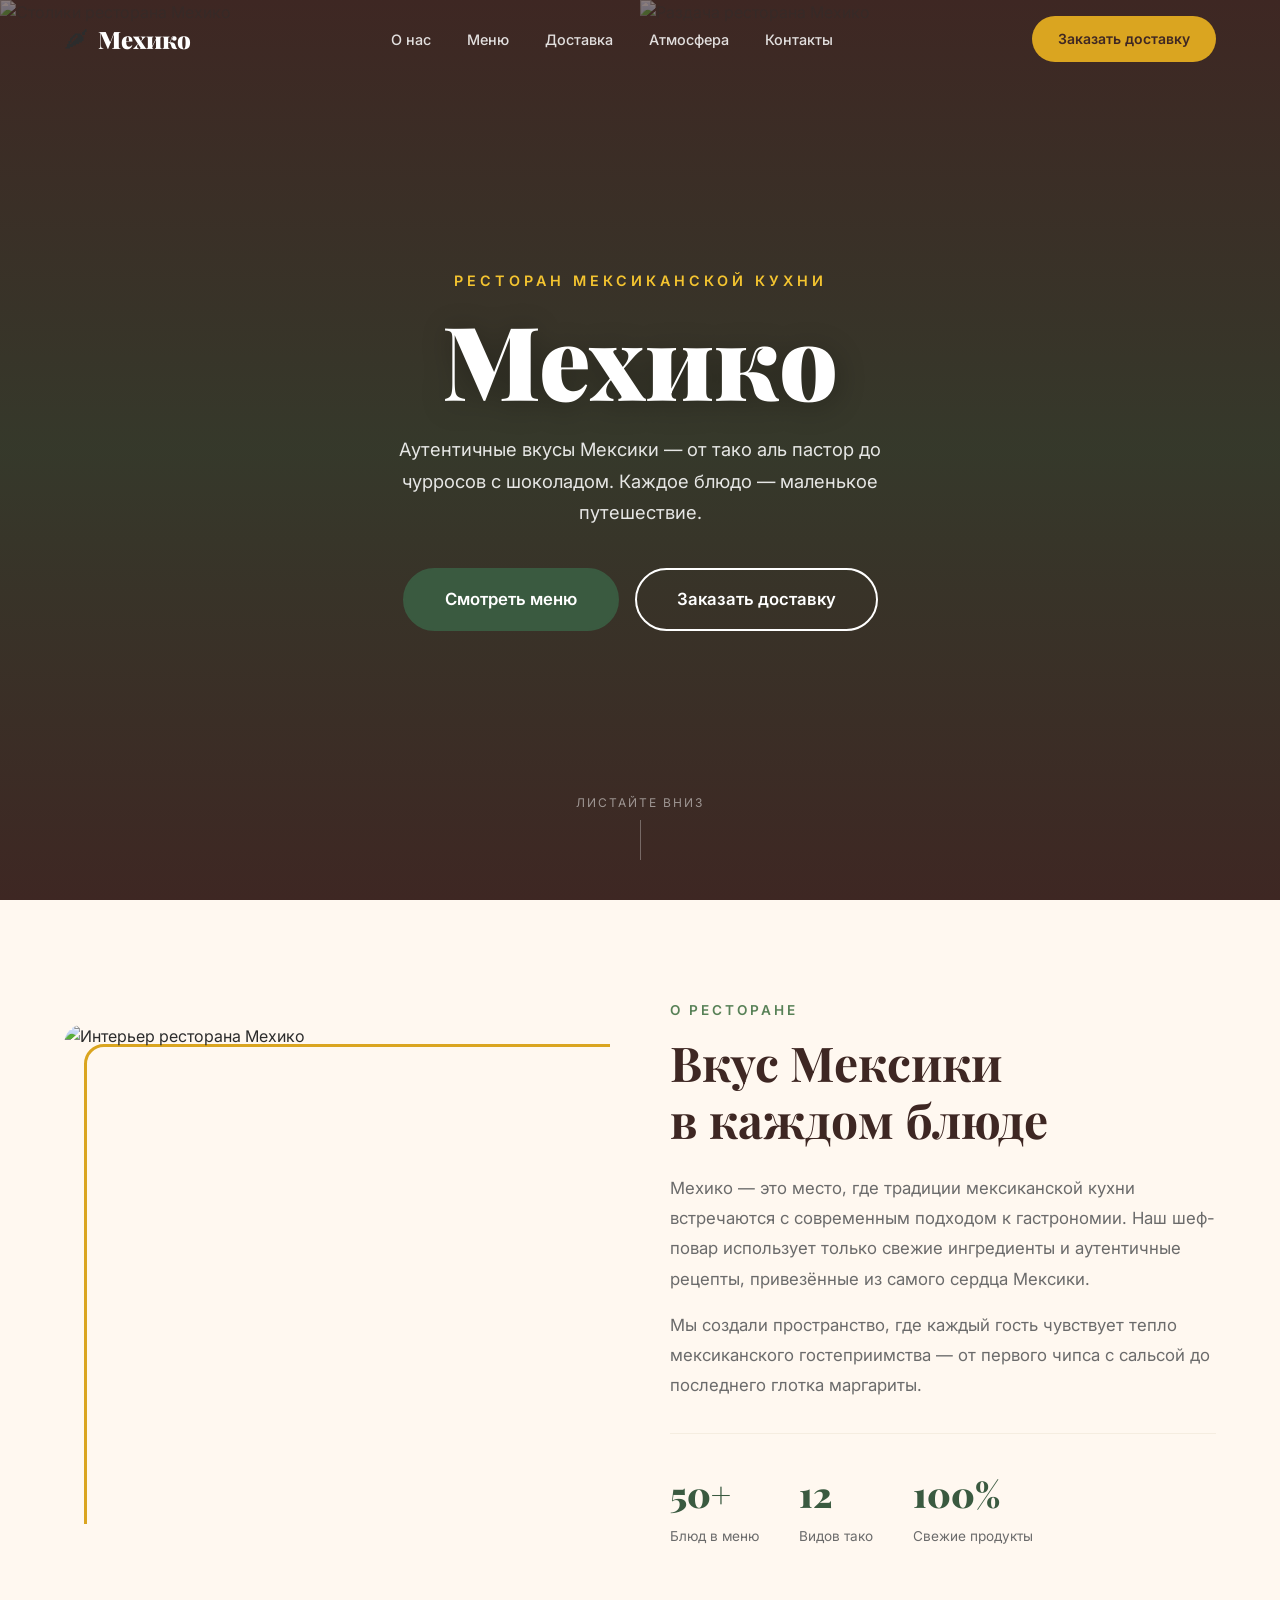
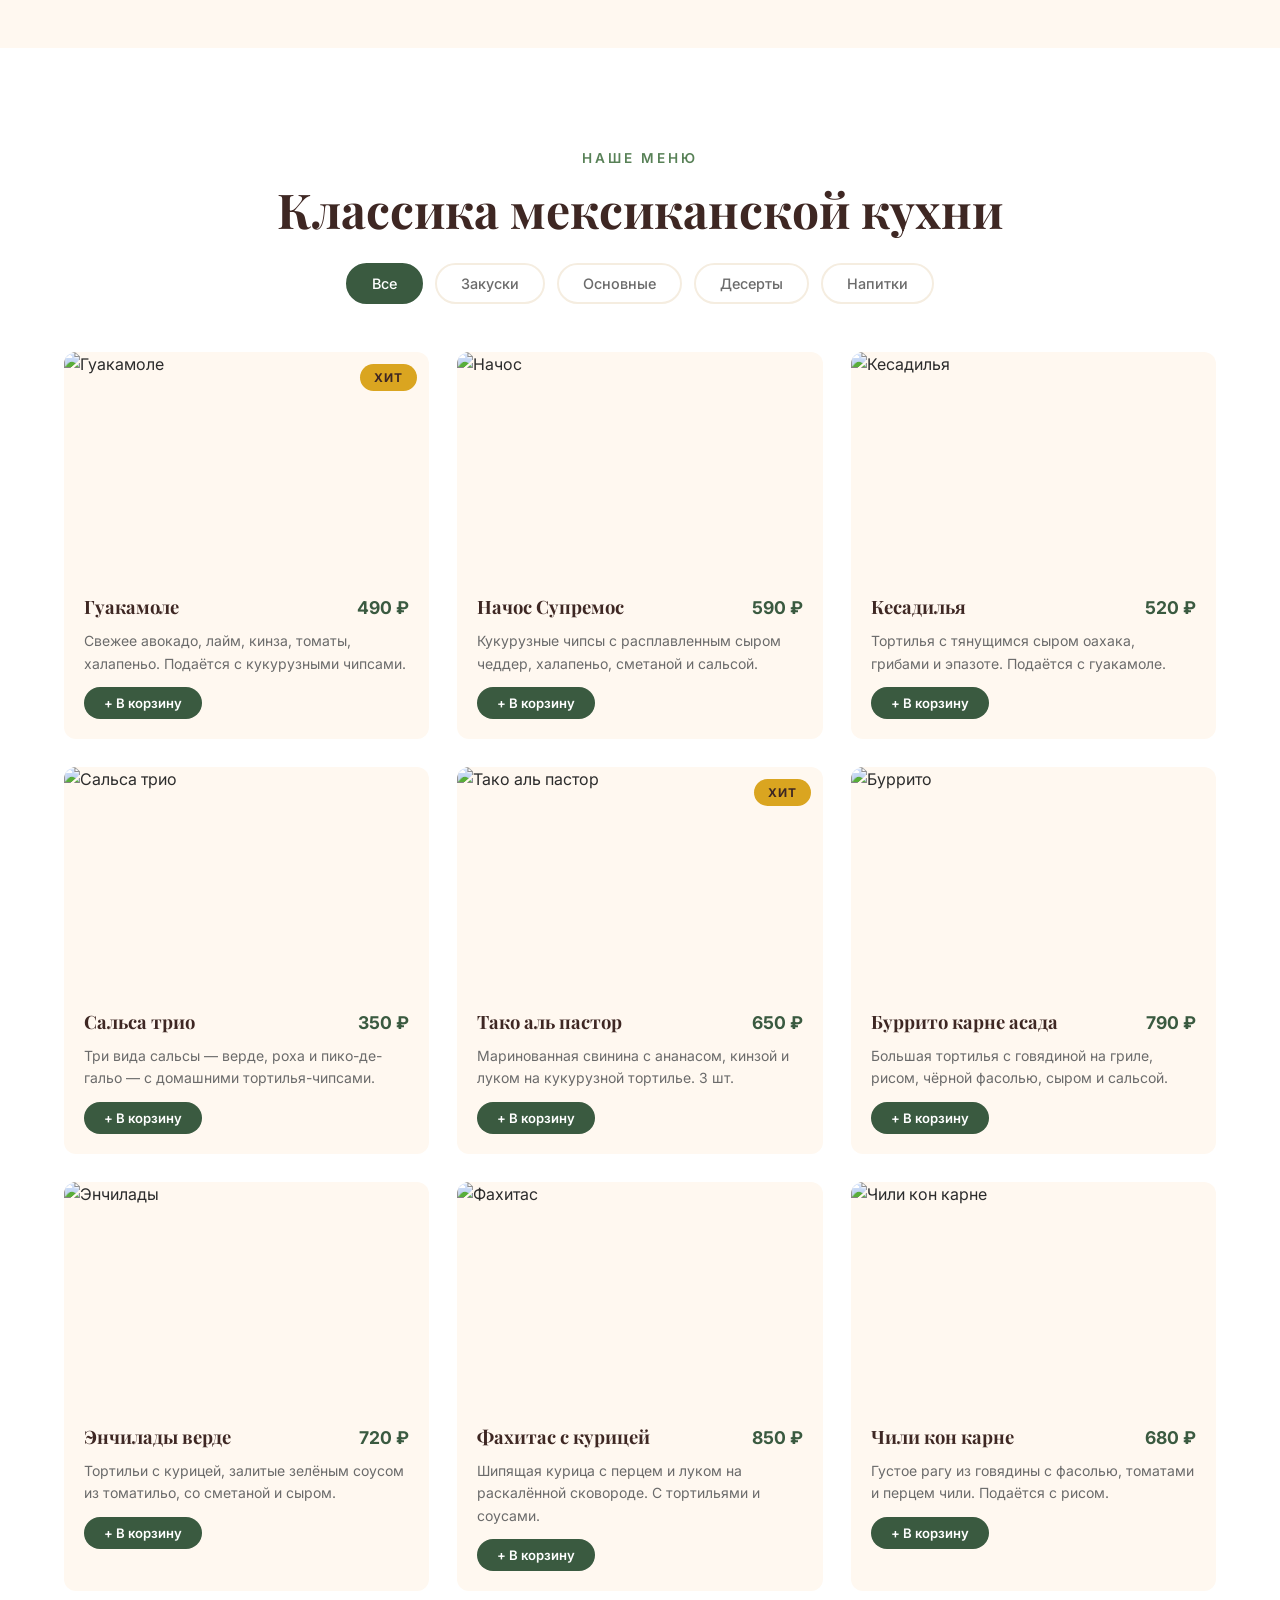
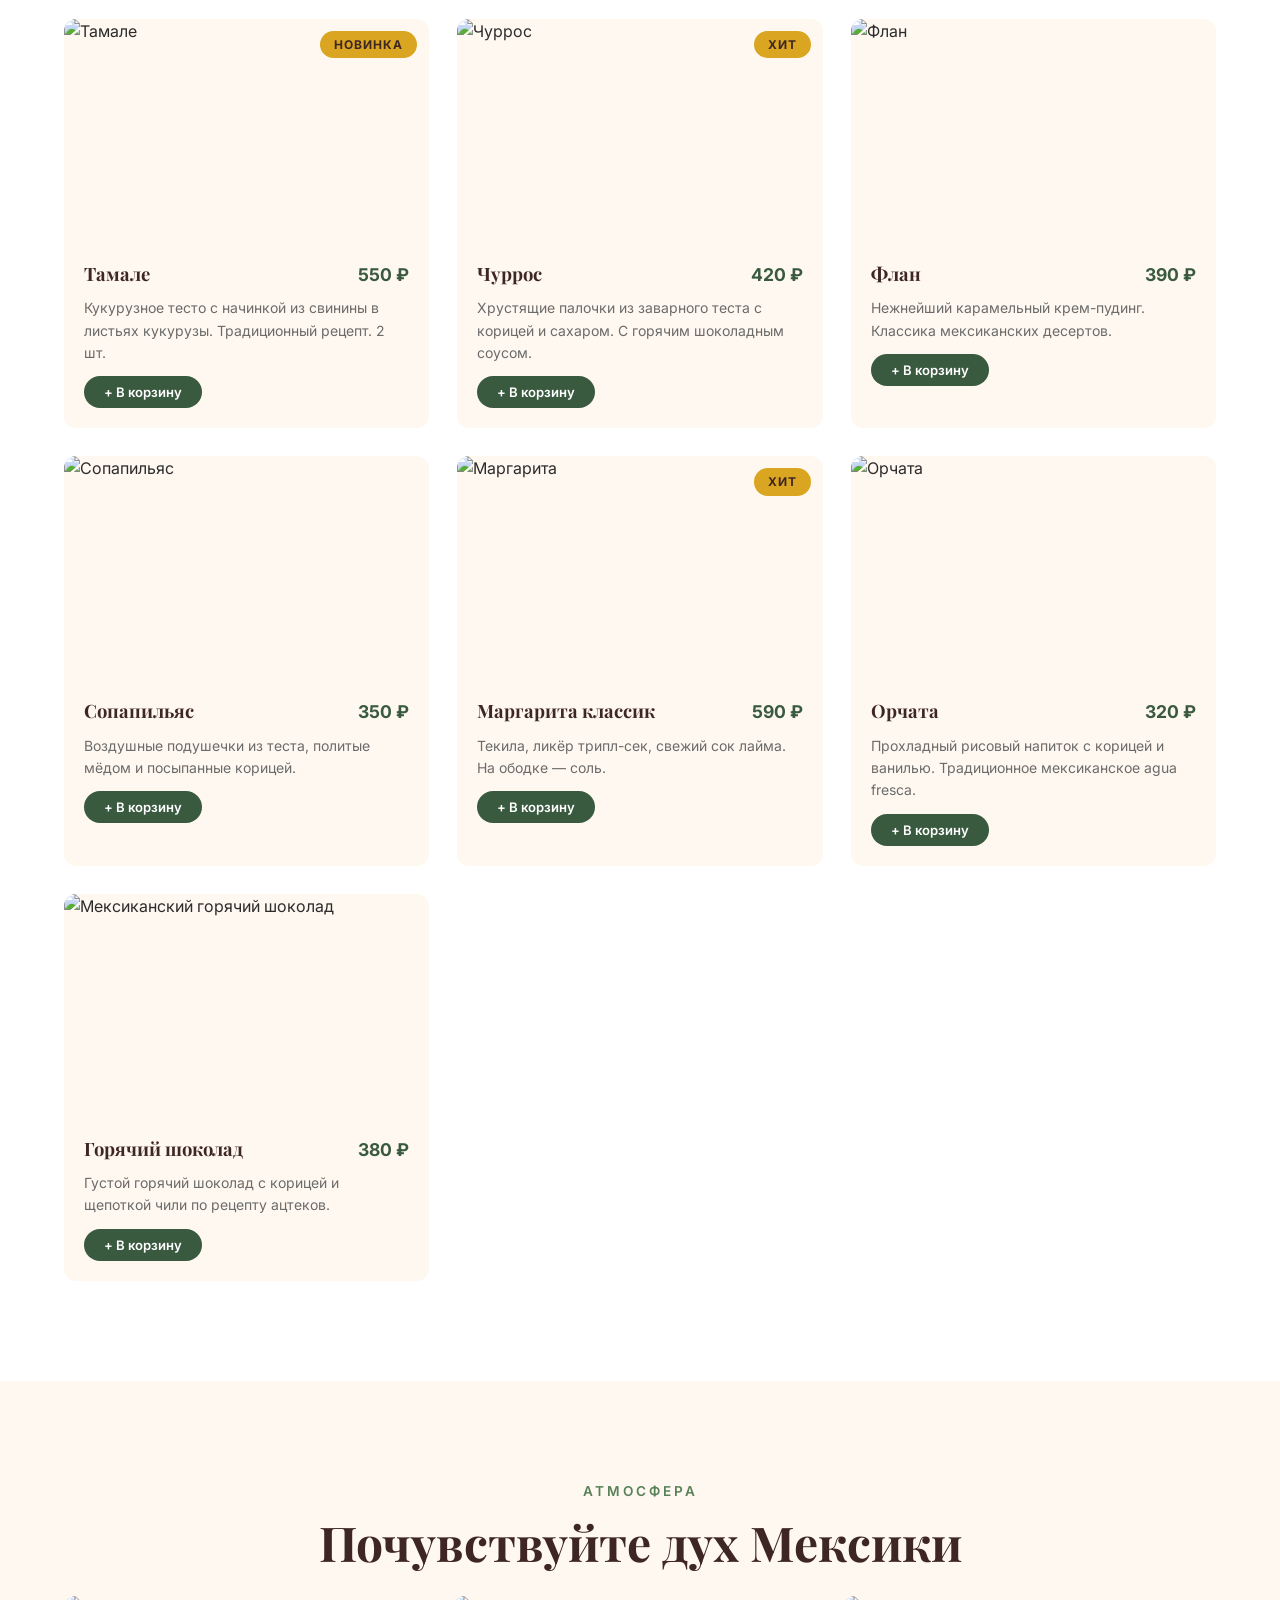
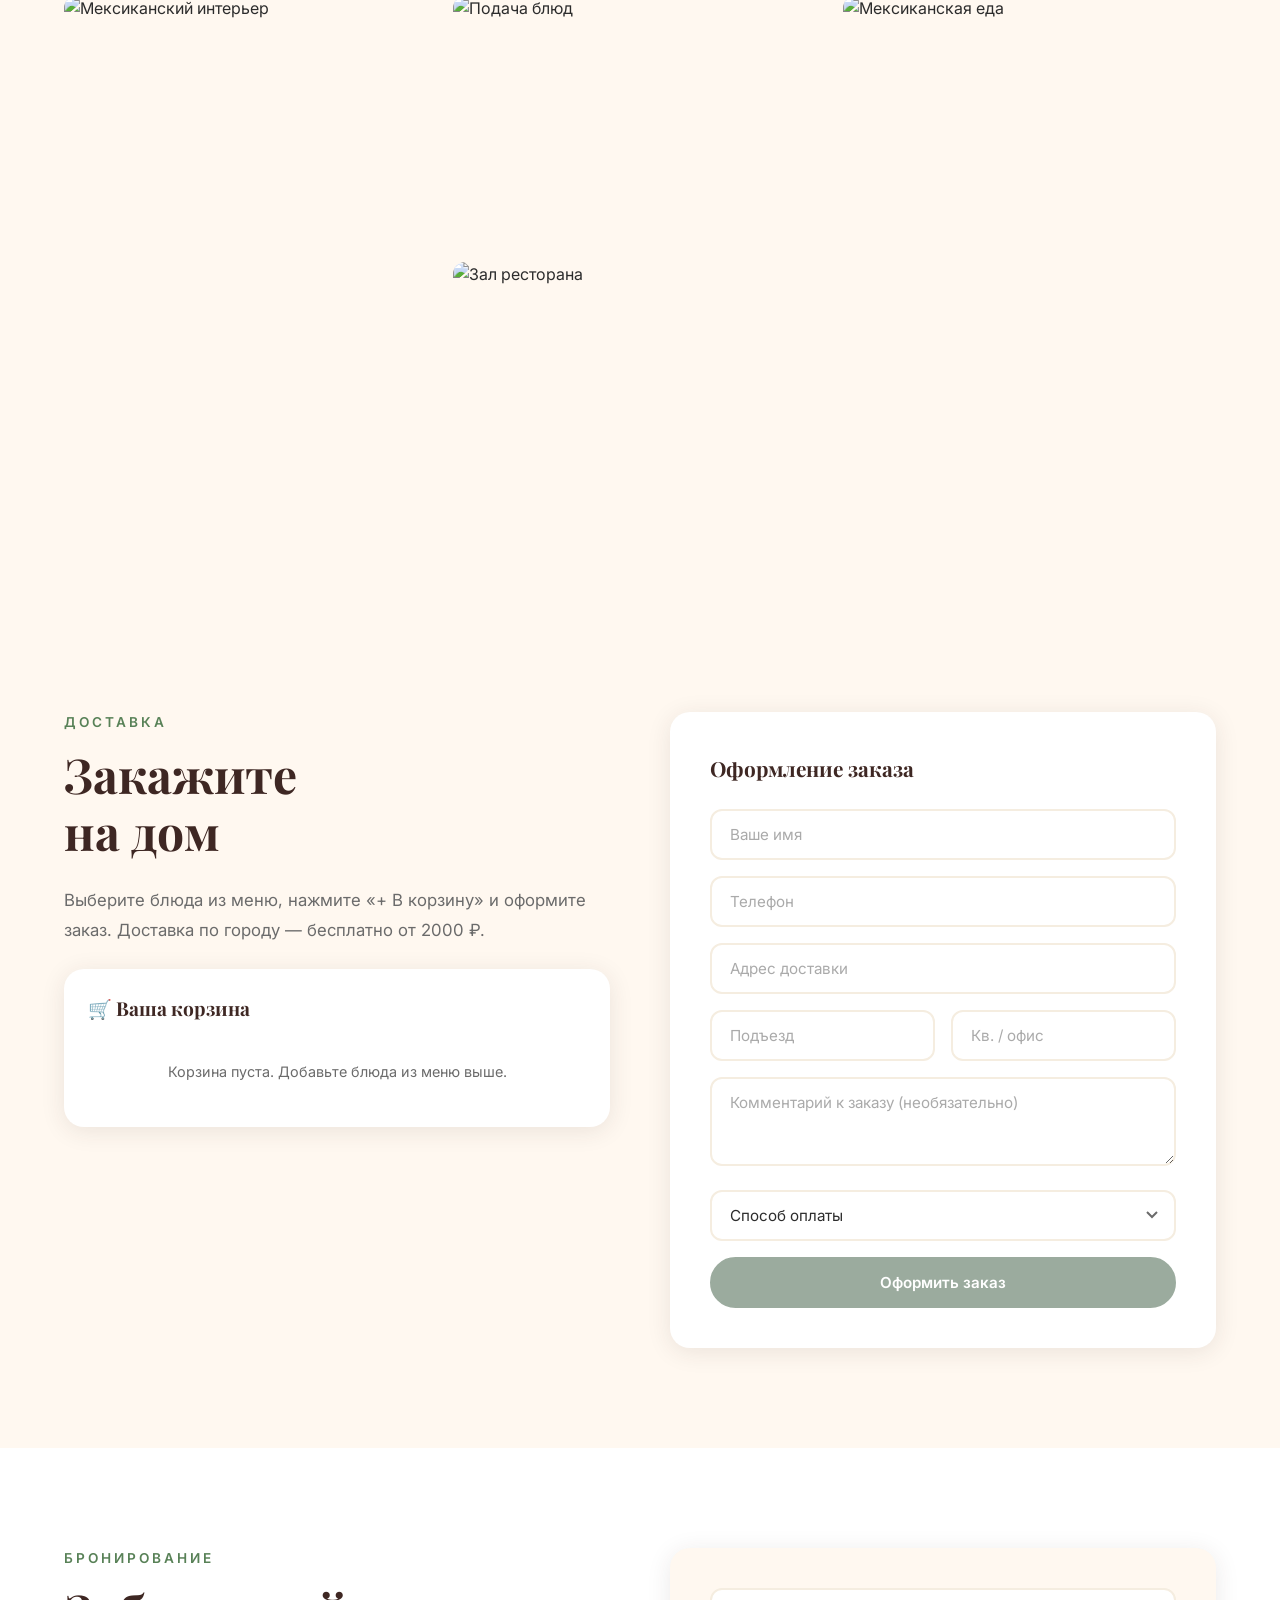
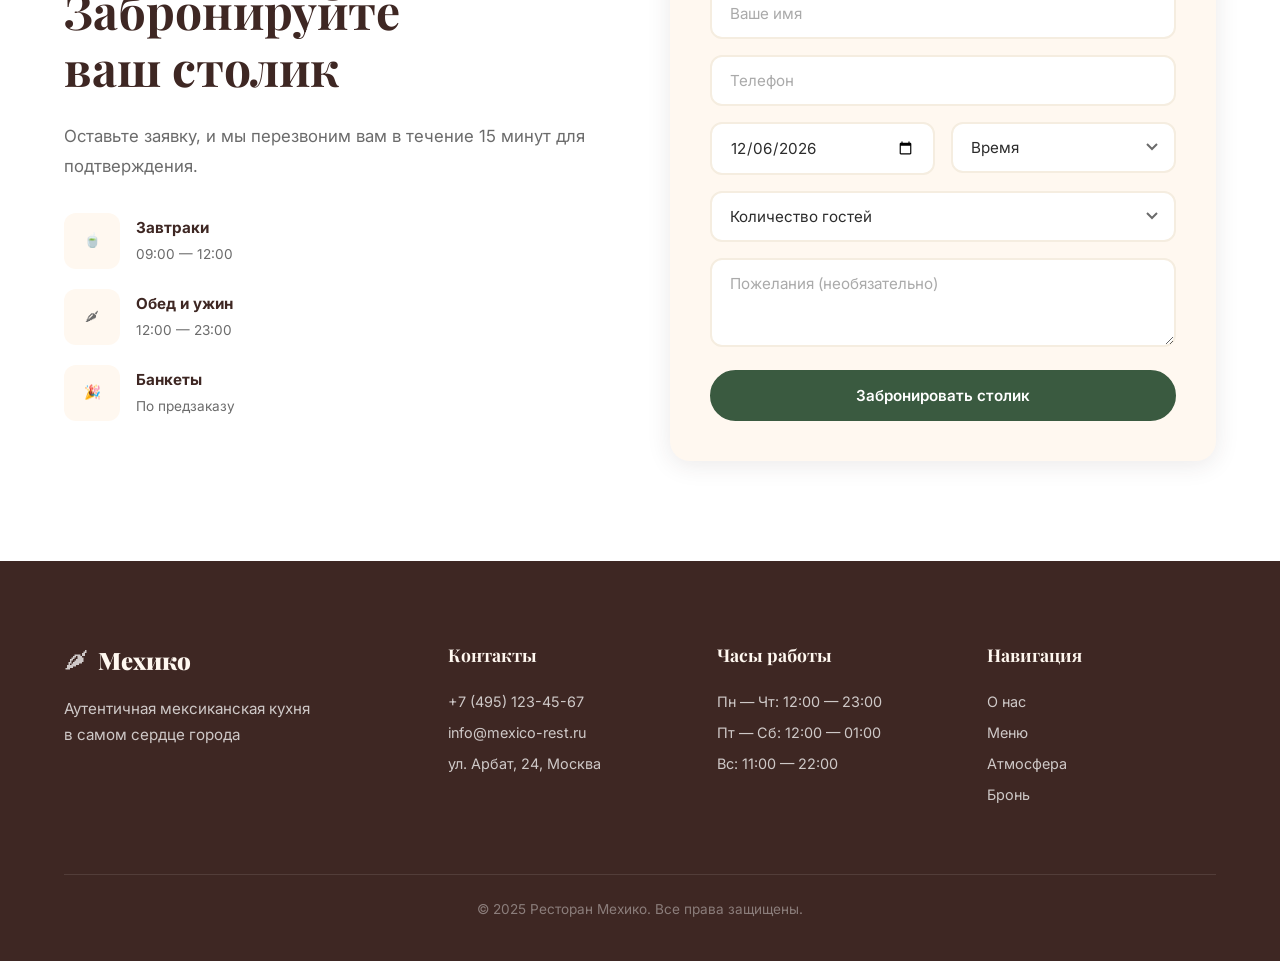
==== index.html @ 63e9940e "fix: обновлены фото для Сальса трио и Чили кон карне Co-Authored-By: Devin AI <158243242+devin-ai-in" ====
<!DOCTYPE html>
<html lang="ru">
<head>
  <meta charset="UTF-8" />
  <meta name="viewport" content="width=device-width, initial-scale=1.0" />
  <title>Мехико — Ресторан мексиканской кухни</title>
  <meta name="description" content="Ресторан Мехико — аутентичная мексиканская кухня в самом сердце города. Тако, буррито, начос, гуакамоле и многое другое." />
  <link rel="preconnect" href="https://fonts.googleapis.com" />
  <link rel="preconnect" href="https://fonts.gstatic.com" crossorigin />
  <link href="https://fonts.googleapis.com/css2?family=Playfair+Display:wght@400;700;900&family=Inter:wght@300;400;500;600&display=swap" rel="stylesheet" />
  <link rel="stylesheet" href="styles.css" />
</head>
<body>

  <!-- ======= HEADER / NAV ======= -->
  <header class="header" id="header">
    <div class="container header__inner">
      <a href="#" class="logo">
        <span class="logo__icon">&#127798;</span>
        <span class="logo__text">Мехико</span>
      </a>
      <nav class="nav" id="nav">
        <a href="#about" class="nav__link">О нас</a>
        <a href="#menu" class="nav__link">Меню</a>
        <a href="#delivery" class="nav__link">Доставка</a>
        <a href="#gallery" class="nav__link">Атмосфера</a>
        <a href="#contact" class="nav__link">Контакты</a>
      </nav>
      <a href="#delivery" class="btn btn--header">Заказать доставку</a>
      <button class="burger" id="burger" aria-label="Открыть меню">
        <span></span><span></span><span></span>
      </button>
    </div>
  </header>

  <!-- ======= MOBILE MENU ======= -->
  <div class="mobile-menu" id="mobileMenu">
    <nav class="mobile-menu__nav">
      <a href="#about" class="mobile-menu__link">О нас</a>
      <a href="#menu" class="mobile-menu__link">Меню</a>
      <a href="#delivery" class="mobile-menu__link">Доставка</a>
      <a href="#gallery" class="mobile-menu__link">Атмосфера</a>
      <a href="#contact" class="mobile-menu__link">Контакты</a>
      <a href="#delivery" class="btn btn--mobile">Заказать доставку</a>
    </nav>
  </div>

  <!-- ======= HERO (Reveal Photo) ======= -->
  <section class="hero" id="hero">
    <div class="hero__reveal">
      <div class="hero__reveal-left">
        <img src="https://images.unsplash.com/photo-1555396273-367ea4eb4db5?w=1200&h=800&fit=crop" alt="Столики ресторана Мехико" />
      </div>
      <div class="hero__reveal-right">
        <img src="https://images.unsplash.com/photo-1414235077428-338989a2e8c0?w=1200&h=800&fit=crop" alt="Раздача ресторана Мехико" />
      </div>
    </div>
    <div class="hero__overlay"></div>
    <div class="container hero__content">
      <p class="hero__subtitle">Ресторан мексиканской кухни</p>
      <h1 class="hero__title">Мехико</h1>
      <p class="hero__desc">Аутентичные вкусы Мексики — от тако аль пастор до чурросов с шоколадом. Каждое блюдо — маленькое путешествие.</p>
      <div class="hero__actions">
        <a href="#menu" class="btn btn--primary btn--lg">Смотреть меню</a>
        <a href="#delivery" class="btn btn--outline btn--lg">Заказать доставку</a>
      </div>
    </div>
    <div class="hero__scroll">
      <span>Листайте вниз</span>
      <div class="hero__scroll-line"></div>
    </div>
  </section>

  <!-- ======= ABOUT ======= -->
  <section class="about section" id="about">
    <div class="container">
      <div class="about__grid">
        <div class="about__img-wrap">
          <img src="https://images.unsplash.com/photo-1613514785940-daed07799d9b?w=600&h=750&fit=crop" alt="Интерьер ресторана Мехико" class="about__img" loading="lazy" />
        </div>
        <div class="about__text">
          <p class="section__label">О ресторане</p>
          <h2 class="section__title">Вкус Мексики<br/>в каждом блюде</h2>
          <p class="about__desc">Мехико — это место, где традиции мексиканской кухни встречаются с современным подходом к гастрономии. Наш шеф-повар использует только свежие ингредиенты и аутентичные рецепты, привезённые из самого сердца Мексики.</p>
          <p class="about__desc">Мы создали пространство, где каждый гость чувствует тепло мексиканского гостеприимства — от первого чипса с сальсой до последнего глотка маргариты.</p>
          <div class="about__stats">
            <div class="stat">
              <span class="stat__number">50+</span>
              <span class="stat__label">Блюд в меню</span>
            </div>
            <div class="stat">
              <span class="stat__number">12</span>
              <span class="stat__label">Видов тако</span>
            </div>
            <div class="stat">
              <span class="stat__number">100%</span>
              <span class="stat__label">Свежие продукты</span>
            </div>
          </div>
        </div>
      </div>
    </div>
  </section>

  <!-- ======= MENU ======= -->
  <section class="menu section" id="menu">
    <div class="container">
      <p class="section__label section__label--center">Наше меню</p>
      <h2 class="section__title section__title--center">Классика мексиканской кухни</h2>

      <!-- Category Filter -->
      <div class="menu__filters">
        <button class="menu__filter active" data-filter="all">Все</button>
        <button class="menu__filter" data-filter="appetizers">Закуски</button>
        <button class="menu__filter" data-filter="main">Основные</button>
        <button class="menu__filter" data-filter="desserts">Десерты</button>
        <button class="menu__filter" data-filter="drinks">Напитки</button>
      </div>

      <!-- Menu Grid -->
      <div class="menu__grid" id="menuGrid">

        <!-- === ЗАКУСКИ === -->
        <div class="menu-card" data-category="appetizers">
          <div class="menu-card__img-wrap">
            <img src="https://images.unsplash.com/photo-1615870216519-2f9fa575fa5c?w=500&h=400&fit=crop" alt="Гуакамоле" class="menu-card__img" loading="lazy" />
            <span class="menu-card__badge">Хит</span>
          </div>
          <div class="menu-card__body">
            <div class="menu-card__header">
              <h3 class="menu-card__name">Гуакамоле</h3>
              <span class="menu-card__price">490 &#8381;</span>
            </div>
            <p class="menu-card__desc">Свежее авокадо, лайм, кинза, томаты, халапеньо. Подаётся с кукурузными чипсами.</p>
            <button class="btn btn--add-cart" data-name="Гуакамоле" data-price="490">+ В корзину</button>
          </div>
        </div>

        <div class="menu-card" data-category="appetizers">
          <div class="menu-card__img-wrap">
            <img src="https://images.unsplash.com/photo-1582169296194-e4d644c48063?w=500&h=400&fit=crop" alt="Начос" class="menu-card__img" loading="lazy" />
          </div>
          <div class="menu-card__body">
            <div class="menu-card__header">
              <h3 class="menu-card__name">Начос Супремос</h3>
              <span class="menu-card__price">590 &#8381;</span>
            </div>
            <p class="menu-card__desc">Кукурузные чипсы с расплавленным сыром чеддер, халапеньо, сметаной и сальсой.</p>
            <button class="btn btn--add-cart" data-name="Начос Супремос" data-price="590">+ В корзину</button>
          </div>
        </div>

        <div class="menu-card" data-category="appetizers">
          <div class="menu-card__img-wrap">
            <img src="https://images.unsplash.com/photo-1599974579688-8dbdd335c77f?w=500&h=400&fit=crop" alt="Кесадилья" class="menu-card__img" loading="lazy" />
          </div>
          <div class="menu-card__body">
            <div class="menu-card__header">
              <h3 class="menu-card__name">Кесадилья</h3>
              <span class="menu-card__price">520 &#8381;</span>
            </div>
            <p class="menu-card__desc">Тортилья с тянущимся сыром оахака, грибами и эпазоте. Подаётся с гуакамоле.</p>
            <button class="btn btn--add-cart" data-name="Кесадилья" data-price="520">+ В корзину</button>
          </div>
        </div>

        <div class="menu-card" data-category="appetizers">
          <div class="menu-card__img-wrap">
            <img src="https://images.unsplash.com/photo-1607098665874-fd193397547b?w=500&h=400&fit=crop" alt="Сальса трио" class="menu-card__img" loading="lazy" />
          </div>
          <div class="menu-card__body">
            <div class="menu-card__header">
              <h3 class="menu-card__name">Сальса трио</h3>
              <span class="menu-card__price">350 &#8381;</span>
            </div>
            <p class="menu-card__desc">Три вида сальсы — верде, роха и пико-де-гальо — с домашними тортилья-чипсами.</p>
            <button class="btn btn--add-cart" data-name="Сальса трио" data-price="350">+ В корзину</button>
          </div>
        </div>

        <!-- === ОСНОВНЫЕ === -->
        <div class="menu-card" data-category="main">
          <div class="menu-card__img-wrap">
            <img src="https://images.unsplash.com/photo-1551504734-5ee1c4a1479b?w=500&h=400&fit=crop" alt="Тако аль пастор" class="menu-card__img" loading="lazy" />
            <span class="menu-card__badge">Хит</span>
          </div>
          <div class="menu-card__body">
            <div class="menu-card__header">
              <h3 class="menu-card__name">Тако аль пастор</h3>
              <span class="menu-card__price">650 &#8381;</span>
            </div>
            <p class="menu-card__desc">Маринованная свинина с ананасом, кинзой и луком на кукурузной тортилье. 3 шт.</p>
            <button class="btn btn--add-cart" data-name="Тако аль пастор" data-price="650">+ В корзину</button>
          </div>
        </div>

        <div class="menu-card" data-category="main">
          <div class="menu-card__img-wrap">
            <img src="https://images.unsplash.com/photo-1626700051175-6818013e1d4f?w=500&h=400&fit=crop" alt="Буррито" class="menu-card__img" loading="lazy" />
          </div>
          <div class="menu-card__body">
            <div class="menu-card__header">
              <h3 class="menu-card__name">Буррито карне асада</h3>
              <span class="menu-card__price">790 &#8381;</span>
            </div>
            <p class="menu-card__desc">Большая тортилья с говядиной на гриле, рисом, чёрной фасолью, сыром и сальсой.</p>
            <button class="btn btn--add-cart" data-name="Буррито карне асада" data-price="790">+ В корзину</button>
          </div>
        </div>

        <div class="menu-card" data-category="main">
          <div class="menu-card__img-wrap">
            <img src="https://images.unsplash.com/photo-1534352956036-cd81e27dd615?w=500&h=400&fit=crop" alt="Энчилады" class="menu-card__img" loading="lazy" />
          </div>
          <div class="menu-card__body">
            <div class="menu-card__header">
              <h3 class="menu-card__name">Энчилады верде</h3>
              <span class="menu-card__price">720 &#8381;</span>
            </div>
            <p class="menu-card__desc">Тортильи с курицей, залитые зелёным соусом из томатильо, со сметаной и сыром.</p>
            <button class="btn btn--add-cart" data-name="Энчилады верде" data-price="720">+ В корзину</button>
          </div>
        </div>

        <div class="menu-card" data-category="main">
          <div class="menu-card__img-wrap">
            <img src="https://images.unsplash.com/photo-1599789197514-47270cd526b4?w=500&h=400&fit=crop" alt="Фахитас" class="menu-card__img" loading="lazy" />
          </div>
          <div class="menu-card__body">
            <div class="menu-card__header">
              <h3 class="menu-card__name">Фахитас с курицей</h3>
              <span class="menu-card__price">850 &#8381;</span>
            </div>
            <p class="menu-card__desc">Шипящая курица с перцем и луком на раскалённой сковороде. С тортильями и соусами.</p>
            <button class="btn btn--add-cart" data-name="Фахитас с курицей" data-price="850">+ В корзину</button>
          </div>
        </div>

        <div class="menu-card" data-category="main">
          <div class="menu-card__img-wrap">
            <img src="https://images.unsplash.com/photo-1455619452474-d2be8b1e70cd?w=500&h=400&fit=crop" alt="Чили кон карне" class="menu-card__img" loading="lazy" />
          </div>
          <div class="menu-card__body">
            <div class="menu-card__header">
              <h3 class="menu-card__name">Чили кон карне</h3>
              <span class="menu-card__price">680 &#8381;</span>
            </div>
            <p class="menu-card__desc">Густое рагу из говядины с фасолью, томатами и перцем чили. Подаётся с рисом.</p>
            <button class="btn btn--add-cart" data-name="Чили кон карне" data-price="680">+ В корзину</button>
          </div>
        </div>

        <div class="menu-card" data-category="main">
          <div class="menu-card__img-wrap">
            <img src="https://images.unsplash.com/photo-1625398407796-82650a8c135f?w=500&h=400&fit=crop" alt="Тамале" class="menu-card__img" loading="lazy" />
            <span class="menu-card__badge">Новинка</span>
          </div>
          <div class="menu-card__body">
            <div class="menu-card__header">
              <h3 class="menu-card__name">Тамале</h3>
              <span class="menu-card__price">550 &#8381;</span>
            </div>
            <p class="menu-card__desc">Кукурузное тесто с начинкой из свинины в листьях кукурузы. Традиционный рецепт. 2 шт.</p>
            <button class="btn btn--add-cart" data-name="Тамале" data-price="550">+ В корзину</button>
          </div>
        </div>

        <!-- === ДЕСЕРТЫ === -->
        <div class="menu-card" data-category="desserts">
          <div class="menu-card__img-wrap">
            <img src="https://images.unsplash.com/photo-1624353365286-3f8d62daad51?w=500&h=400&fit=crop" alt="Чуррос" class="menu-card__img" loading="lazy" />
            <span class="menu-card__badge">Хит</span>
          </div>
          <div class="menu-card__body">
            <div class="menu-card__header">
              <h3 class="menu-card__name">Чуррос</h3>
              <span class="menu-card__price">420 &#8381;</span>
            </div>
            <p class="menu-card__desc">Хрустящие палочки из заварного теста с корицей и сахаром. С горячим шоколадным соусом.</p>
            <button class="btn btn--add-cart" data-name="Чуррос" data-price="420">+ В корзину</button>
          </div>
        </div>

        <div class="menu-card" data-category="desserts">
          <div class="menu-card__img-wrap">
            <img src="https://images.unsplash.com/photo-1626803775151-61d756612f97?w=500&h=400&fit=crop" alt="Флан" class="menu-card__img" loading="lazy" />
          </div>
          <div class="menu-card__body">
            <div class="menu-card__header">
              <h3 class="menu-card__name">Флан</h3>
              <span class="menu-card__price">390 &#8381;</span>
            </div>
            <p class="menu-card__desc">Нежнейший карамельный крем-пудинг. Классика мексиканских десертов.</p>
            <button class="btn btn--add-cart" data-name="Флан" data-price="390">+ В корзину</button>
          </div>
        </div>

        <div class="menu-card" data-category="desserts">
          <div class="menu-card__img-wrap">
            <img src="https://images.unsplash.com/photo-1571115177098-24ec42ed204d?w=500&h=400&fit=crop" alt="Сопапильяс" class="menu-card__img" loading="lazy" />
          </div>
          <div class="menu-card__body">
            <div class="menu-card__header">
              <h3 class="menu-card__name">Сопапильяс</h3>
              <span class="menu-card__price">350 &#8381;</span>
            </div>
            <p class="menu-card__desc">Воздушные подушечки из теста, политые мёдом и посыпанные корицей.</p>
            <button class="btn btn--add-cart" data-name="Сопапильяс" data-price="350">+ В корзину</button>
          </div>
        </div>

        <!-- === НАПИТКИ === -->
        <div class="menu-card" data-category="drinks">
          <div class="menu-card__img-wrap">
            <img src="https://images.unsplash.com/photo-1544145945-f90425340c7e?w=500&h=400&fit=crop" alt="Маргарита" class="menu-card__img" loading="lazy" />
            <span class="menu-card__badge">Хит</span>
          </div>
          <div class="menu-card__body">
            <div class="menu-card__header">
              <h3 class="menu-card__name">Маргарита классик</h3>
              <span class="menu-card__price">590 &#8381;</span>
            </div>
            <p class="menu-card__desc">Текила, ликёр трипл-сек, свежий сок лайма. На ободке — соль.</p>
            <button class="btn btn--add-cart" data-name="Маргарита классик" data-price="590">+ В корзину</button>
          </div>
        </div>

        <div class="menu-card" data-category="drinks">
          <div class="menu-card__img-wrap">
            <img src="https://images.unsplash.com/photo-1560508179-b2c9a3f8e92b?w=500&h=400&fit=crop" alt="Орчата" class="menu-card__img" loading="lazy" />
          </div>
          <div class="menu-card__body">
            <div class="menu-card__header">
              <h3 class="menu-card__name">Орчата</h3>
              <span class="menu-card__price">320 &#8381;</span>
            </div>
            <p class="menu-card__desc">Прохладный рисовый напиток с корицей и ванилью. Традиционное мексиканское agua fresca.</p>
            <button class="btn btn--add-cart" data-name="Орчата" data-price="320">+ В корзину</button>
          </div>
        </div>

        <div class="menu-card" data-category="drinks">
          <div class="menu-card__img-wrap">
            <img src="https://images.unsplash.com/photo-1517701604599-bb29b565090c?w=500&h=400&fit=crop" alt="Мексиканский горячий шоколад" class="menu-card__img" loading="lazy" />
          </div>
          <div class="menu-card__body">
            <div class="menu-card__header">
              <h3 class="menu-card__name">Горячий шоколад</h3>
              <span class="menu-card__price">380 &#8381;</span>
            </div>
            <p class="menu-card__desc">Густой горячий шоколад с корицей и щепоткой чили по рецепту ацтеков.</p>
            <button class="btn btn--add-cart" data-name="Горячий шоколад" data-price="380">+ В корзину</button>
          </div>
        </div>

      </div>
    </div>
  </section>

  <!-- ======= GALLERY / ATMOSPHERE ======= -->
  <section class="gallery section" id="gallery">
    <div class="container">
      <p class="section__label section__label--center">Атмосфера</p>
      <h2 class="section__title section__title--center">Почувствуйте дух Мексики</h2>
      <div class="gallery__grid">
        <div class="gallery__item gallery__item--tall">
          <img src="https://images.unsplash.com/photo-1565299585323-38d6b0865b47?w=600&h=800&fit=crop" alt="Мексиканский интерьер" loading="lazy" />
        </div>
        <div class="gallery__item">
          <img src="https://images.unsplash.com/photo-1504674900247-0877df9cc836?w=600&h=400&fit=crop" alt="Подача блюд" loading="lazy" />
        </div>
        <div class="gallery__item">
          <img src="https://images.unsplash.com/photo-1555939594-58d7cb561ad1?w=600&h=400&fit=crop" alt="Мексиканская еда" loading="lazy" />
        </div>
        <div class="gallery__item gallery__item--wide">
          <img src="https://images.unsplash.com/photo-1517248135467-4c7edcad34c4?w=1000&h=500&fit=crop" alt="Зал ресторана" loading="lazy" />
        </div>
      </div>
    </div>
  </section>

  <!-- ======= DELIVERY ORDER ======= -->
  <section class="delivery section" id="delivery">
    <div class="container">
      <div class="delivery__grid">
        <div class="delivery__info">
          <p class="section__label">Доставка</p>
          <h2 class="section__title">Закажите<br/>на дом</h2>
          <p class="delivery__desc">Выберите блюда из меню, нажмите «+ В корзину» и оформите заказ. Доставка по городу — бесплатно от 2000 &#8381;.</p>
          <div class="delivery__cart" id="deliveryCart">
            <h3 class="delivery__cart-title">&#128722; Ваша корзина</h3>
            <div class="delivery__cart-empty" id="cartEmpty">Корзина пуста. Добавьте блюда из меню выше.</div>
            <div class="delivery__cart-items" id="cartItems"></div>
            <div class="delivery__cart-footer" id="cartFooter" style="display:none;">
              <div class="delivery__cart-total">
                <span>Итого:</span>
                <strong id="cartTotal">0 &#8381;</strong>
              </div>
            </div>
          </div>
        </div>
        <form class="delivery__form" id="deliveryForm">
          <h3 class="delivery__form-title">Оформление заказа</h3>
          <div class="form-group">
            <input type="text" class="form-input" placeholder="Ваше имя" required />
          </div>
          <div class="form-group">
            <input type="tel" class="form-input" placeholder="Телефон" required />
          </div>
          <div class="form-group">
            <input type="text" class="form-input" placeholder="Адрес доставки" required />
          </div>
          <div class="form-row">
            <div class="form-group">
              <input type="text" class="form-input" placeholder="Подъезд" />
            </div>
            <div class="form-group">
              <input type="text" class="form-input" placeholder="Кв. / офис" />
            </div>
          </div>
          <div class="form-group">
            <textarea class="form-input form-textarea" placeholder="Комментарий к заказу (необязательно)" rows="3"></textarea>
          </div>
          <div class="form-group">
            <select class="form-input" required>
              <option value="" disabled selected>Способ оплаты</option>
              <option>Наличные курьеру</option>
              <option>Картой курьеру</option>
              <option>Онлайн при оформлении</option>
            </select>
          </div>
          <button type="submit" class="btn btn--primary btn--full" id="deliverySubmit" disabled>Оформить заказ</button>
        </form>
      </div>
    </div>
  </section>

  <!-- ======= ORDER / RESERVATION ======= -->
  <section class="order section" id="order">
    <div class="container">
      <div class="order__grid">
        <div class="order__info">
          <p class="section__label">Бронирование</p>
          <h2 class="section__title">Забронируйте<br/>ваш столик</h2>
          <p class="order__desc">Оставьте заявку, и мы перезвоним вам в течение 15 минут для подтверждения.</p>
          <div class="order__features">
            <div class="order__feature">
              <span class="order__feature-icon">&#127861;</span>
              <div>
                <strong>Завтраки</strong>
                <span>09:00 — 12:00</span>
              </div>
            </div>
            <div class="order__feature">
              <span class="order__feature-icon">&#127798;</span>
              <div>
                <strong>Обед и ужин</strong>
                <span>12:00 — 23:00</span>
              </div>
            </div>
            <div class="order__feature">
              <span class="order__feature-icon">&#127881;</span>
              <div>
                <strong>Банкеты</strong>
                <span>По предзаказу</span>
              </div>
            </div>
          </div>
        </div>
        <form class="order__form" id="orderForm">
          <div class="form-group">
            <input type="text" class="form-input" placeholder="Ваше имя" required />
          </div>
          <div class="form-group">
            <input type="tel" class="form-input" placeholder="Телефон" required />
          </div>
          <div class="form-row">
            <div class="form-group">
              <input type="date" class="form-input" required />
            </div>
            <div class="form-group">
              <select class="form-input" required>
                <option value="" disabled selected>Время</option>
                <option>12:00</option>
                <option>13:00</option>
                <option>14:00</option>
                <option>15:00</option>
                <option>16:00</option>
                <option>17:00</option>
                <option>18:00</option>
                <option>19:00</option>
                <option>20:00</option>
                <option>21:00</option>
                <option>22:00</option>
              </select>
            </div>
          </div>
          <div class="form-group">
            <select class="form-input" required>
              <option value="" disabled selected>Количество гостей</option>
              <option>1 гость</option>
              <option>2 гостя</option>
              <option>3 гостя</option>
              <option>4 гостя</option>
              <option>5-6 гостей</option>
              <option>7-10 гостей</option>
              <option>Более 10</option>
            </select>
          </div>
          <div class="form-group">
            <textarea class="form-input form-textarea" placeholder="Пожелания (необязательно)" rows="3"></textarea>
          </div>
          <button type="submit" class="btn btn--primary btn--full">Забронировать столик</button>
        </form>
      </div>
    </div>
  </section>

  <!-- ======= CONTACT / FOOTER ======= -->
  <footer class="footer" id="contact">
    <div class="container">
      <div class="footer__grid">
        <div class="footer__brand">
          <a href="#" class="logo logo--light">
            <span class="logo__icon">&#127798;</span>
            <span class="logo__text">Мехико</span>
          </a>
          <p class="footer__tagline">Аутентичная мексиканская кухня<br/>в самом сердце города</p>
        </div>
        <div class="footer__col">
          <h4 class="footer__heading">Контакты</h4>
          <p>+7 (495) 123-45-67</p>
          <p>info@mexico-rest.ru</p>
          <p>ул. Арбат, 24, Москва</p>
        </div>
        <div class="footer__col">
          <h4 class="footer__heading">Часы работы</h4>
          <p>Пн — Чт: 12:00 — 23:00</p>
          <p>Пт — Сб: 12:00 — 01:00</p>
          <p>Вс: 11:00 — 22:00</p>
        </div>
        <div class="footer__col">
          <h4 class="footer__heading">Навигация</h4>
          <a href="#about" class="footer__link">О нас</a>
          <a href="#menu" class="footer__link">Меню</a>
          <a href="#gallery" class="footer__link">Атмосфера</a>
          <a href="#order" class="footer__link">Бронь</a>
        </div>
      </div>
      <div class="footer__bottom">
        <p>&copy; 2025 Ресторан Мехико. Все права защищены.</p>
      </div>
    </div>
  </footer>

  <!-- ======= ORDER SUCCESS MODAL ======= -->
  <div class="modal" id="modal">
    <div class="modal__backdrop" id="modalBackdrop"></div>
    <div class="modal__content">
      <span class="modal__icon">&#127798;</span>
      <h3 class="modal__title" id="modalTitle">Заявка отправлена!</h3>
      <p class="modal__text" id="modalText">Мы перезвоним вам в течение 15 минут для подтверждения бронирования.</p>
      <button class="btn btn--primary" id="modalClose">Отлично</button>
    </div>
  </div>

  <!-- ======= FIXED CART BUTTON ======= -->
  <button class="cart-fab" id="cartFab" style="display:none;">
    <span class="cart-fab__icon">&#128722;</span>
    <span class="cart-fab__badge" id="cartFabBadge">0</span>
    <span class="cart-fab__total" id="cartFabTotal">0 &#8381;</span>
  </button>

  <!-- ======= CART DRAWER ======= -->
  <div class="cart-drawer" id="cartDrawer">
    <div class="cart-drawer__backdrop" id="cartDrawerBackdrop"></div>
    <div class="cart-drawer__panel">
      <div class="cart-drawer__header">
        <h3 class="cart-drawer__title">&#128722; Корзина</h3>
        <button class="cart-drawer__close" id="cartDrawerClose">&times;</button>
      </div>
      <div class="cart-drawer__body" id="cartDrawerBody">
        <div class="cart-drawer__empty" id="cartDrawerEmpty">Корзина пуста.<br/>Добавьте блюда из меню.</div>
        <div class="cart-drawer__items" id="cartDrawerItems"></div>
      </div>
      <div class="cart-drawer__footer" id="cartDrawerFooter" style="display:none;">
        <div class="cart-drawer__total">
          <span>Итого:</span>
          <strong id="cartDrawerTotal">0 &#8381;</strong>
        </div>
        <a href="#delivery" class="btn btn--primary btn--full" id="cartDrawerCheckout">Оформить заказ</a>
      </div>
    </div>
  </div>

  <script src="script.js"></script>
</body>
</html>
---- styles.css ----
/* ============================================================
   Мехико — Restaurant Website Styles
   Palette: Brown (#5C3D2E, #8B5E3C), Green (#3A5A40, #588157),
            Yellow (#DAA520, #F4C430), Cream (#FFF8F0)
   ============================================================ */

/* --- RESET & BASE --- */
*,
*::before,
*::after {
  margin: 0;
  padding: 0;
  box-sizing: border-box;
}

:root {
  --brown-dark: #3E2723;
  --brown: #5C3D2E;
  --brown-medium: #8B5E3C;
  --brown-light: #C9A882;
  --green-dark: #2D4A32;
  --green: #3A5A40;
  --green-medium: #588157;
  --green-light: #A3B18A;
  --yellow: #DAA520;
  --yellow-bright: #F4C430;
  --yellow-light: #FFEAA7;
  --cream: #FFF8F0;
  --cream-dark: #F5EDE0;
  --white: #FFFFFF;
  --text: #2C2C2C;
  --text-light: #6B6B6B;
  --shadow: 0 4px 24px rgba(62, 39, 35, 0.10);
  --shadow-hover: 0 8px 32px rgba(62, 39, 35, 0.18);
  --radius: 12px;
  --radius-lg: 20px;
  --transition: 0.3s cubic-bezier(0.4, 0, 0.2, 1);
}

html {
  scroll-behavior: smooth;
  font-size: 16px;
}

body {
  font-family: 'Inter', -apple-system, BlinkMacSystemFont, sans-serif;
  color: var(--text);
  background: var(--cream);
  line-height: 1.6;
  overflow-x: hidden;
  -webkit-font-smoothing: antialiased;
}

img {
  display: block;
  max-width: 100%;
  height: auto;
}

a {
  color: inherit;
  text-decoration: none;
}

.container {
  max-width: 1200px;
  margin: 0 auto;
  padding: 0 24px;
}

.section {
  padding: 100px 0;
}

/* --- SECTION LABELS & TITLES --- */
.section__label {
  font-size: 0.85rem;
  font-weight: 600;
  text-transform: uppercase;
  letter-spacing: 3px;
  color: var(--green-medium);
  margin-bottom: 12px;
}

.section__label--center {
  text-align: center;
}

.section__title {
  font-family: 'Playfair Display', Georgia, serif;
  font-size: clamp(2rem, 4vw, 3rem);
  font-weight: 700;
  color: var(--brown-dark);
  line-height: 1.2;
  margin-bottom: 24px;
}

.section__title--center {
  text-align: center;
}

/* --- BUTTONS --- */
.btn {
  display: inline-flex;
  align-items: center;
  justify-content: center;
  gap: 8px;
  padding: 14px 32px;
  font-family: 'Inter', sans-serif;
  font-size: 0.95rem;
  font-weight: 600;
  border: 2px solid transparent;
  border-radius: 50px;
  cursor: pointer;
  transition: var(--transition);
  white-space: nowrap;
}

.btn--primary {
  background: var(--green);
  color: var(--white);
  border-color: var(--green);
}

.btn--primary:hover {
  background: var(--green-dark);
  border-color: var(--green-dark);
  transform: translateY(-2px);
  box-shadow: 0 6px 20px rgba(58, 90, 64, 0.3);
}

.btn--outline {
  background: transparent;
  color: var(--white);
  border-color: var(--white);
}

.btn--outline:hover {
  background: var(--white);
  color: var(--brown-dark);
  transform: translateY(-2px);
}

.btn--header {
  background: var(--yellow);
  color: var(--brown-dark);
  padding: 10px 24px;
  font-size: 0.875rem;
}

.btn--header:hover {
  background: var(--yellow-bright);
  transform: translateY(-1px);
}

.btn--lg {
  padding: 16px 40px;
  font-size: 1.05rem;
}

.btn--full {
  width: 100%;
}

.btn--mobile {
  background: var(--yellow);
  color: var(--brown-dark);
  width: 100%;
  margin-top: 16px;
}

/* --- HEADER --- */
.header {
  position: fixed;
  top: 0;
  left: 0;
  width: 100%;
  z-index: 1000;
  padding: 16px 0;
  transition: var(--transition);
}

.header--scrolled {
  background: rgba(255, 248, 240, 0.95);
  backdrop-filter: blur(12px);
  box-shadow: 0 2px 20px rgba(62, 39, 35, 0.08);
  padding: 10px 0;
}

.header--scrolled .logo__text {
  color: var(--brown-dark);
}

.header--scrolled .nav__link {
  color: var(--text);
}

.header--scrolled .nav__link:hover {
  color: var(--green);
}

.header__inner {
  display: flex;
  align-items: center;
  justify-content: space-between;
}

.logo {
  display: flex;
  align-items: center;
  gap: 10px;
  z-index: 10;
}

.logo__icon {
  font-size: 1.5rem;
}

.logo__text {
  font-family: 'Playfair Display', Georgia, serif;
  font-size: 1.5rem;
  font-weight: 900;
  color: var(--white);
  transition: var(--transition);
}

.logo--light .logo__text {
  color: var(--cream);
}

.nav {
  display: flex;
  gap: 36px;
}

.nav__link {
  font-size: 0.9rem;
  font-weight: 500;
  color: rgba(255, 255, 255, 0.85);
  transition: var(--transition);
  position: relative;
}

.nav__link::after {
  content: '';
  position: absolute;
  bottom: -4px;
  left: 0;
  width: 0;
  height: 2px;
  background: var(--yellow);
  transition: var(--transition);
}

.nav__link:hover::after {
  width: 100%;
}

.nav__link:hover {
  color: var(--white);
}

/* Burger */
.burger {
  display: none;
  flex-direction: column;
  gap: 5px;
  background: none;
  border: none;
  cursor: pointer;
  padding: 8px;
  z-index: 10;
}

.burger span {
  display: block;
  width: 24px;
  height: 2px;
  background: var(--white);
  transition: var(--transition);
  border-radius: 2px;
}

.header--scrolled .burger span {
  background: var(--brown-dark);
}

.burger.active span:nth-child(1) {
  transform: rotate(45deg) translate(5px, 5px);
}
.burger.active span:nth-child(2) {
  opacity: 0;
}
.burger.active span:nth-child(3) {
  transform: rotate(-45deg) translate(5px, -5px);
}

/* Mobile menu */
.mobile-menu {
  position: fixed;
  top: 0;
  left: 0;
  width: 100%;
  height: 100vh;
  background: var(--brown-dark);
  z-index: 999;
  display: flex;
  align-items: center;
  justify-content: center;
  opacity: 0;
  visibility: hidden;
  transition: var(--transition);
}

.mobile-menu.active {
  opacity: 1;
  visibility: visible;
}

.mobile-menu__nav {
  display: flex;
  flex-direction: column;
  align-items: center;
  gap: 24px;
}

.mobile-menu__link {
  font-family: 'Playfair Display', Georgia, serif;
  font-size: 2rem;
  font-weight: 700;
  color: var(--cream);
  transition: var(--transition);
}

.mobile-menu__link:hover {
  color: var(--yellow);
}

/* --- HERO (Reveal Photo) --- */
.hero {
  position: relative;
  min-height: 100vh;
  display: flex;
  align-items: center;
  justify-content: center;
  overflow: hidden;
  background: var(--brown-dark);
}

.hero__reveal {
  position: absolute;
  inset: 0;
  display: flex;
}

.hero__reveal-left,
.hero__reveal-right {
  flex: 1;
  overflow: hidden;
}

.hero__reveal-left {
  clip-path: inset(0 0 0 0);
  animation: revealLeft 1.6s cubic-bezier(0.77, 0, 0.175, 1) 0.3s both;
}

.hero__reveal-right {
  clip-path: inset(0 0 0 0);
  animation: revealRight 1.6s cubic-bezier(0.77, 0, 0.175, 1) 0.5s both;
}

.hero__reveal-left img,
.hero__reveal-right img {
  width: 100%;
  height: 100%;
  object-fit: cover;
  display: block;
  animation: heroZoom 12s ease-in-out infinite alternate;
}

@keyframes revealLeft {
  from { clip-path: inset(0 100% 0 0); }
  to   { clip-path: inset(0 0 0 0); }
}

@keyframes revealRight {
  from { clip-path: inset(0 0 0 100%); }
  to   { clip-path: inset(0 0 0 0); }
}

@keyframes heroZoom {
  from { transform: scale(1); }
  to   { transform: scale(1.08); }
}

.hero__overlay {
  position: absolute;
  inset: 0;
  background: linear-gradient(
    180deg,
    rgba(62, 39, 35, 0.6) 0%,
    rgba(45, 74, 50, 0.5) 50%,
    rgba(62, 39, 35, 0.7) 100%
  );
  z-index: 1;
}

.hero__content {
  position: relative;
  z-index: 2;
  text-align: center;
  color: var(--white);
  max-width: 700px;
  animation: fadeUp 1s ease 1.2s both;
}

@keyframes fadeUp {
  from { opacity: 0; transform: translateY(40px); }
  to   { opacity: 1; transform: translateY(0); }
}

.hero__subtitle {
  font-size: 0.9rem;
  font-weight: 600;
  text-transform: uppercase;
  letter-spacing: 4px;
  color: var(--yellow-bright);
  margin-bottom: 16px;
}

.hero__title {
  font-family: 'Playfair Display', Georgia, serif;
  font-size: clamp(3.5rem, 8vw, 7rem);
  font-weight: 900;
  line-height: 1;
  margin-bottom: 24px;
  text-shadow: 0 4px 30px rgba(0, 0, 0, 0.3);
}

.hero__desc {
  font-size: 1.15rem;
  line-height: 1.7;
  color: rgba(255, 255, 255, 0.88);
  margin-bottom: 40px;
  max-width: 540px;
  margin-left: auto;
  margin-right: auto;
}

.hero__actions {
  display: flex;
  gap: 16px;
  justify-content: center;
  flex-wrap: wrap;
}

.hero__scroll {
  position: absolute;
  z-index: 2;
  bottom: 40px;
  left: 50%;
  transform: translateX(-50%);
  display: flex;
  flex-direction: column;
  align-items: center;
  gap: 8px;
  color: rgba(255, 255, 255, 0.5);
  font-size: 0.75rem;
  letter-spacing: 2px;
  text-transform: uppercase;
}

.hero__scroll-line {
  width: 1px;
  height: 40px;
  background: rgba(255, 255, 255, 0.3);
  animation: scroll-line 2s ease-in-out infinite;
}

@keyframes scroll-line {
  0%, 100% { transform: scaleY(0.3); opacity: 0.3; }
  50% { transform: scaleY(1); opacity: 1; }
}

/* --- ABOUT --- */
.about__grid {
  display: grid;
  grid-template-columns: 1fr 1fr;
  gap: 60px;
  align-items: center;
}

.about__img-wrap {
  position: relative;
  border-radius: var(--radius-lg);
  overflow: hidden;
}

.about__img-wrap::after {
  content: '';
  position: absolute;
  top: 20px;
  left: 20px;
  right: -20px;
  bottom: -20px;
  border: 3px solid var(--yellow);
  border-radius: var(--radius-lg);
  z-index: -1;
}

.about__img {
  border-radius: var(--radius-lg);
  width: 100%;
  height: 500px;
  object-fit: cover;
}

.about__desc {
  font-size: 1.05rem;
  color: var(--text-light);
  margin-bottom: 16px;
  line-height: 1.8;
}

.about__stats {
  display: flex;
  gap: 40px;
  margin-top: 32px;
  padding-top: 32px;
  border-top: 1px solid var(--cream-dark);
}

.stat {
  display: flex;
  flex-direction: column;
}

.stat__number {
  font-family: 'Playfair Display', Georgia, serif;
  font-size: 2.2rem;
  font-weight: 900;
  color: var(--green);
}

.stat__label {
  font-size: 0.85rem;
  color: var(--text-light);
  margin-top: 4px;
}

/* --- MENU --- */
.menu {
  background: var(--white);
}

.menu__filters {
  display: flex;
  justify-content: center;
  gap: 12px;
  margin-bottom: 48px;
  flex-wrap: wrap;
}

.menu__filter {
  padding: 10px 24px;
  border: 2px solid var(--cream-dark);
  border-radius: 50px;
  background: transparent;
  font-family: 'Inter', sans-serif;
  font-size: 0.9rem;
  font-weight: 500;
  color: var(--text-light);
  cursor: pointer;
  transition: var(--transition);
}

.menu__filter:hover {
  border-color: var(--green-light);
  color: var(--green);
}

.menu__filter.active {
  background: var(--green);
  border-color: var(--green);
  color: var(--white);
}

.menu__grid {
  display: grid;
  grid-template-columns: repeat(auto-fill, minmax(280px, 1fr));
  gap: 28px;
}

/* Menu Card */
.menu-card {
  background: var(--cream);
  border-radius: var(--radius);
  overflow: hidden;
  transition: var(--transition);
  cursor: default;
}

.menu-card:hover {
  transform: translateY(-6px);
  box-shadow: var(--shadow-hover);
}

.menu-card__img-wrap {
  position: relative;
  overflow: hidden;
  height: 220px;
}

.menu-card__img {
  width: 100%;
  height: 100%;
  object-fit: cover;
  transition: transform 0.5s ease;
}

.menu-card:hover .menu-card__img {
  transform: scale(1.08);
}

.menu-card__badge {
  position: absolute;
  top: 12px;
  right: 12px;
  background: var(--yellow);
  color: var(--brown-dark);
  font-size: 0.75rem;
  font-weight: 700;
  padding: 4px 14px;
  border-radius: 50px;
  text-transform: uppercase;
  letter-spacing: 1px;
}

.menu-card__body {
  padding: 20px;
}

.menu-card__header {
  display: flex;
  justify-content: space-between;
  align-items: baseline;
  margin-bottom: 8px;
  gap: 12px;
}

.menu-card__name {
  font-family: 'Playfair Display', Georgia, serif;
  font-size: 1.15rem;
  font-weight: 700;
  color: var(--brown-dark);
}

.menu-card__price {
  font-size: 1.1rem;
  font-weight: 700;
  color: var(--green);
  white-space: nowrap;
}

.menu-card__desc {
  font-size: 0.875rem;
  color: var(--text-light);
  line-height: 1.6;
}

/* Add to cart button */
.btn--add-cart {
  display: inline-flex;
  align-items: center;
  gap: 6px;
  margin-top: 12px;
  padding: 8px 20px;
  font-family: 'Inter', sans-serif;
  font-size: 0.82rem;
  font-weight: 600;
  background: var(--green);
  color: var(--white);
  border: none;
  border-radius: 50px;
  cursor: pointer;
  transition: var(--transition);
}

.btn--add-cart:hover {
  background: var(--green-dark);
  transform: translateY(-1px);
}

.btn--add-cart.added {
  background: var(--yellow);
  color: var(--brown-dark);
}

/* Hide filtered cards */
.menu-card.hidden {
  display: none;
}

/* --- GALLERY --- */
.gallery__grid {
  display: grid;
  grid-template-columns: repeat(3, 1fr);
  grid-auto-rows: 250px;
  gap: 16px;
  margin-top: 20px;
}

.gallery__item {
  border-radius: var(--radius);
  overflow: hidden;
}

.gallery__item img {
  width: 100%;
  height: 100%;
  object-fit: cover;
  transition: transform 0.6s ease;
}

.gallery__item:hover img {
  transform: scale(1.05);
}

.gallery__item--tall {
  grid-row: span 2;
}

.gallery__item--wide {
  grid-column: span 2;
}

/* --- DELIVERY --- */
.delivery {
  background: var(--cream);
}

.delivery__grid {
  display: grid;
  grid-template-columns: 1fr 1fr;
  gap: 60px;
  align-items: start;
}

.delivery__desc {
  font-size: 1.05rem;
  color: var(--text-light);
  line-height: 1.8;
  margin-bottom: 24px;
}

.delivery__cart {
  background: var(--white);
  border-radius: var(--radius-lg);
  padding: 24px;
  box-shadow: var(--shadow);
}

.delivery__cart-title {
  font-family: 'Playfair Display', Georgia, serif;
  font-size: 1.2rem;
  color: var(--brown-dark);
  margin-bottom: 16px;
}

.delivery__cart-empty {
  color: var(--text-light);
  font-size: 0.9rem;
  padding: 20px 0;
  text-align: center;
}

.delivery__cart-items {
  max-height: 300px;
  overflow-y: auto;
}

.cart-item {
  display: flex;
  align-items: center;
  justify-content: space-between;
  padding: 12px 0;
  border-bottom: 1px solid var(--cream-dark);
  gap: 12px;
}

.cart-item:last-child {
  border-bottom: none;
}

.cart-item__info {
  flex: 1;
}

.cart-item__name {
  font-size: 0.9rem;
  font-weight: 600;
  color: var(--brown-dark);
}

.cart-item__price {
  font-size: 0.85rem;
  color: var(--text-light);
}

.cart-item__controls {
  display: flex;
  align-items: center;
  gap: 8px;
}

.cart-item__btn {
  width: 28px;
  height: 28px;
  border-radius: 50%;
  border: 2px solid var(--cream-dark);
  background: var(--white);
  font-size: 1rem;
  font-weight: 700;
  color: var(--text);
  cursor: pointer;
  display: flex;
  align-items: center;
  justify-content: center;
  transition: var(--transition);
  padding: 0;
  line-height: 1;
}

.cart-item__btn:hover {
  border-color: var(--green);
  color: var(--green);
}

.cart-item__qty {
  font-weight: 600;
  min-width: 20px;
  text-align: center;
  font-size: 0.9rem;
}

.cart-item__remove {
  background: none;
  border: none;
  color: #ccc;
  font-size: 1.2rem;
  cursor: pointer;
  padding: 4px;
  transition: var(--transition);
}

.cart-item__remove:hover {
  color: #e74c3c;
}

.delivery__cart-footer {
  padding-top: 16px;
  border-top: 2px solid var(--cream-dark);
  margin-top: 8px;
}

.delivery__cart-total {
  display: flex;
  justify-content: space-between;
  align-items: center;
  font-size: 1.1rem;
}

.delivery__cart-total strong {
  font-family: 'Playfair Display', Georgia, serif;
  font-size: 1.4rem;
  color: var(--green);
}

.delivery__form {
  background: var(--white);
  padding: 40px;
  border-radius: var(--radius-lg);
  box-shadow: var(--shadow);
}

.delivery__form-title {
  font-family: 'Playfair Display', Georgia, serif;
  font-size: 1.3rem;
  color: var(--brown-dark);
  margin-bottom: 24px;
}

#deliverySubmit:disabled {
  opacity: 0.5;
  cursor: not-allowed;
}

/* --- ORDER / RESERVATION --- */
.order {
  background: var(--white);
}

.order__grid {
  display: grid;
  grid-template-columns: 1fr 1fr;
  gap: 60px;
  align-items: start;
}

.order__desc {
  font-size: 1.05rem;
  color: var(--text-light);
  line-height: 1.8;
  margin-bottom: 32px;
}

.order__features {
  display: flex;
  flex-direction: column;
  gap: 20px;
}

.order__feature {
  display: flex;
  align-items: center;
  gap: 16px;
}

.order__feature-icon {
  font-size: 2rem;
  width: 56px;
  height: 56px;
  display: flex;
  align-items: center;
  justify-content: center;
  background: var(--cream);
  border-radius: var(--radius);
  flex-shrink: 0;
}

.order__feature strong {
  display: block;
  font-size: 0.95rem;
  color: var(--brown-dark);
}

.order__feature span {
  font-size: 0.85rem;
  color: var(--text-light);
}

/* Form */
.order__form {
  background: var(--cream);
  padding: 40px;
  border-radius: var(--radius-lg);
  box-shadow: var(--shadow);
}

.form-group {
  margin-bottom: 16px;
}

.form-row {
  display: grid;
  grid-template-columns: 1fr 1fr;
  gap: 16px;
}

.form-input {
  width: 100%;
  padding: 14px 18px;
  font-family: 'Inter', sans-serif;
  font-size: 0.95rem;
  border: 2px solid var(--cream-dark);
  border-radius: var(--radius);
  background: var(--white);
  color: var(--text);
  transition: var(--transition);
  outline: none;
}

.form-input:focus {
  border-color: var(--green-medium);
  box-shadow: 0 0 0 4px rgba(88, 129, 87, 0.12);
}

.form-input::placeholder {
  color: #aaa;
}

.form-textarea {
  resize: vertical;
  min-height: 80px;
}

select.form-input {
  appearance: none;
  background-image: url("data:image/svg+xml,%3Csvg xmlns='http://www.w3.org/2000/svg' width='12' height='8'%3E%3Cpath d='M1 1l5 5 5-5' stroke='%236B6B6B' stroke-width='2' fill='none'/%3E%3C/svg%3E");
  background-repeat: no-repeat;
  background-position: right 16px center;
  padding-right: 40px;
}

/* --- FOOTER --- */
.footer {
  background: var(--brown-dark);
  color: rgba(255, 255, 255, 0.75);
  padding: 80px 0 40px;
}

.footer__grid {
  display: grid;
  grid-template-columns: 1.5fr 1fr 1fr 1fr;
  gap: 40px;
  margin-bottom: 60px;
}

.footer__tagline {
  margin-top: 16px;
  font-size: 0.95rem;
  line-height: 1.7;
}

.footer__heading {
  font-family: 'Playfair Display', Georgia, serif;
  font-size: 1.1rem;
  font-weight: 700;
  color: var(--cream);
  margin-bottom: 20px;
}

.footer__col p {
  margin-bottom: 8px;
  font-size: 0.9rem;
}

.footer__link {
  display: block;
  font-size: 0.9rem;
  margin-bottom: 8px;
  transition: var(--transition);
}

.footer__link:hover {
  color: var(--yellow);
}

.footer__bottom {
  border-top: 1px solid rgba(255, 255, 255, 0.1);
  padding-top: 24px;
  text-align: center;
  font-size: 0.85rem;
  color: rgba(255, 255, 255, 0.4);
}

/* --- MODAL --- */
.modal {
  position: fixed;
  inset: 0;
  z-index: 2000;
  display: flex;
  align-items: center;
  justify-content: center;
  opacity: 0;
  visibility: hidden;
  transition: var(--transition);
}

.modal.active {
  opacity: 1;
  visibility: visible;
}

.modal__backdrop {
  position: absolute;
  inset: 0;
  background: rgba(62, 39, 35, 0.5);
  backdrop-filter: blur(4px);
}

.modal__content {
  position: relative;
  background: var(--white);
  padding: 48px;
  border-radius: var(--radius-lg);
  text-align: center;
  max-width: 420px;
  transform: scale(0.9);
  transition: var(--transition);
  box-shadow: var(--shadow-hover);
}

.modal.active .modal__content {
  transform: scale(1);
}

.modal__icon {
  font-size: 3rem;
  display: block;
  margin-bottom: 16px;
}

.modal__title {
  font-family: 'Playfair Display', Georgia, serif;
  font-size: 1.5rem;
  color: var(--brown-dark);
  margin-bottom: 12px;
}

.modal__text {
  color: var(--text-light);
  margin-bottom: 24px;
  line-height: 1.7;
}

/* --- FIXED CART FAB --- */
.cart-fab {
  position: fixed;
  bottom: 28px;
  left: 28px;
  z-index: 1500;
  display: flex;
  align-items: center;
  gap: 10px;
  background: var(--green);
  color: var(--white);
  padding: 14px 22px;
  border-radius: 50px;
  box-shadow: 0 6px 28px rgba(58, 90, 64, 0.35);
  cursor: pointer;
  text-decoration: none;
  transition: var(--transition);
  animation: fabBounce 0.4s ease both;
}

.cart-fab:hover {
  background: var(--green-dark);
  transform: translateY(-3px);
  box-shadow: 0 8px 32px rgba(58, 90, 64, 0.45);
}

.cart-fab__icon {
  font-size: 1.4rem;
}

.cart-fab__badge {
  background: var(--yellow);
  color: var(--brown-dark);
  font-size: 0.75rem;
  font-weight: 700;
  min-width: 22px;
  height: 22px;
  border-radius: 50%;
  display: flex;
  align-items: center;
  justify-content: center;
  padding: 0 6px;
}

.cart-fab__total {
  font-weight: 700;
  font-size: 0.95rem;
  white-space: nowrap;
}

@keyframes fabBounce {
  0%   { transform: scale(0) translateY(20px); opacity: 0; }
  60%  { transform: scale(1.1) translateY(-4px); opacity: 1; }
  100% { transform: scale(1) translateY(0); opacity: 1; }
}

/* --- CART DRAWER --- */
.cart-drawer {
  position: fixed;
  inset: 0;
  z-index: 2000;
  display: flex;
  visibility: hidden;
  opacity: 0;
  transition: visibility 0.3s, opacity 0.3s;
}

.cart-drawer.active {
  visibility: visible;
  opacity: 1;
}

.cart-drawer__backdrop {
  position: absolute;
  inset: 0;
  background: rgba(0, 0, 0, 0.45);
}

.cart-drawer__panel {
  position: absolute;
  left: 0;
  bottom: 0;
  width: 400px;
  max-width: 92vw;
  max-height: 85vh;
  background: var(--white);
  border-radius: 0 var(--radius-lg) var(--radius-lg) 0;
  box-shadow: 8px 0 40px rgba(0, 0, 0, 0.2);
  display: flex;
  flex-direction: column;
  transform: translateX(-100%);
  transition: transform 0.35s cubic-bezier(0.4, 0, 0.2, 1);
}

.cart-drawer.active .cart-drawer__panel {
  transform: translateX(0);
}

.cart-drawer__header {
  display: flex;
  align-items: center;
  justify-content: space-between;
  padding: 20px 24px;
  border-bottom: 1px solid var(--cream-dark);
}

.cart-drawer__title {
  font-family: 'Playfair Display', Georgia, serif;
  font-size: 1.3rem;
  color: var(--brown-dark);
  margin: 0;
}

.cart-drawer__close {
  width: 36px;
  height: 36px;
  border-radius: 50%;
  border: none;
  background: var(--cream);
  font-size: 1.3rem;
  color: var(--text);
  cursor: pointer;
  display: flex;
  align-items: center;
  justify-content: center;
  transition: var(--transition);
}

.cart-drawer__close:hover {
  background: var(--cream-dark);
}

.cart-drawer__body {
  flex: 1;
  overflow-y: auto;
  padding: 16px 24px;
}

.cart-drawer__empty {
  text-align: center;
  color: var(--text-light);
  padding: 40px 0;
  font-size: 0.95rem;
  line-height: 1.6;
}

.cart-drawer__items {
  display: flex;
  flex-direction: column;
}

.cart-drawer-item {
  display: flex;
  align-items: center;
  justify-content: space-between;
  padding: 14px 0;
  border-bottom: 1px solid var(--cream-dark);
  gap: 12px;
}

.cart-drawer-item__info {
  flex: 1;
  min-width: 0;
}

.cart-drawer-item__name {
  font-weight: 600;
  font-size: 0.92rem;
  color: var(--brown-dark);
  white-space: nowrap;
  overflow: hidden;
  text-overflow: ellipsis;
}

.cart-drawer-item__price {
  font-size: 0.82rem;
  color: var(--text-light);
  margin-top: 2px;
}

.cart-drawer-item__controls {
  display: flex;
  align-items: center;
  gap: 8px;
  flex-shrink: 0;
}

.cart-drawer-item__btn {
  width: 30px;
  height: 30px;
  border-radius: 50%;
  border: 2px solid var(--cream-dark);
  background: var(--white);
  font-size: 1rem;
  font-weight: 700;
  color: var(--text);
  cursor: pointer;
  display: flex;
  align-items: center;
  justify-content: center;
  transition: var(--transition);
  padding: 0;
  line-height: 1;
}

.cart-drawer-item__btn:hover {
  border-color: var(--green);
  color: var(--green);
}

.cart-drawer-item__qty {
  font-weight: 700;
  font-size: 0.95rem;
  min-width: 20px;
  text-align: center;
}

.cart-drawer-item__remove {
  width: 28px;
  height: 28px;
  border: none;
  background: none;
  color: var(--text-light);
  font-size: 1.2rem;
  cursor: pointer;
  display: flex;
  align-items: center;
  justify-content: center;
  border-radius: 50%;
  transition: var(--transition);
  padding: 0;
  margin-left: 4px;
}

.cart-drawer-item__remove:hover {
  background: #fee2e2;
  color: #dc2626;
}

.cart-drawer__footer {
  padding: 20px 24px;
  border-top: 1px solid var(--cream-dark);
  background: var(--cream);
}

.cart-drawer__total {
  display: flex;
  justify-content: space-between;
  align-items: center;
  font-size: 1.1rem;
  margin-bottom: 16px;
}

.cart-drawer__total strong {
  font-size: 1.25rem;
  color: var(--green-dark);
}

@media (max-width: 480px) {
  .cart-drawer__panel {
    width: 100%;
    max-width: 100vw;
    border-radius: 0;
  }
}

/* --- ANIMATIONS --- */
.fade-in {
  opacity: 0;
  transform: translateY(30px);
  transition: opacity 0.6s ease, transform 0.6s ease;
}

.fade-in.visible {
  opacity: 1;
  transform: translateY(0);
}

/* --- RESPONSIVE --- */
@media (max-width: 1024px) {
  .about__grid { grid-template-columns: 1fr; gap: 40px; }
  .about__img { height: 350px; }
  .order__grid { grid-template-columns: 1fr; gap: 40px; }
  .delivery__grid { grid-template-columns: 1fr; gap: 40px; }
  .footer__grid { grid-template-columns: 1fr 1fr; }
  .gallery__grid { grid-template-columns: 1fr 1fr; grid-auto-rows: 220px; }
  .gallery__item--tall { grid-row: span 1; }
  .gallery__item--wide { grid-column: span 2; }
}

@media (max-width: 768px) {
  .section { padding: 64px 0; }

  .nav { display: none; }
  .btn--header { display: none; }
  .burger { display: flex; }

  .hero__title { margin-bottom: 20px; }
  .hero__desc { font-size: 1rem; }
  .hero__scroll { display: none; }

  .about__stats { gap: 24px; }
  .about__img-wrap::after { display: none; }

  .menu__grid { grid-template-columns: repeat(auto-fill, minmax(250px, 1fr)); gap: 20px; }

  .gallery__grid {
    grid-template-columns: 1fr;
    grid-auto-rows: 200px;
  }
  .gallery__item--wide { grid-column: span 1; }

  .footer__grid { grid-template-columns: 1fr; gap: 32px; }

  .order__form { padding: 28px; }
  .form-row { grid-template-columns: 1fr; }
}

@media (max-width: 480px) {
  .hero__actions {
    flex-direction: column;
    align-items: center;
  }
  .hero__actions .btn {
    width: 100%;
    max-width: 300px;
  }
  .about__stats {
    flex-direction: column;
    gap: 16px;
  }
  .menu__filters {
    gap: 8px;
  }
  .menu__filter {
    padding: 8px 16px;
    font-size: 0.8rem;
  }
}
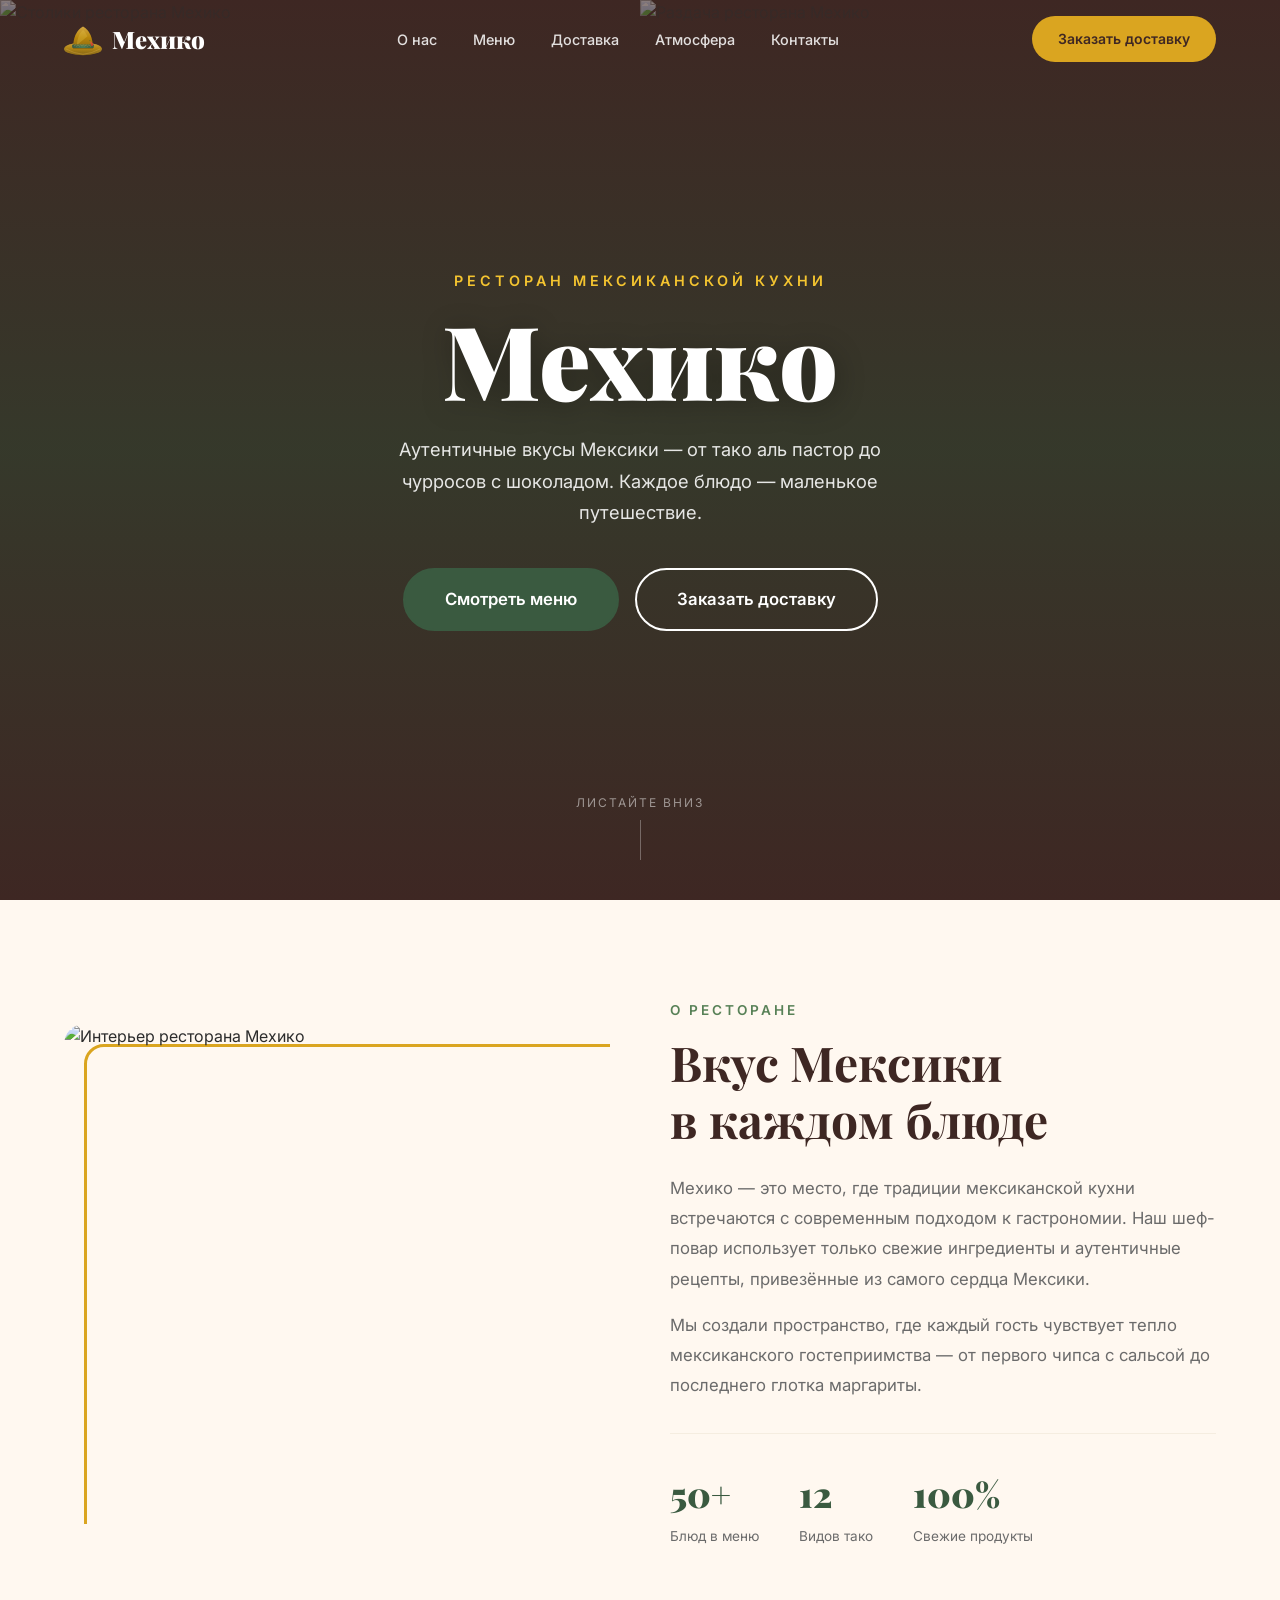
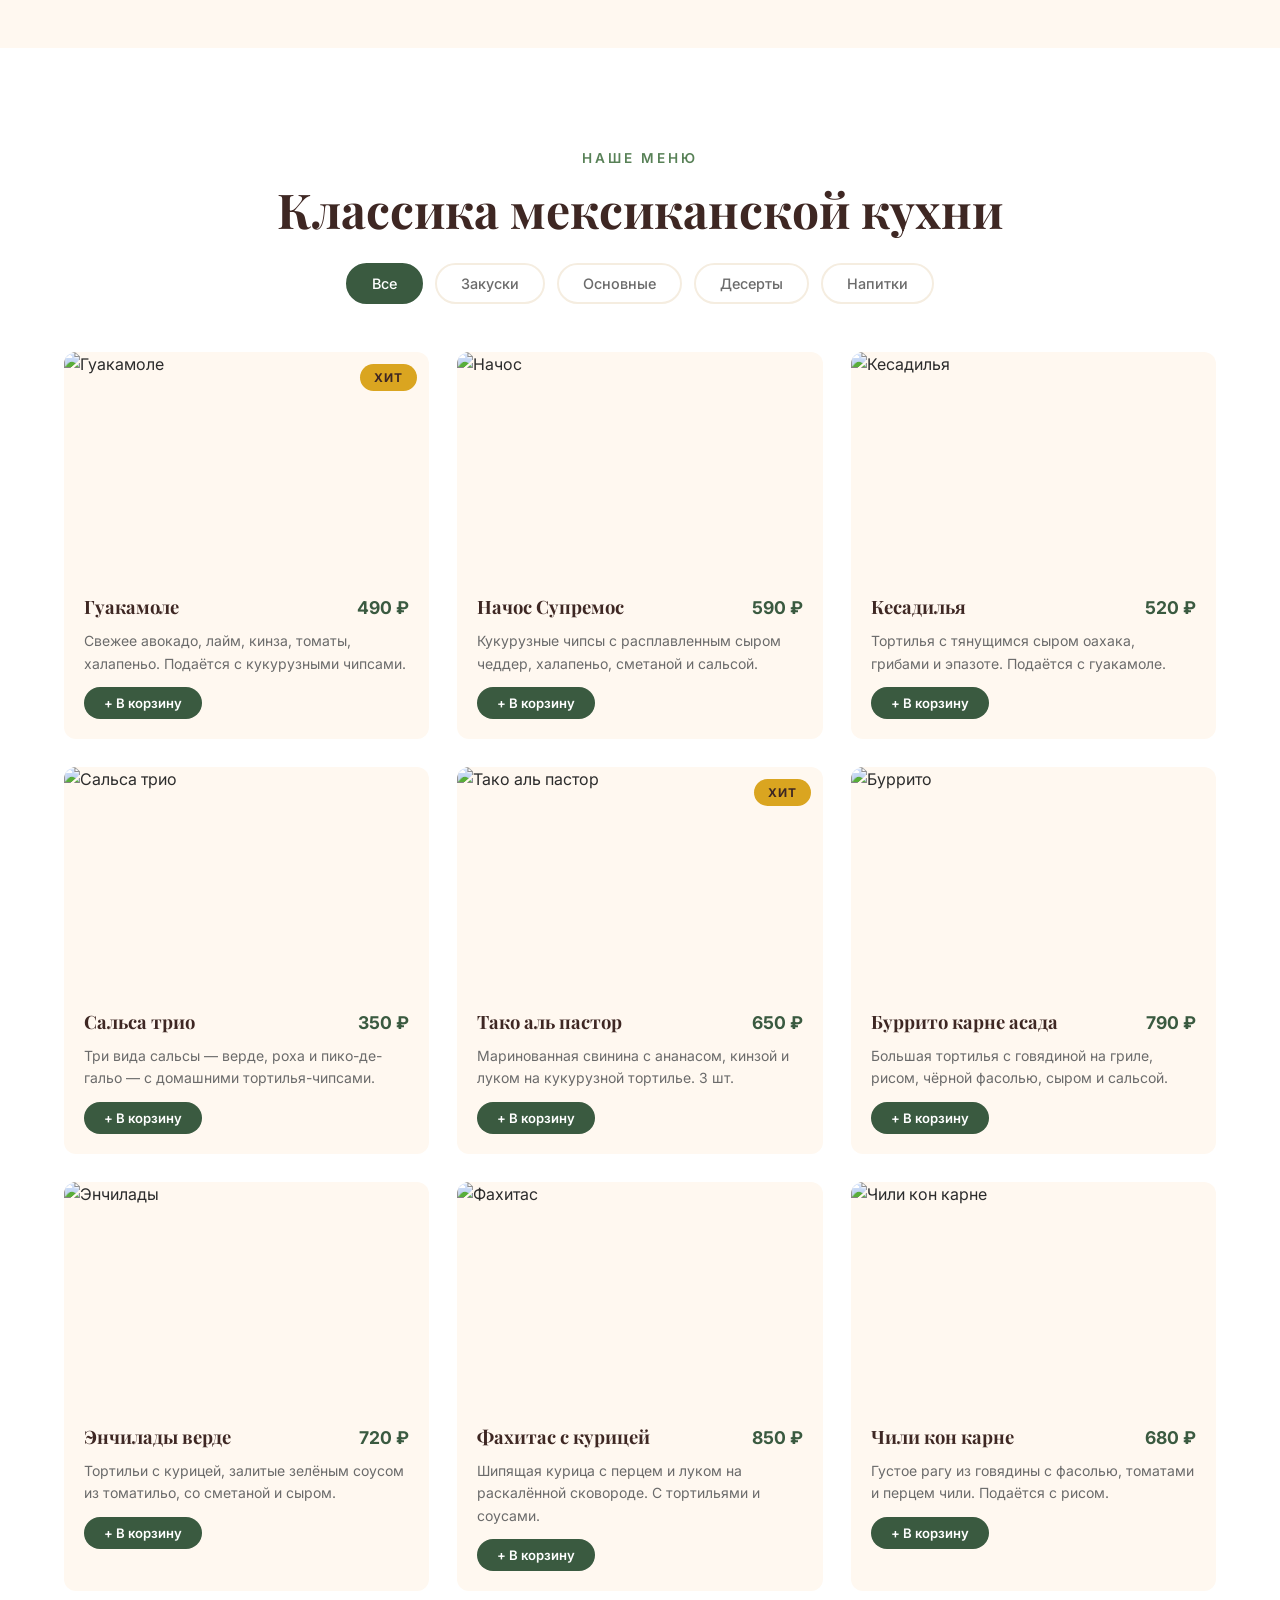
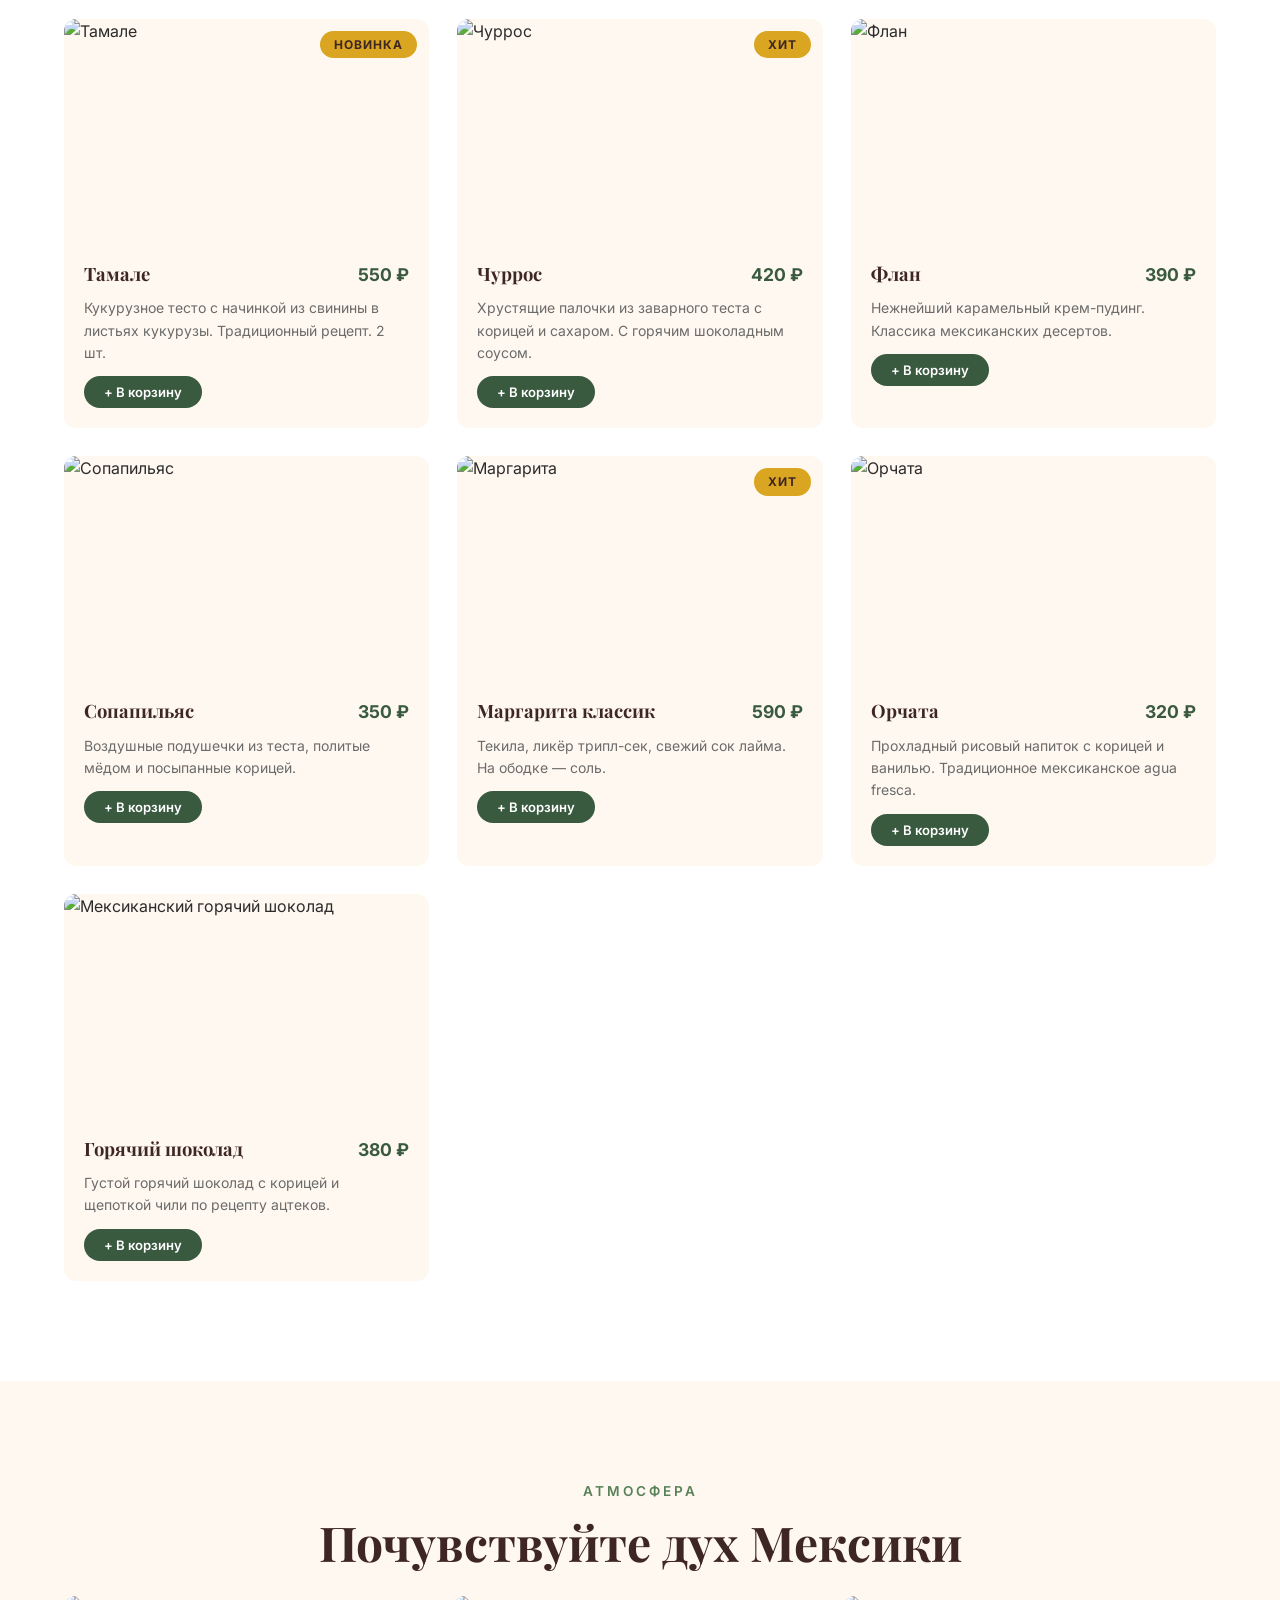
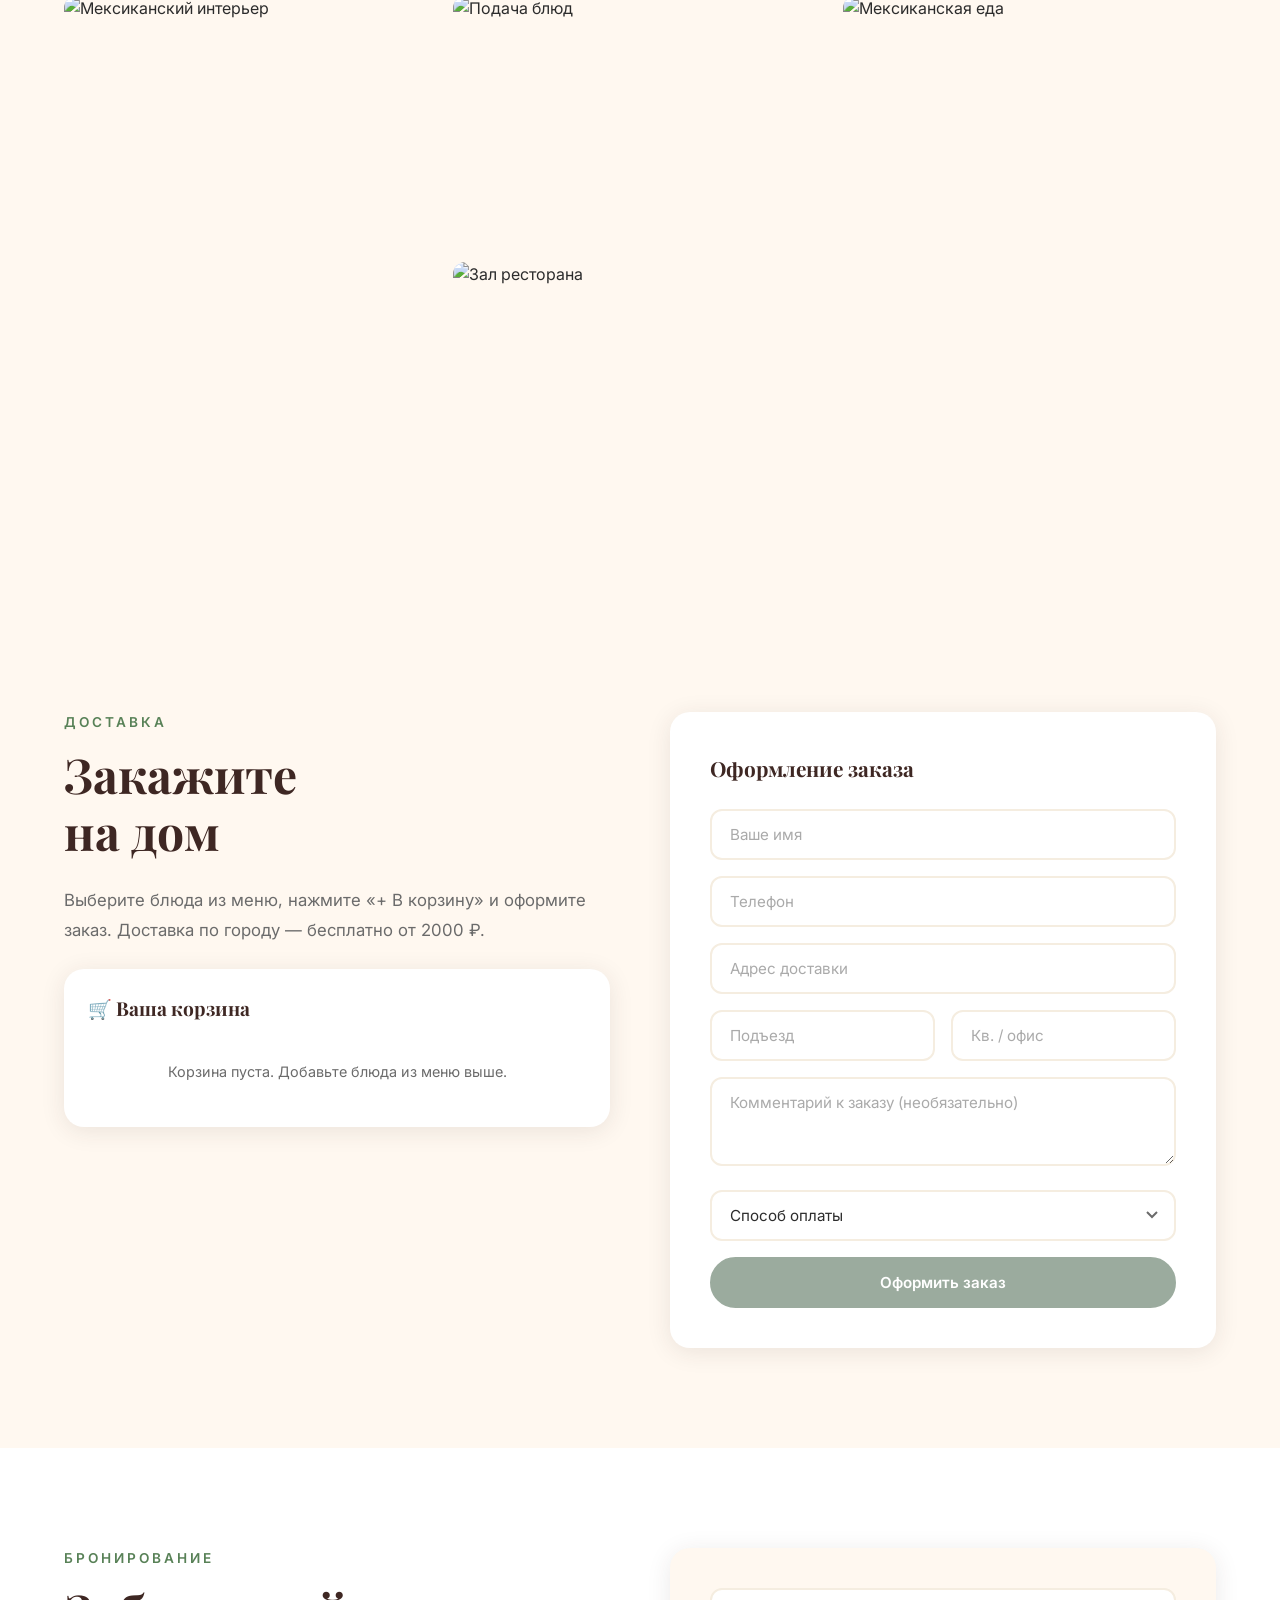
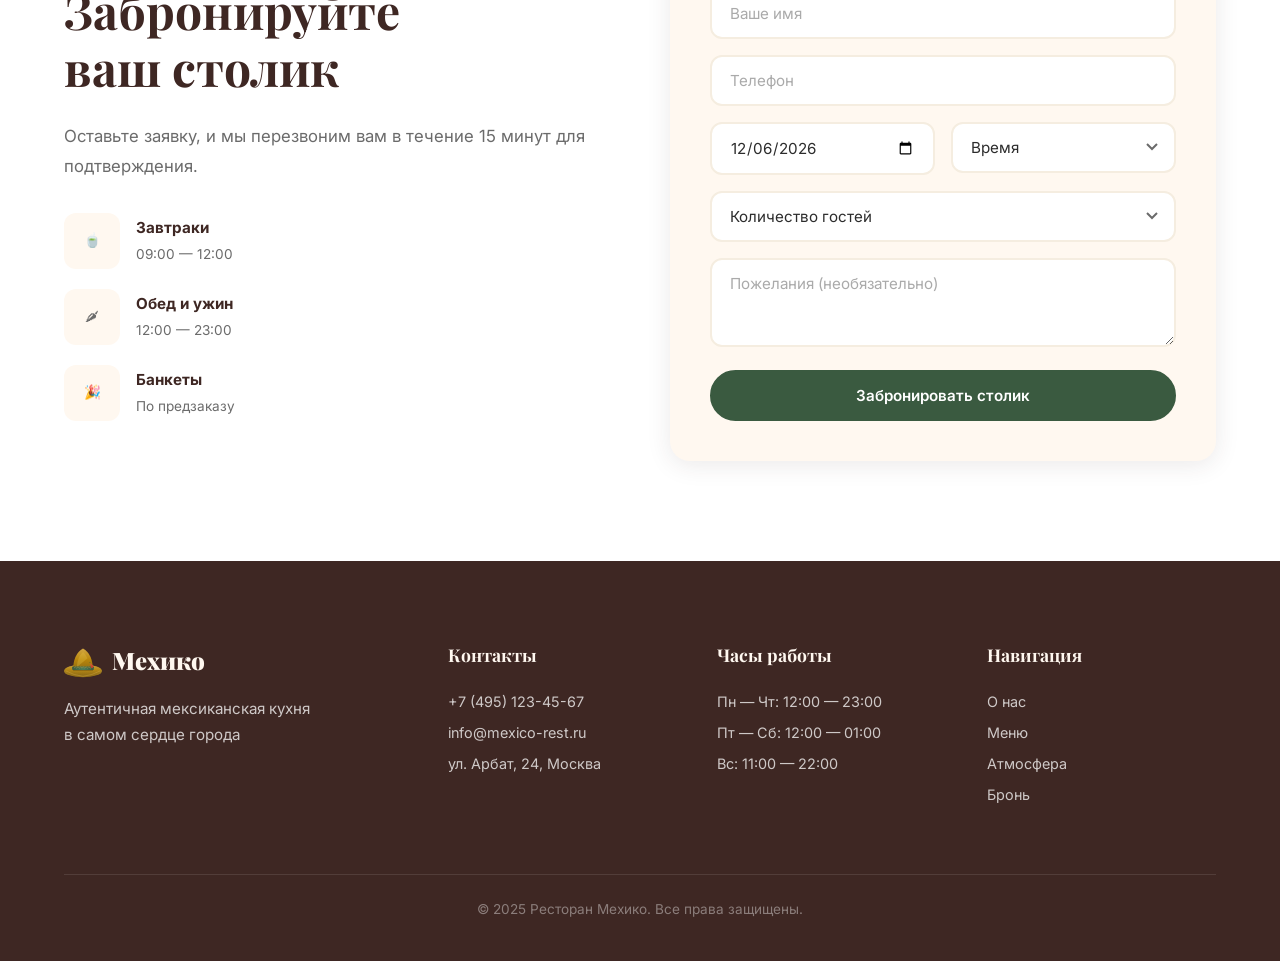
==== commit 6ae69e61: "feat: новый логотип с сомбреро вместо эмодзи перчика - SVG логотип с сомбреро (полная версия + иконк" ====
--- a/index.html
+++ b/index.html
@@ -16,7 +16,7 @@
   <header class="header" id="header">
     <div class="container header__inner">
       <a href="#" class="logo">
-        <span class="logo__icon">&#127798;</span>
+        <img src="logo-icon.svg" alt="" class="logo__svg" />
         <span class="logo__text">Мехико</span>
       </a>
       <nav class="nav" id="nav">
@@ -522,7 +522,7 @@
       <div class="footer__grid">
         <div class="footer__brand">
           <a href="#" class="logo logo--light">
-            <span class="logo__icon">&#127798;</span>
+            <img src="logo-icon.svg" alt="" class="logo__svg" />
             <span class="logo__text">Мехико</span>
           </a>
           <p class="footer__tagline">Аутентичная мексиканская кухня<br/>в самом сердце города</p>
--- a/styles.css
+++ b/styles.css
@@ -216,6 +216,12 @@
   font-size: 1.5rem;
 }
 
+.logo__svg {
+  height: 36px;
+  width: auto;
+  display: block;
+}
+
 .logo__text {
   font-family: 'Playfair Display', Georgia, serif;
   font-size: 1.5rem;
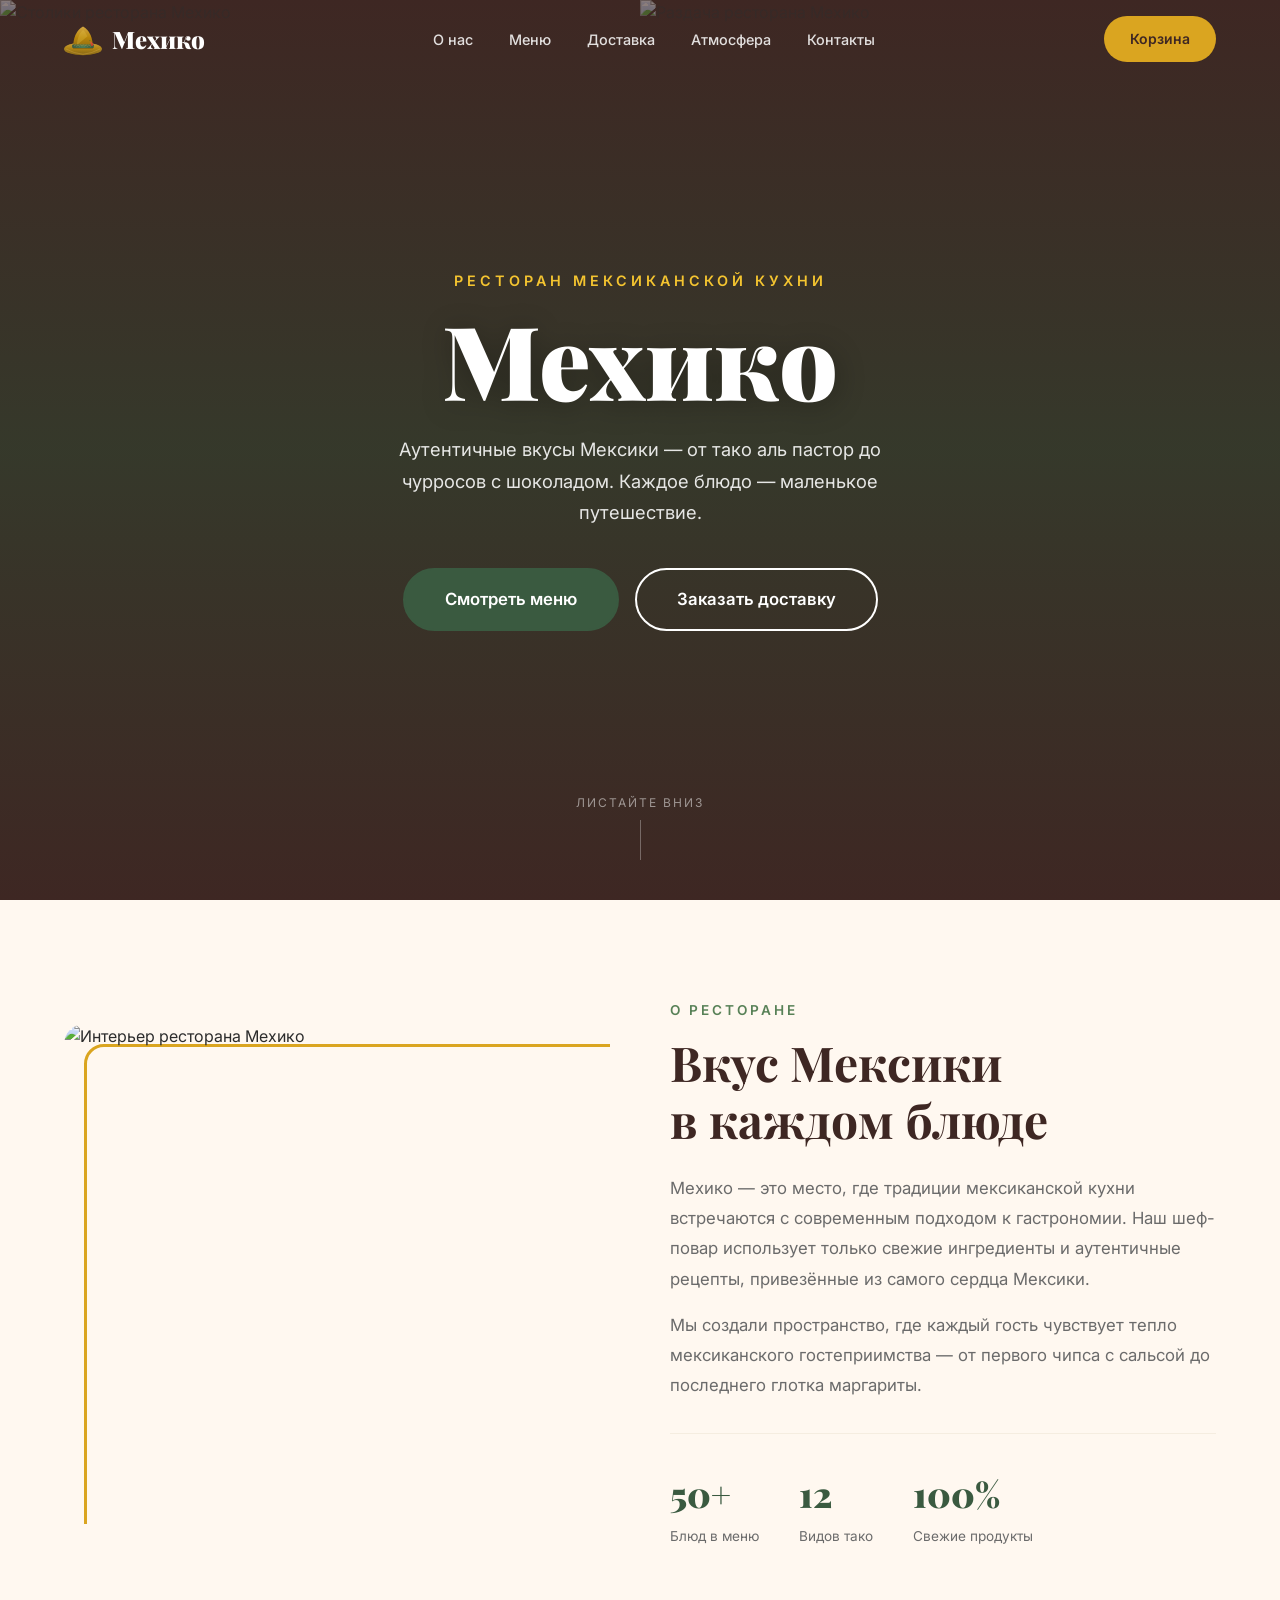
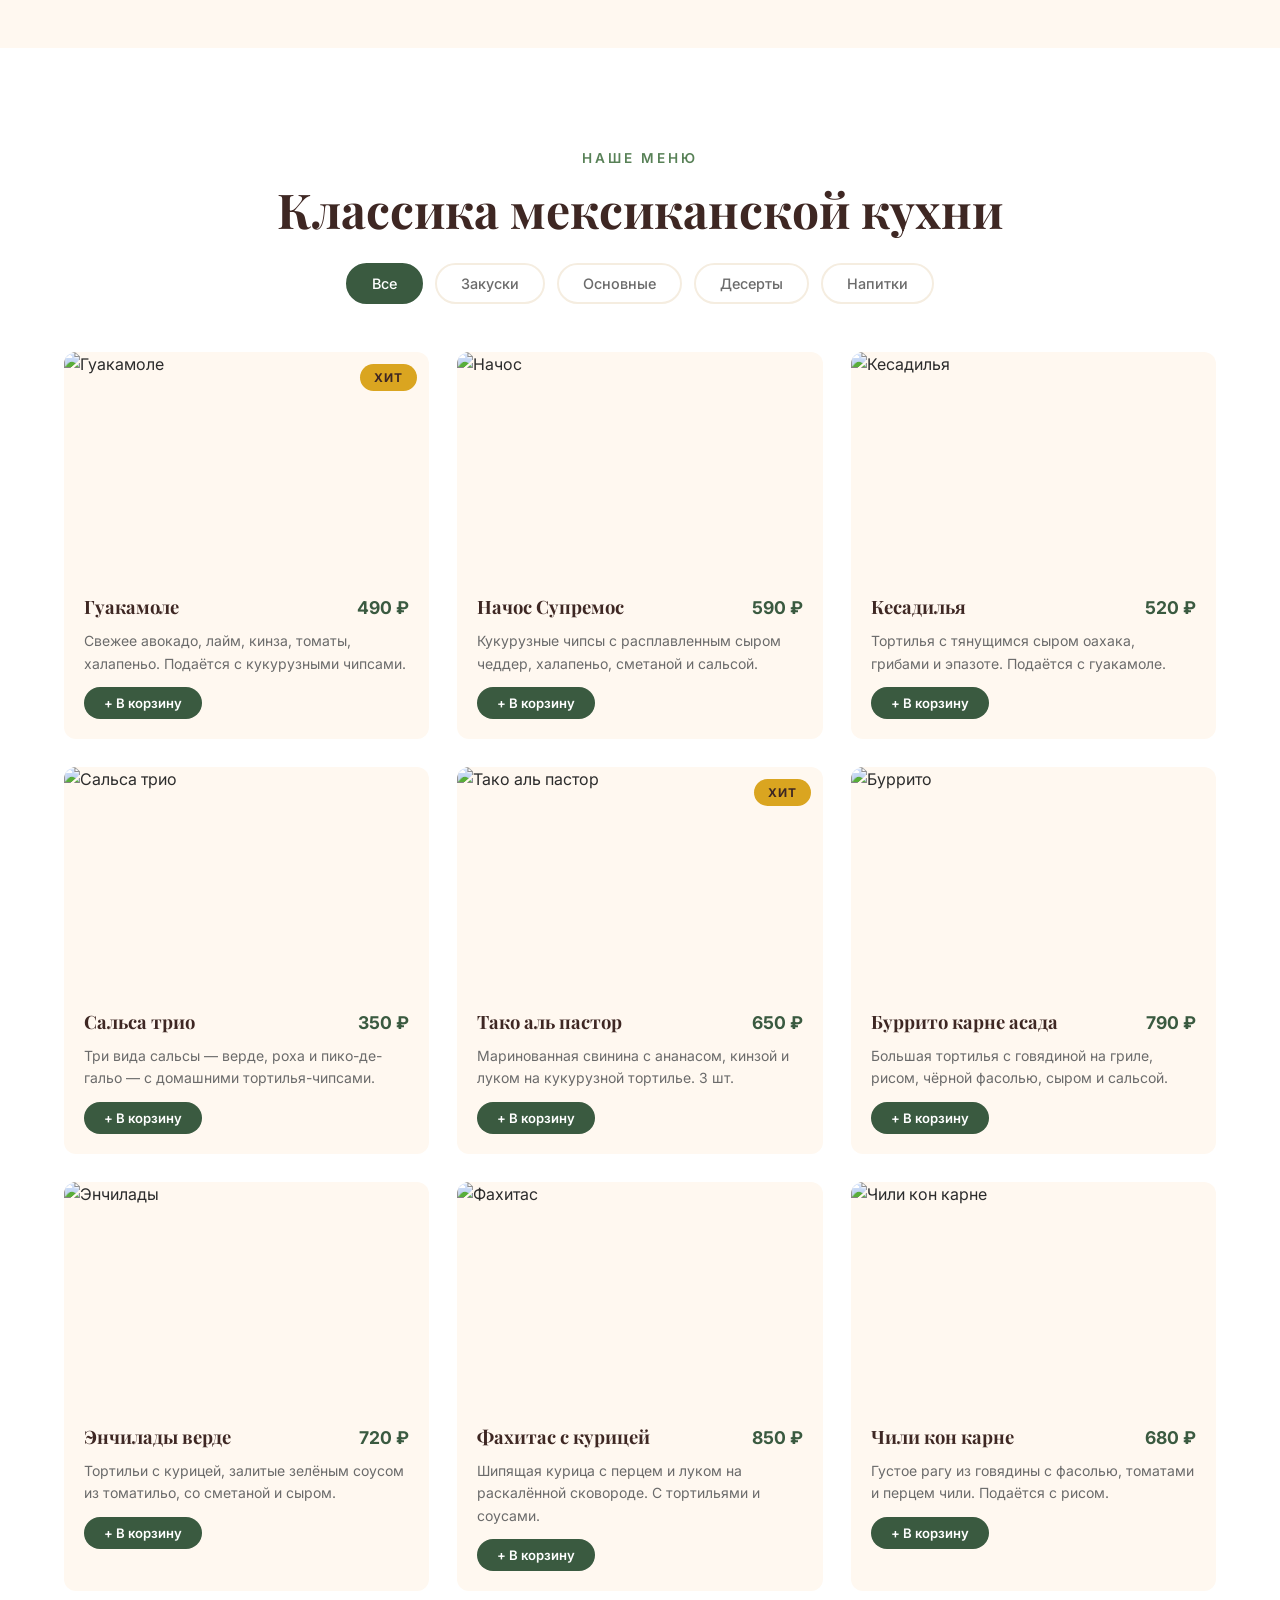
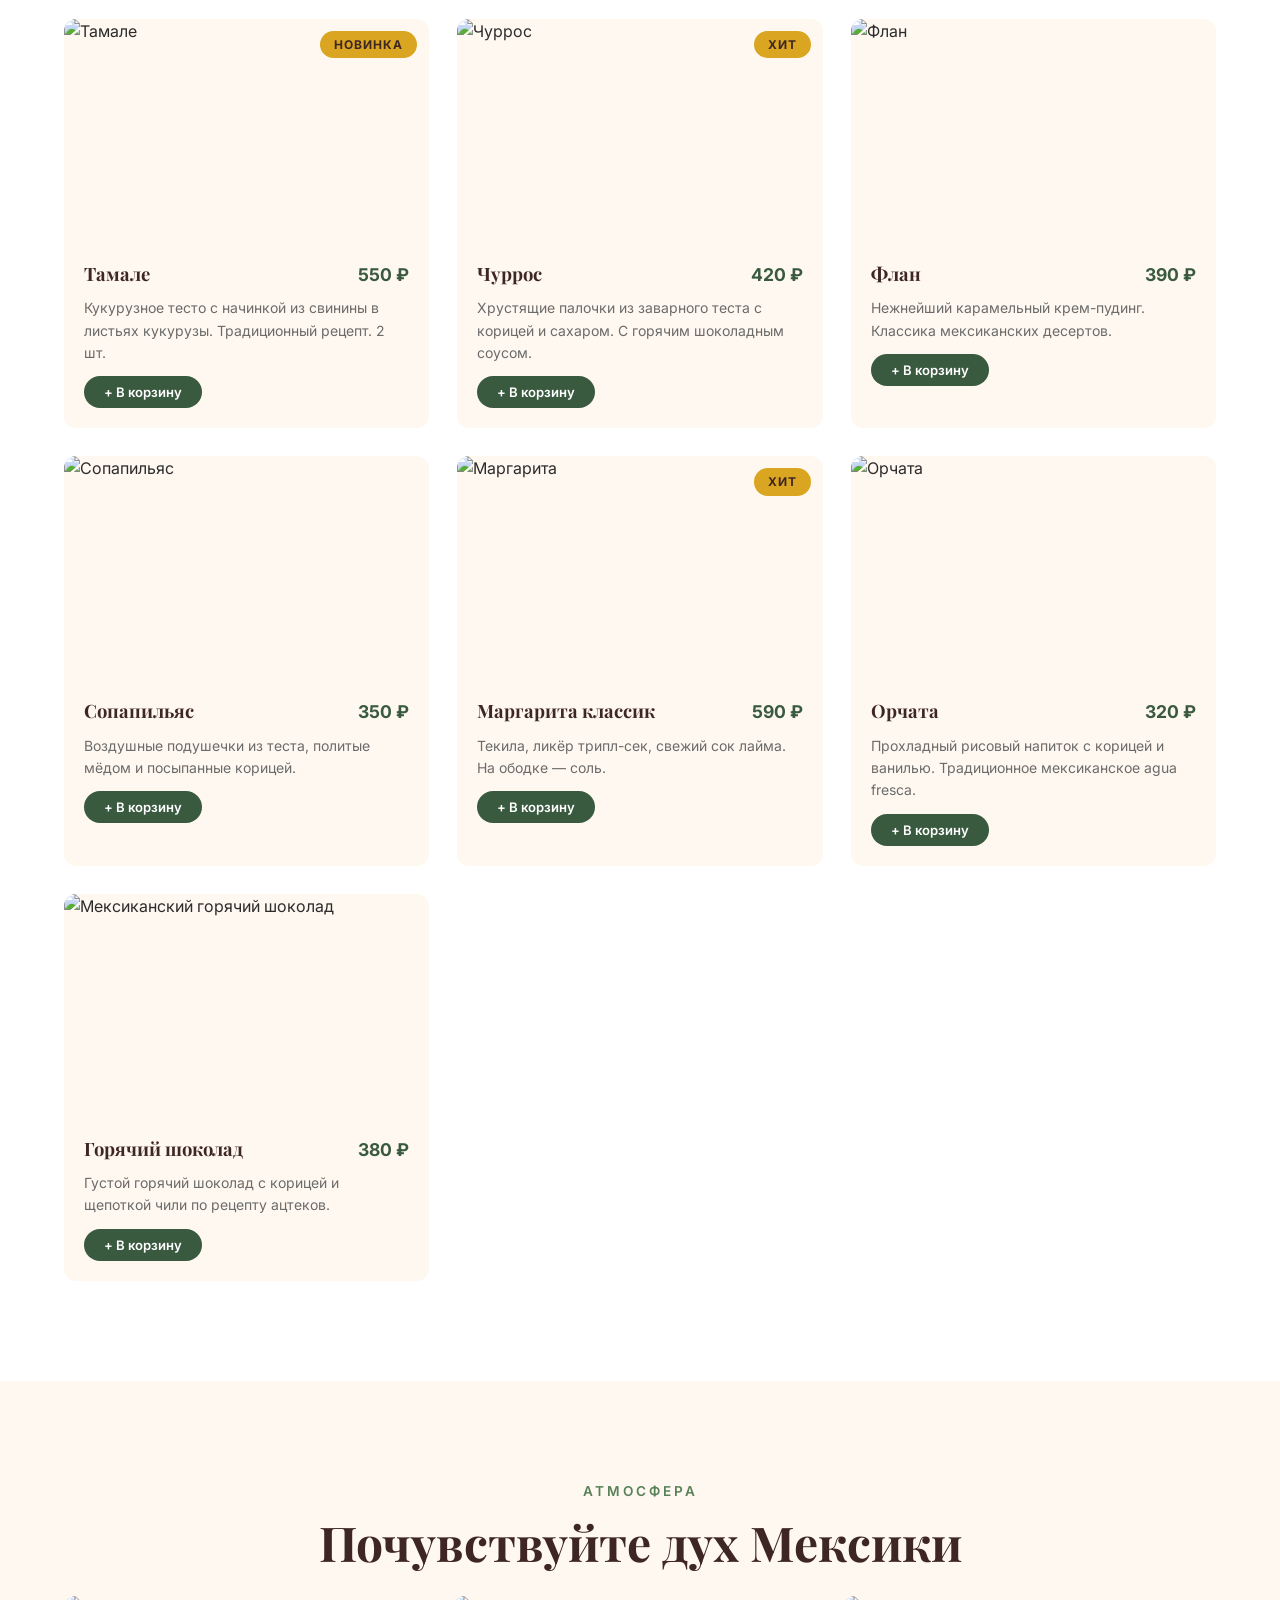
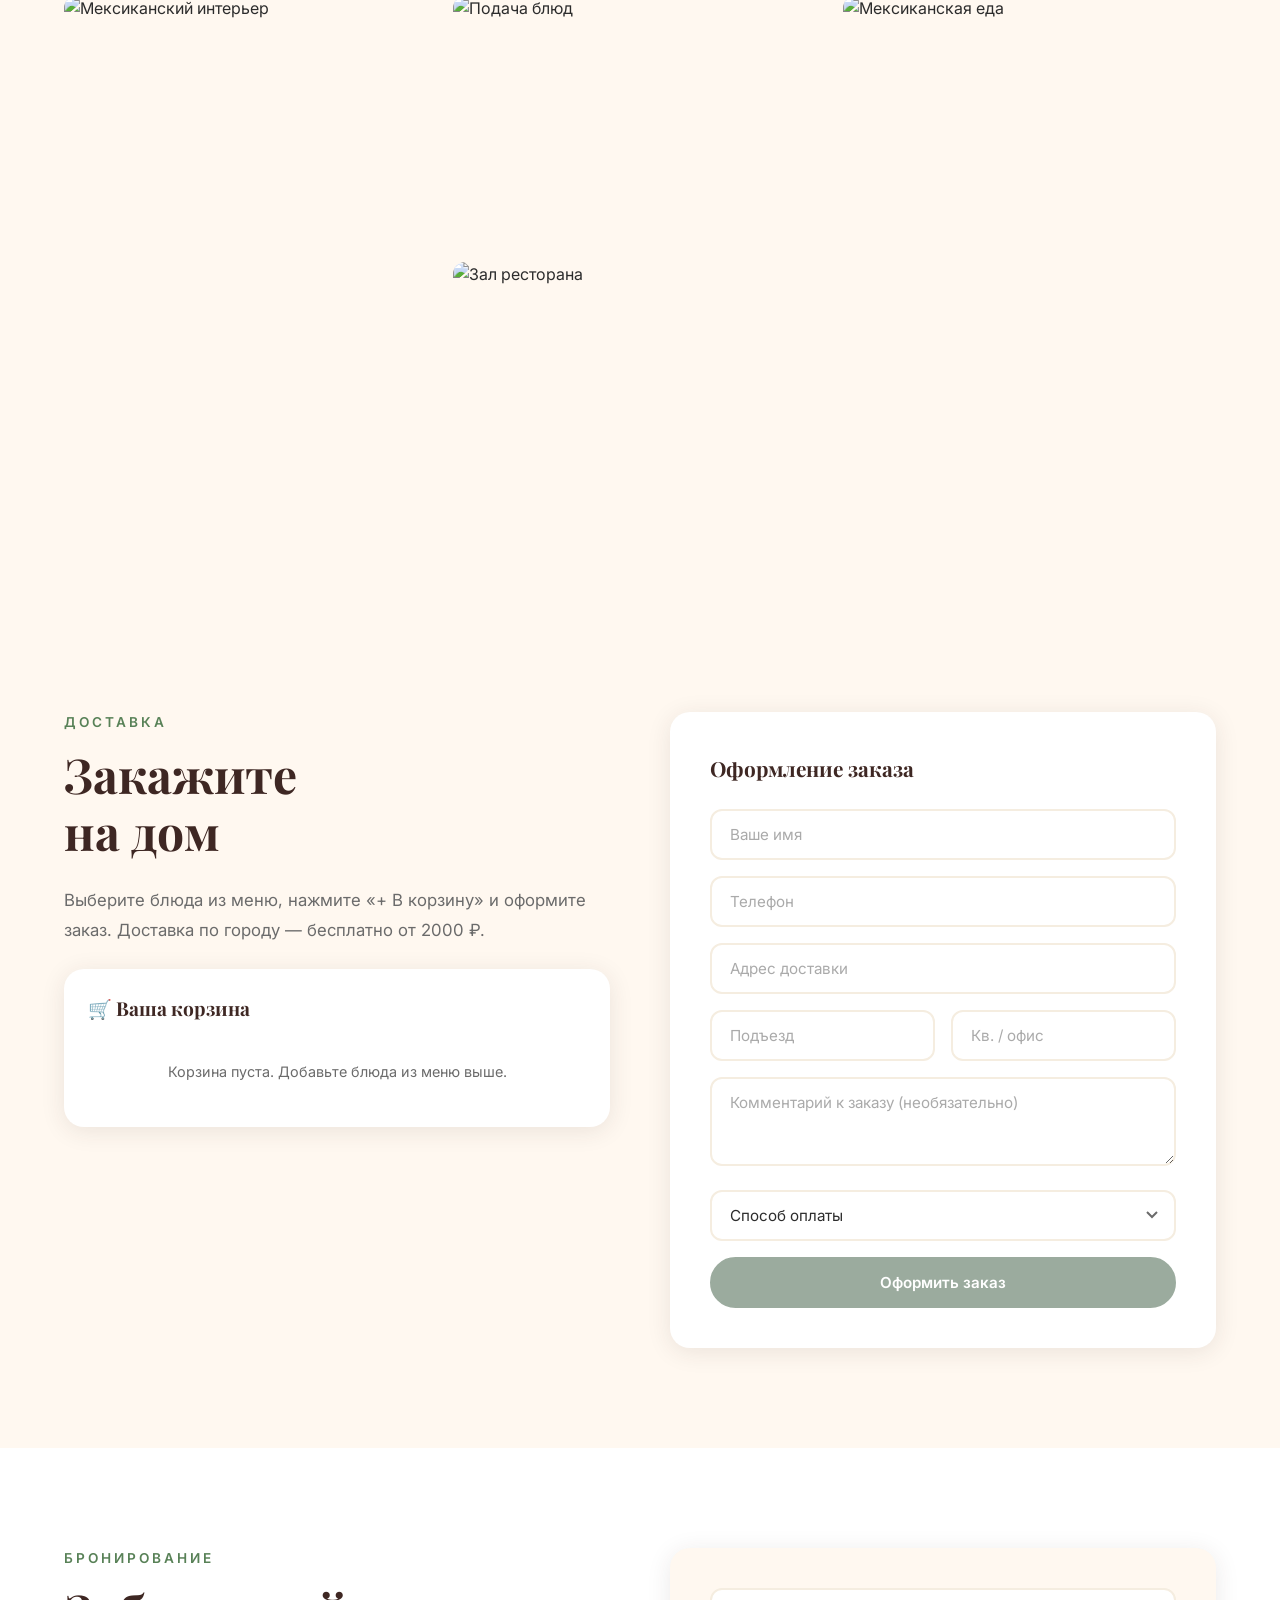
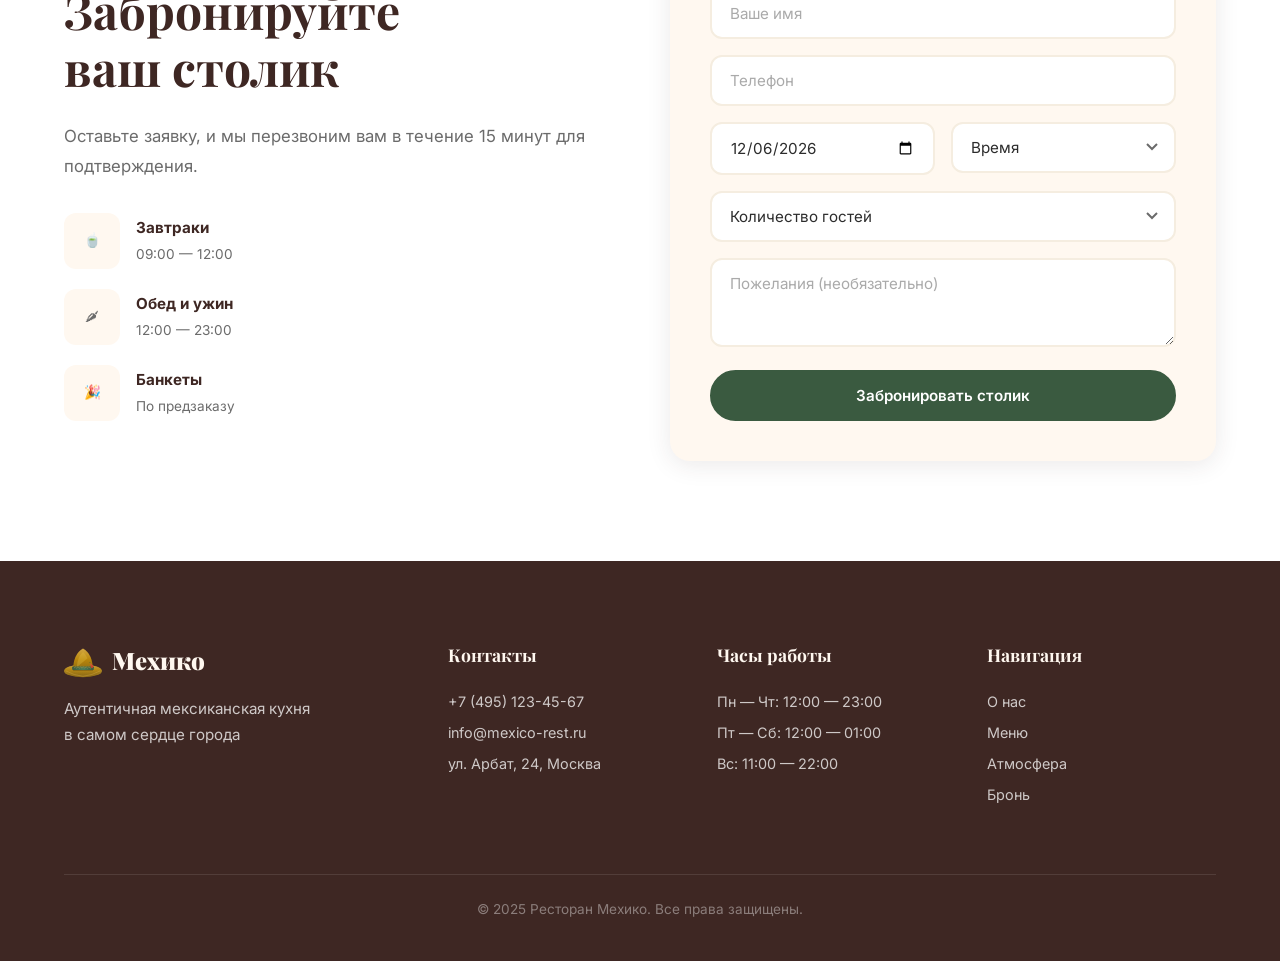
==== commit 2142068d: "fix: кнопки корзины и доставки ведут на cart.html вместо прокрутки вниз Co-Authored-By: Devin AI <15" ====
--- a/index.html
+++ b/index.html
@@ -26,7 +26,7 @@
         <a href="#gallery" class="nav__link">Атмосфера</a>
         <a href="#contact" class="nav__link">Контакты</a>
       </nav>
-      <a href="#delivery" class="btn btn--header">Заказать доставку</a>
+      <a href="cart.html" class="btn btn--header">Корзина</a>
       <button class="burger" id="burger" aria-label="Открыть меню">
         <span></span><span></span><span></span>
       </button>
@@ -41,7 +41,7 @@
       <a href="#delivery" class="mobile-menu__link">Доставка</a>
       <a href="#gallery" class="mobile-menu__link">Атмосфера</a>
       <a href="#contact" class="mobile-menu__link">Контакты</a>
-      <a href="#delivery" class="btn btn--mobile">Заказать доставку</a>
+      <a href="cart.html" class="btn btn--mobile">Корзина</a>
     </nav>
   </div>
 
@@ -588,7 +588,7 @@
           <span>Итого:</span>
           <strong id="cartDrawerTotal">0 &#8381;</strong>
         </div>
-        <a href="#delivery" class="btn btn--primary btn--full" id="cartDrawerCheckout">Оформить заказ</a>
+        <a href="cart.html" class="btn btn--primary btn--full" id="cartDrawerCheckout">Перейти в корзину</a>
       </div>
     </div>
   </div>
--- a/styles.css
+++ b/styles.css
@@ -1386,6 +1386,204 @@
   }
 }
 
+/* --- CART PAGE --- */
+.cart-page {
+  padding-top: 140px;
+  min-height: 100vh;
+}
+
+.cart-page__content {
+  display: grid;
+  grid-template-columns: 1fr 400px;
+  gap: 48px;
+  align-items: start;
+}
+
+.cart-page__empty {
+  text-align: center;
+  color: var(--text-light);
+  padding: 60px 0;
+  font-size: 1.1rem;
+  line-height: 2;
+}
+
+.cart-page__empty-link {
+  color: var(--green);
+  font-weight: 600;
+  text-decoration: underline;
+  text-underline-offset: 4px;
+}
+
+.cart-page__empty-link:hover {
+  color: var(--green-dark);
+}
+
+.cart-page-item {
+  display: flex;
+  align-items: center;
+  gap: 16px;
+  padding: 20px 0;
+  border-bottom: 1px solid var(--cream-dark);
+}
+
+.cart-page-item__info {
+  flex: 1;
+  min-width: 0;
+}
+
+.cart-page-item__name {
+  font-weight: 600;
+  font-size: 1.05rem;
+  color: var(--brown-dark);
+  margin-bottom: 4px;
+}
+
+.cart-page-item__price {
+  font-size: 0.85rem;
+  color: var(--text-light);
+}
+
+.cart-page-item__controls {
+  display: flex;
+  align-items: center;
+  gap: 10px;
+  flex-shrink: 0;
+}
+
+.cart-page-item__btn {
+  width: 36px;
+  height: 36px;
+  border-radius: 50%;
+  border: 2px solid var(--cream-dark);
+  background: var(--white);
+  font-size: 1.1rem;
+  font-weight: 700;
+  color: var(--text);
+  cursor: pointer;
+  display: flex;
+  align-items: center;
+  justify-content: center;
+  transition: var(--transition);
+  padding: 0;
+  line-height: 1;
+}
+
+.cart-page-item__btn:hover {
+  border-color: var(--green);
+  color: var(--green);
+}
+
+.cart-page-item__qty {
+  font-weight: 700;
+  font-size: 1.05rem;
+  min-width: 24px;
+  text-align: center;
+}
+
+.cart-page-item__subtotal {
+  font-weight: 700;
+  font-size: 1.05rem;
+  color: var(--green-dark);
+  min-width: 80px;
+  text-align: right;
+  flex-shrink: 0;
+}
+
+.cart-page-item__remove {
+  width: 32px;
+  height: 32px;
+  border: none;
+  background: none;
+  color: var(--text-light);
+  font-size: 1.3rem;
+  cursor: pointer;
+  display: flex;
+  align-items: center;
+  justify-content: center;
+  border-radius: 50%;
+  transition: var(--transition);
+  padding: 0;
+  flex-shrink: 0;
+}
+
+.cart-page-item__remove:hover {
+  background: #fee2e2;
+  color: #dc2626;
+}
+
+.cart-page__sidebar {
+  position: sticky;
+  top: 100px;
+}
+
+.cart-page__summary {
+  background: var(--cream);
+  border-radius: var(--radius-lg);
+  padding: 28px;
+  margin-bottom: 28px;
+}
+
+.cart-page__summary-title {
+  font-family: 'Playfair Display', Georgia, serif;
+  font-size: 1.2rem;
+  color: var(--brown-dark);
+  margin: 0 0 20px;
+}
+
+.cart-page__summary-row {
+  display: flex;
+  justify-content: space-between;
+  align-items: center;
+  padding: 8px 0;
+  font-size: 0.95rem;
+  color: var(--text);
+}
+
+.cart-page__summary-row--total {
+  border-top: 2px solid var(--cream-dark);
+  margin-top: 12px;
+  padding-top: 16px;
+  font-size: 1.15rem;
+}
+
+.cart-page__summary-row--total strong {
+  font-size: 1.3rem;
+  color: var(--green-dark);
+}
+
+.cart-page__form {
+  background: var(--white);
+  border: 1px solid var(--cream-dark);
+  border-radius: var(--radius-lg);
+  padding: 28px;
+}
+
+.cart-page__form-title {
+  font-family: 'Playfair Display', Georgia, serif;
+  font-size: 1.1rem;
+  color: var(--brown-dark);
+  margin: 0 0 20px;
+}
+
+@media (max-width: 1024px) {
+  .cart-page__content {
+    grid-template-columns: 1fr;
+  }
+  .cart-page__sidebar {
+    position: static;
+  }
+}
+
+@media (max-width: 480px) {
+  .cart-page-item {
+    flex-wrap: wrap;
+    gap: 12px;
+  }
+  .cart-page-item__subtotal {
+    min-width: auto;
+  }
+}
+
 /* --- ANIMATIONS --- */
 .fade-in {
   opacity: 0;
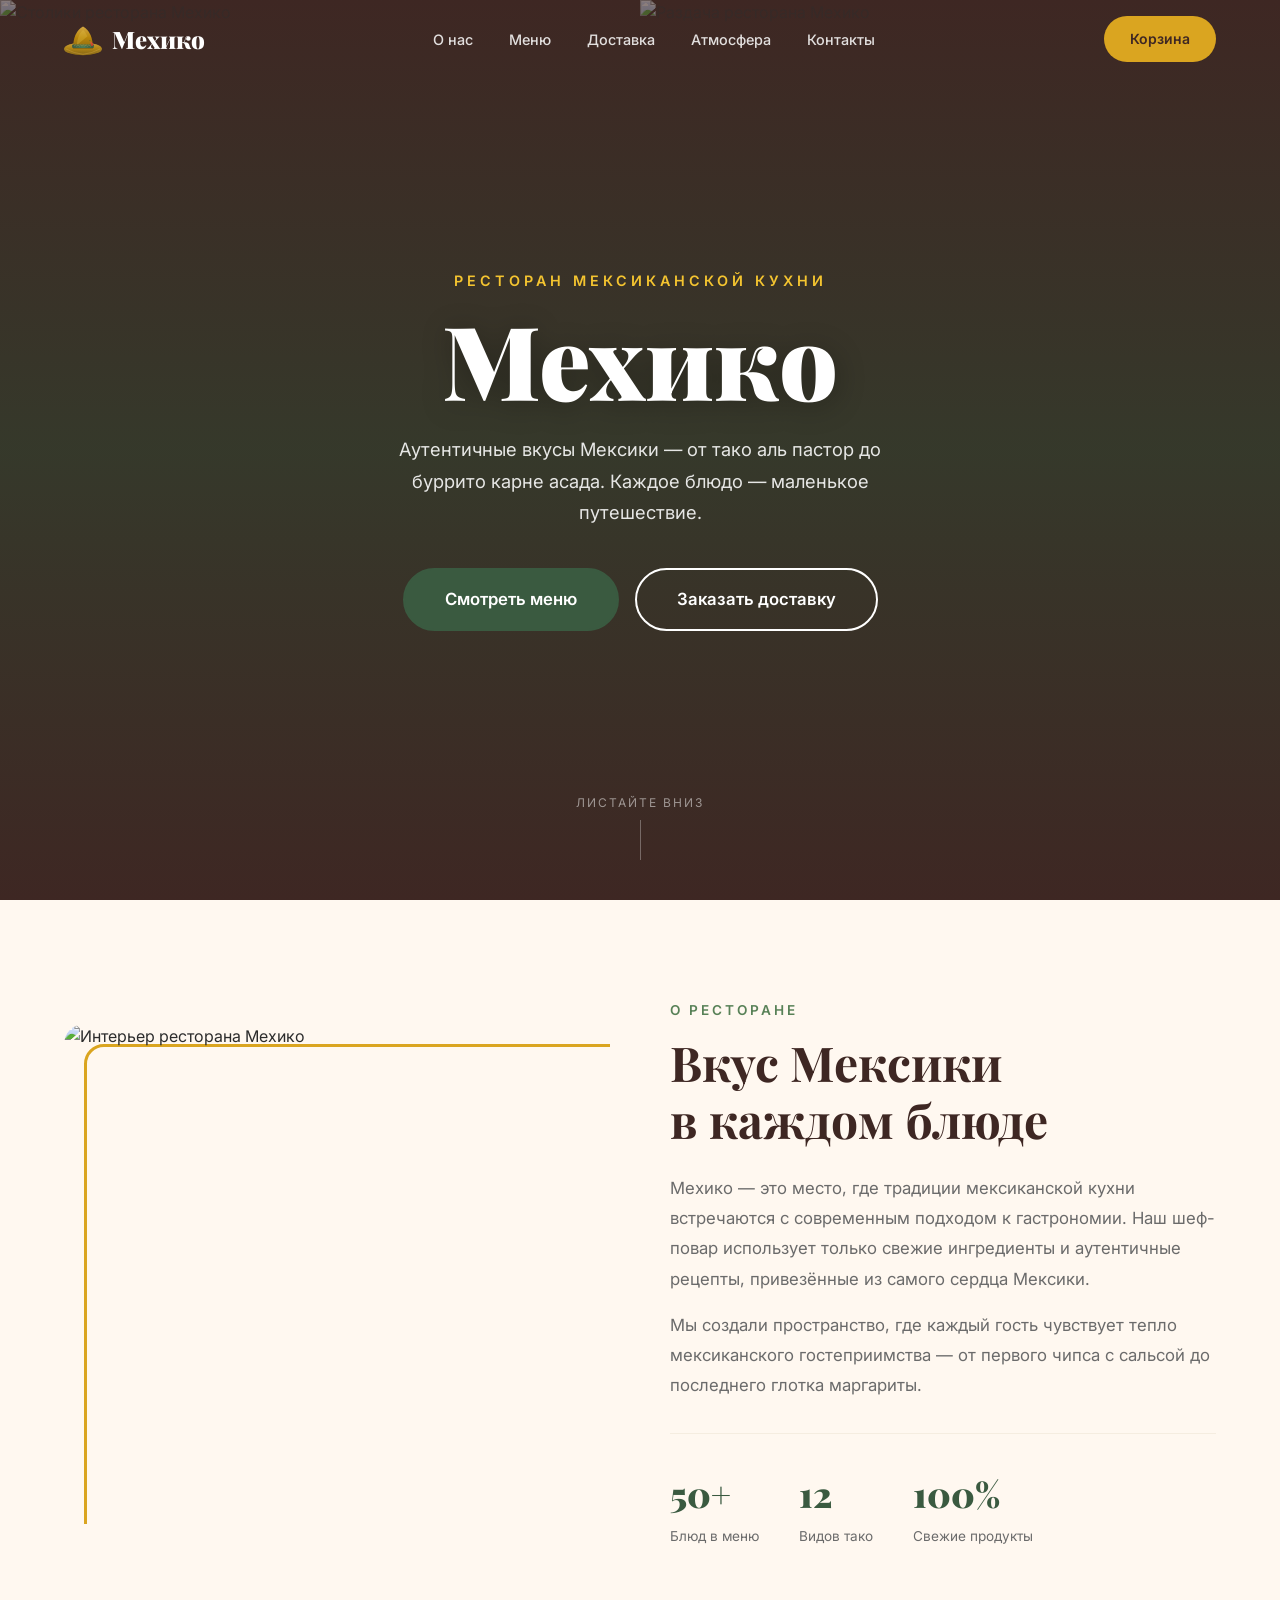
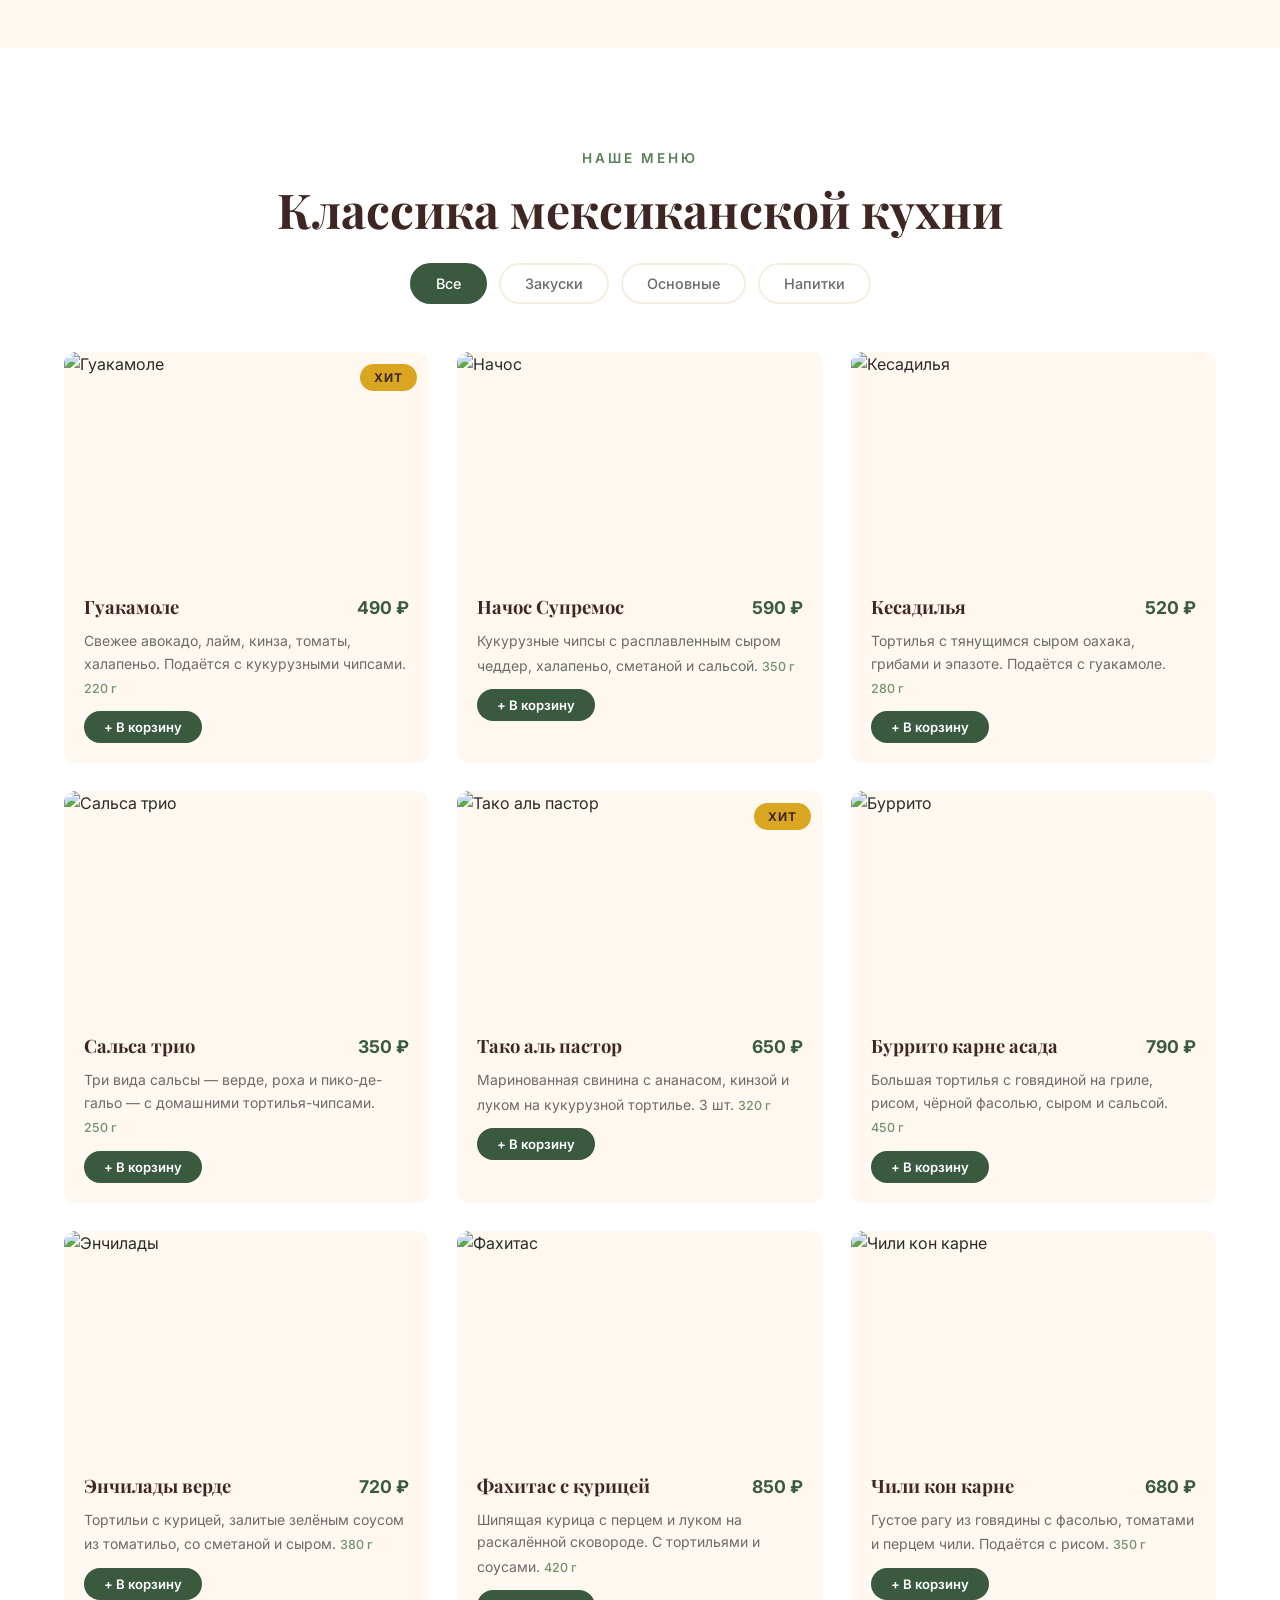
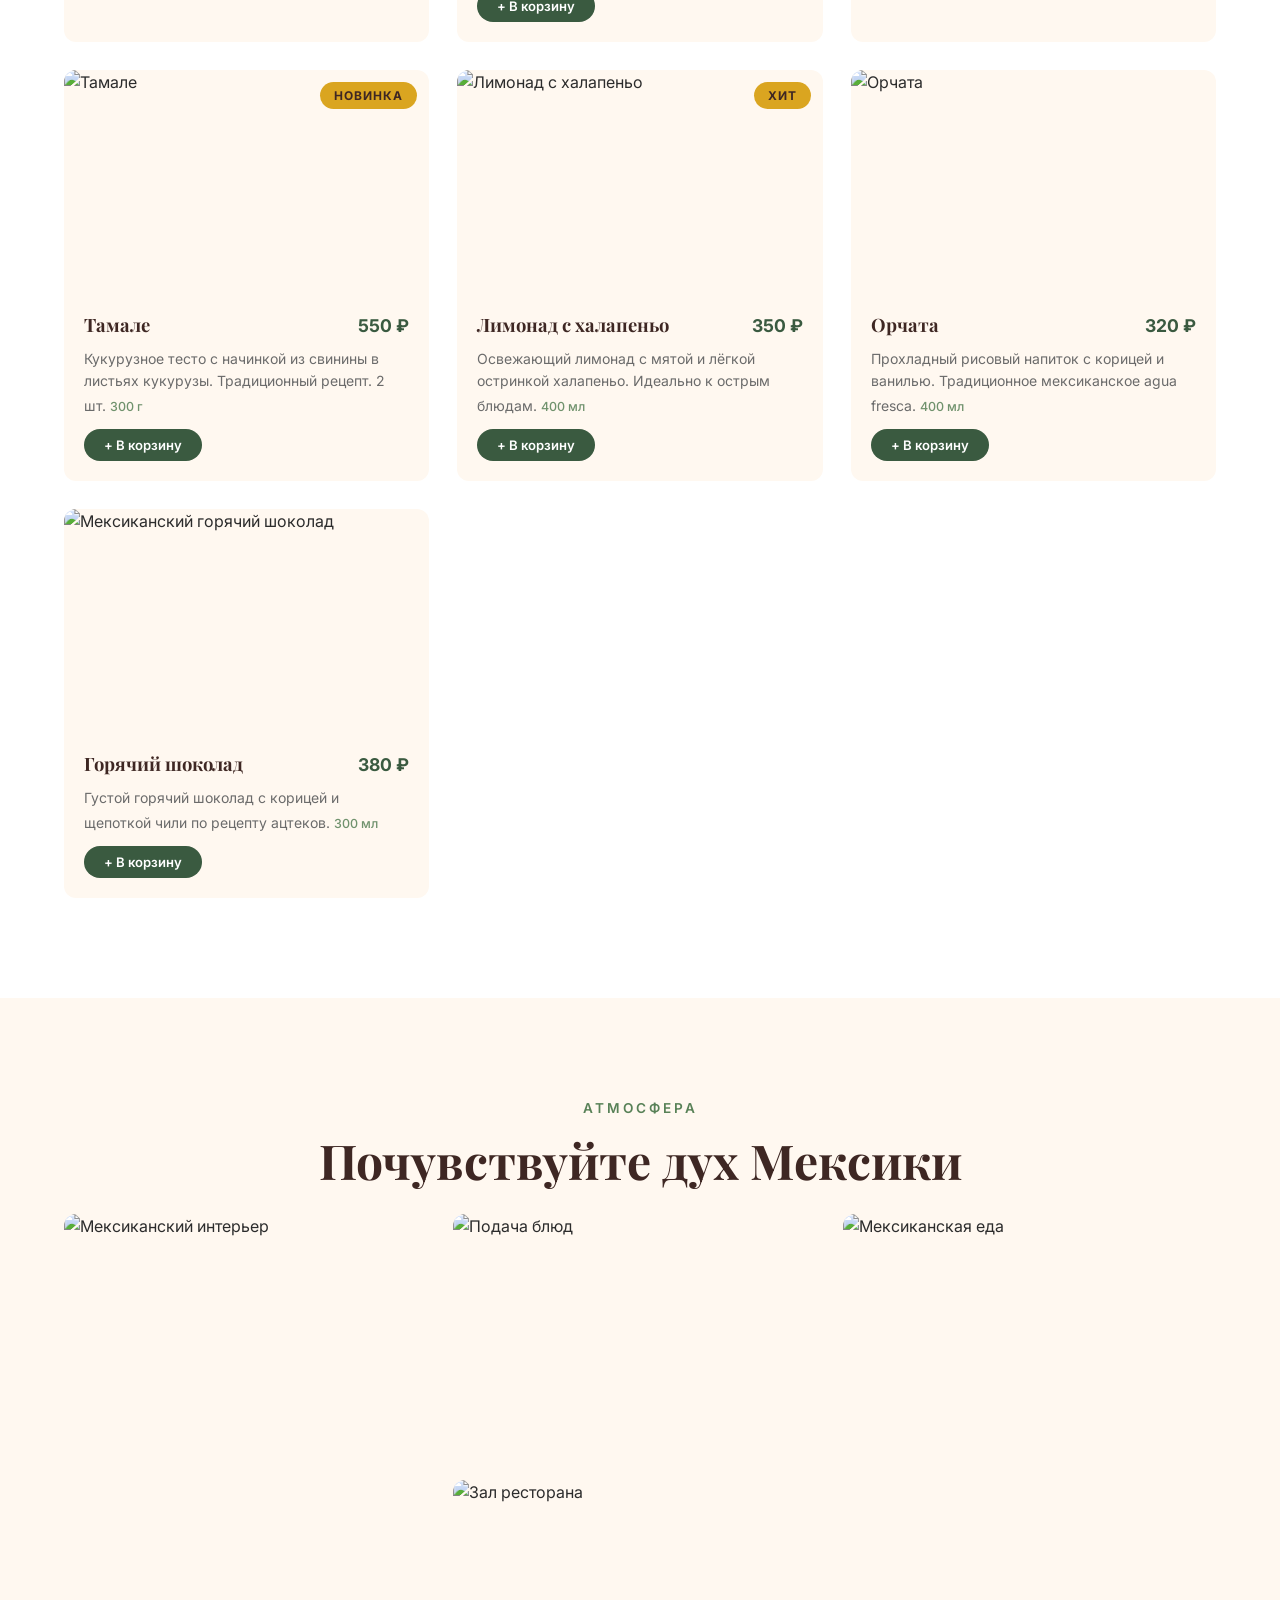
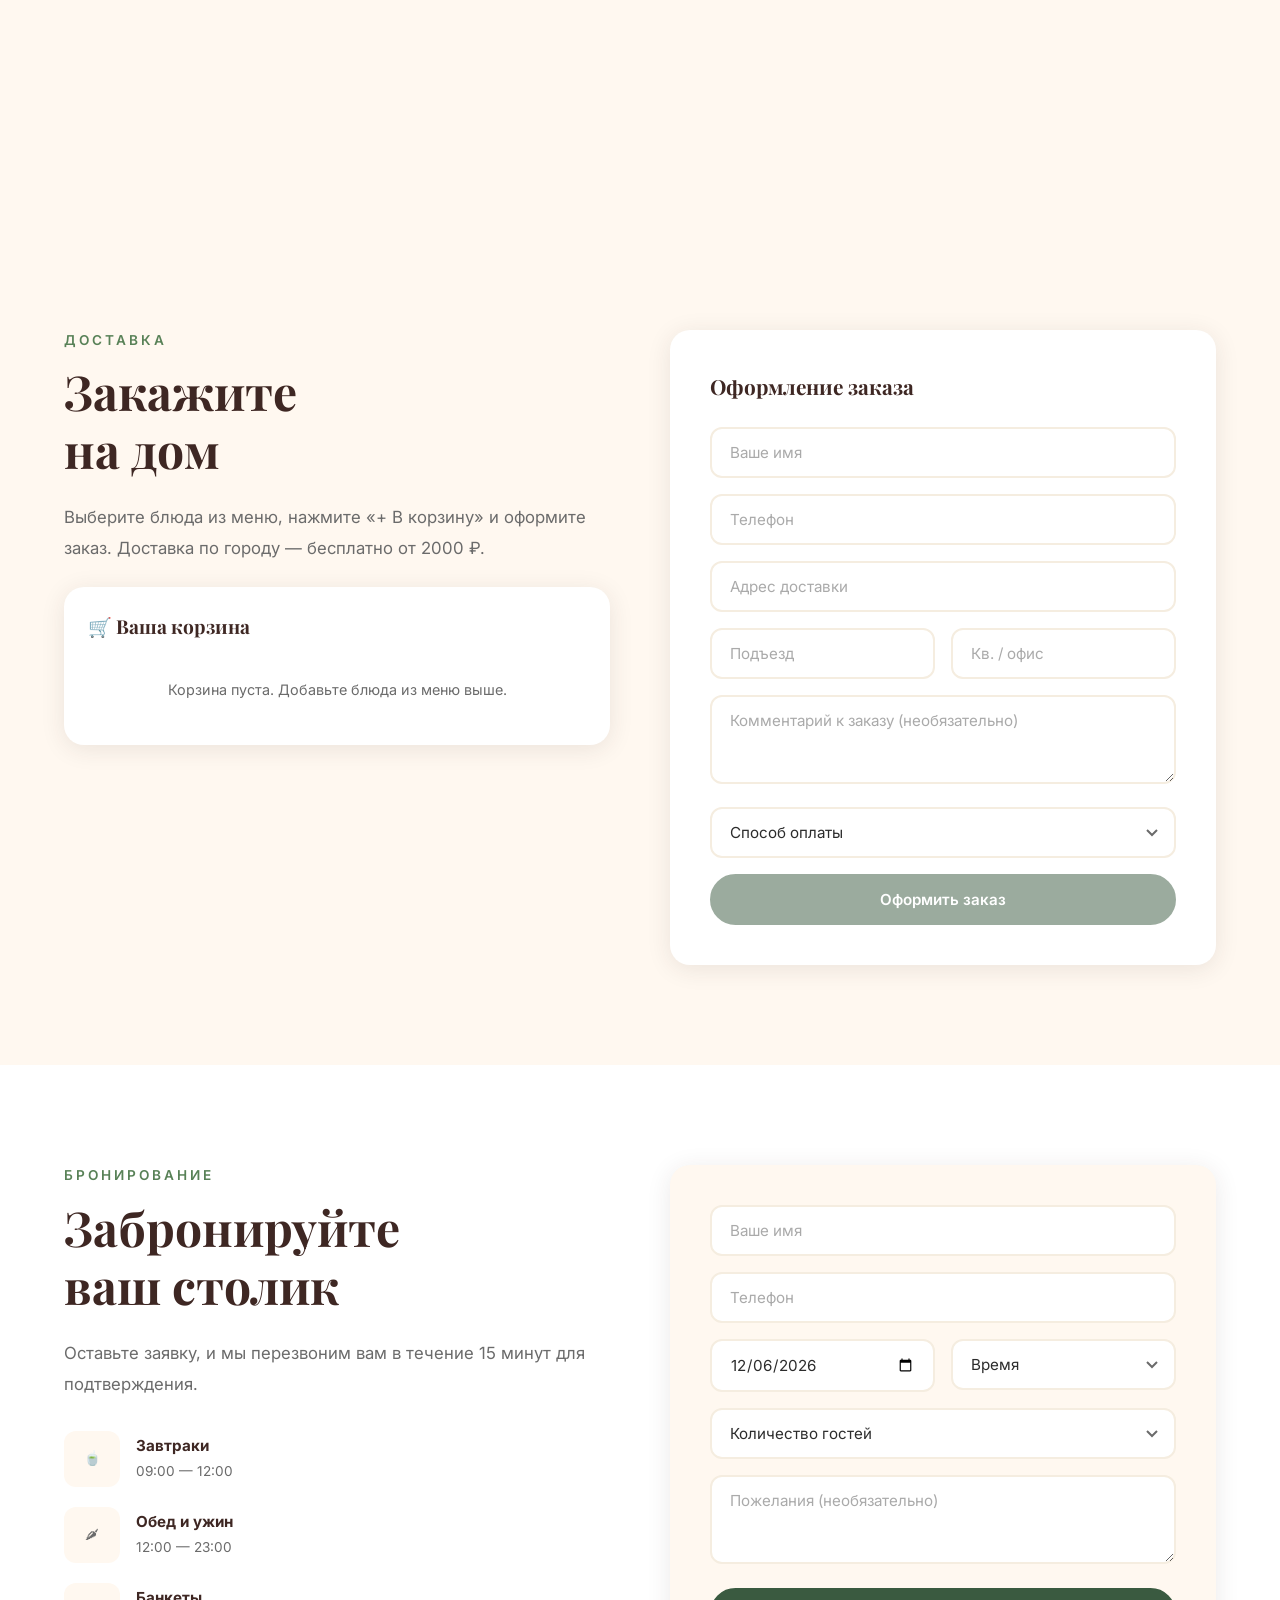
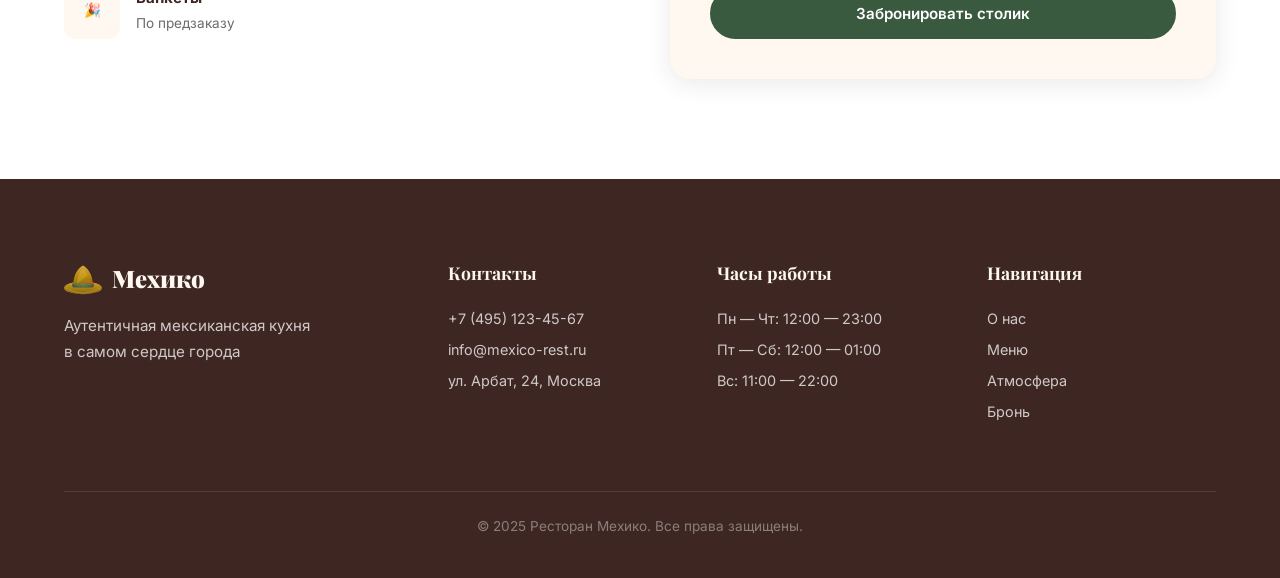
==== commit 40a161cd: "feat: убраны десерты, алкоголь → безалкогольные напитки, добавлена граммовка - Удалён раздел десерто" ====
--- a/index.html
+++ b/index.html
@@ -59,7 +59,7 @@
     <div class="container hero__content">
       <p class="hero__subtitle">Ресторан мексиканской кухни</p>
       <h1 class="hero__title">Мехико</h1>
-      <p class="hero__desc">Аутентичные вкусы Мексики — от тако аль пастор до чурросов с шоколадом. Каждое блюдо — маленькое путешествие.</p>
+      <p class="hero__desc">Аутентичные вкусы Мексики — от тако аль пастор до буррито карне асада. Каждое блюдо — маленькое путешествие.</p>
       <div class="hero__actions">
         <a href="#menu" class="btn btn--primary btn--lg">Смотреть меню</a>
         <a href="#delivery" class="btn btn--outline btn--lg">Заказать доставку</a>
@@ -113,7 +113,6 @@
         <button class="menu__filter active" data-filter="all">Все</button>
         <button class="menu__filter" data-filter="appetizers">Закуски</button>
         <button class="menu__filter" data-filter="main">Основные</button>
-        <button class="menu__filter" data-filter="desserts">Десерты</button>
         <button class="menu__filter" data-filter="drinks">Напитки</button>
       </div>
 
@@ -131,7 +130,7 @@
               <h3 class="menu-card__name">Гуакамоле</h3>
               <span class="menu-card__price">490 &#8381;</span>
             </div>
-            <p class="menu-card__desc">Свежее авокадо, лайм, кинза, томаты, халапеньо. Подаётся с кукурузными чипсами.</p>
+            <p class="menu-card__desc">Свежее авокадо, лайм, кинза, томаты, халапеньо. Подаётся с кукурузными чипсами. <span class="menu-card__weight">220 г</span></p>
             <button class="btn btn--add-cart" data-name="Гуакамоле" data-price="490">+ В корзину</button>
           </div>
         </div>
@@ -145,7 +144,7 @@
               <h3 class="menu-card__name">Начос Супремос</h3>
               <span class="menu-card__price">590 &#8381;</span>
             </div>
-            <p class="menu-card__desc">Кукурузные чипсы с расплавленным сыром чеддер, халапеньо, сметаной и сальсой.</p>
+            <p class="menu-card__desc">Кукурузные чипсы с расплавленным сыром чеддер, халапеньо, сметаной и сальсой. <span class="menu-card__weight">350 г</span></p>
             <button class="btn btn--add-cart" data-name="Начос Супремос" data-price="590">+ В корзину</button>
           </div>
         </div>
@@ -159,7 +158,7 @@
               <h3 class="menu-card__name">Кесадилья</h3>
               <span class="menu-card__price">520 &#8381;</span>
             </div>
-            <p class="menu-card__desc">Тортилья с тянущимся сыром оахака, грибами и эпазоте. Подаётся с гуакамоле.</p>
+            <p class="menu-card__desc">Тортилья с тянущимся сыром оахака, грибами и эпазоте. Подаётся с гуакамоле. <span class="menu-card__weight">280 г</span></p>
             <button class="btn btn--add-cart" data-name="Кесадилья" data-price="520">+ В корзину</button>
           </div>
         </div>
@@ -173,7 +172,7 @@
               <h3 class="menu-card__name">Сальса трио</h3>
               <span class="menu-card__price">350 &#8381;</span>
             </div>
-            <p class="menu-card__desc">Три вида сальсы — верде, роха и пико-де-гальо — с домашними тортилья-чипсами.</p>
+            <p class="menu-card__desc">Три вида сальсы — верде, роха и пико-де-гальо — с домашними тортилья-чипсами. <span class="menu-card__weight">250 г</span></p>
             <button class="btn btn--add-cart" data-name="Сальса трио" data-price="350">+ В корзину</button>
           </div>
         </div>
@@ -189,7 +188,7 @@
               <h3 class="menu-card__name">Тако аль пастор</h3>
               <span class="menu-card__price">650 &#8381;</span>
             </div>
-            <p class="menu-card__desc">Маринованная свинина с ананасом, кинзой и луком на кукурузной тортилье. 3 шт.</p>
+            <p class="menu-card__desc">Маринованная свинина с ананасом, кинзой и луком на кукурузной тортилье. 3 шт. <span class="menu-card__weight">320 г</span></p>
             <button class="btn btn--add-cart" data-name="Тако аль пастор" data-price="650">+ В корзину</button>
           </div>
         </div>
@@ -203,7 +202,7 @@
               <h3 class="menu-card__name">Буррито карне асада</h3>
               <span class="menu-card__price">790 &#8381;</span>
             </div>
-            <p class="menu-card__desc">Большая тортилья с говядиной на гриле, рисом, чёрной фасолью, сыром и сальсой.</p>
+            <p class="menu-card__desc">Большая тортилья с говядиной на гриле, рисом, чёрной фасолью, сыром и сальсой. <span class="menu-card__weight">450 г</span></p>
             <button class="btn btn--add-cart" data-name="Буррито карне асада" data-price="790">+ В корзину</button>
           </div>
         </div>
@@ -217,7 +216,7 @@
               <h3 class="menu-card__name">Энчилады верде</h3>
               <span class="menu-card__price">720 &#8381;</span>
             </div>
-            <p class="menu-card__desc">Тортильи с курицей, залитые зелёным соусом из томатильо, со сметаной и сыром.</p>
+            <p class="menu-card__desc">Тортильи с курицей, залитые зелёным соусом из томатильо, со сметаной и сыром. <span class="menu-card__weight">380 г</span></p>
             <button class="btn btn--add-cart" data-name="Энчилады верде" data-price="720">+ В корзину</button>
           </div>
         </div>
@@ -231,7 +230,7 @@
               <h3 class="menu-card__name">Фахитас с курицей</h3>
               <span class="menu-card__price">850 &#8381;</span>
             </div>
-            <p class="menu-card__desc">Шипящая курица с перцем и луком на раскалённой сковороде. С тортильями и соусами.</p>
+            <p class="menu-card__desc">Шипящая курица с перцем и луком на раскалённой сковороде. С тортильями и соусами. <span class="menu-card__weight">420 г</span></p>
             <button class="btn btn--add-cart" data-name="Фахитас с курицей" data-price="850">+ В корзину</button>
           </div>
         </div>
@@ -245,7 +244,7 @@
               <h3 class="menu-card__name">Чили кон карне</h3>
               <span class="menu-card__price">680 &#8381;</span>
             </div>
-            <p class="menu-card__desc">Густое рагу из говядины с фасолью, томатами и перцем чили. Подаётся с рисом.</p>
+            <p class="menu-card__desc">Густое рагу из говядины с фасолью, томатами и перцем чили. Подаётся с рисом. <span class="menu-card__weight">350 г</span></p>
             <button class="btn btn--add-cart" data-name="Чили кон карне" data-price="680">+ В корзину</button>
           </div>
         </div>
@@ -260,68 +259,26 @@
               <h3 class="menu-card__name">Тамале</h3>
               <span class="menu-card__price">550 &#8381;</span>
             </div>
-            <p class="menu-card__desc">Кукурузное тесто с начинкой из свинины в листьях кукурузы. Традиционный рецепт. 2 шт.</p>
+            <p class="menu-card__desc">Кукурузное тесто с начинкой из свинины в листьях кукурузы. Традиционный рецепт. 2 шт. <span class="menu-card__weight">300 г</span></p>
             <button class="btn btn--add-cart" data-name="Тамале" data-price="550">+ В корзину</button>
           </div>
         </div>
 
-        <!-- === ДЕСЕРТЫ === -->
-        <div class="menu-card" data-category="desserts">
-          <div class="menu-card__img-wrap">
-            <img src="https://images.unsplash.com/photo-1624353365286-3f8d62daad51?w=500&h=400&fit=crop" alt="Чуррос" class="menu-card__img" loading="lazy" />
-            <span class="menu-card__badge">Хит</span>
-          </div>
-          <div class="menu-card__body">
-            <div class="menu-card__header">
-              <h3 class="menu-card__name">Чуррос</h3>
-              <span class="menu-card__price">420 &#8381;</span>
-            </div>
-            <p class="menu-card__desc">Хрустящие палочки из заварного теста с корицей и сахаром. С горячим шоколадным соусом.</p>
-            <button class="btn btn--add-cart" data-name="Чуррос" data-price="420">+ В корзину</button>
-          </div>
-        </div>
-
-        <div class="menu-card" data-category="desserts">
-          <div class="menu-card__img-wrap">
-            <img src="https://images.unsplash.com/photo-1626803775151-61d756612f97?w=500&h=400&fit=crop" alt="Флан" class="menu-card__img" loading="lazy" />
-          </div>
-          <div class="menu-card__body">
-            <div class="menu-card__header">
-              <h3 class="menu-card__name">Флан</h3>
-              <span class="menu-card__price">390 &#8381;</span>
-            </div>
-            <p class="menu-card__desc">Нежнейший карамельный крем-пудинг. Классика мексиканских десертов.</p>
-            <button class="btn btn--add-cart" data-name="Флан" data-price="390">+ В корзину</button>
-          </div>
-        </div>
-
-        <div class="menu-card" data-category="desserts">
-          <div class="menu-card__img-wrap">
-            <img src="https://images.unsplash.com/photo-1571115177098-24ec42ed204d?w=500&h=400&fit=crop" alt="Сопапильяс" class="menu-card__img" loading="lazy" />
-          </div>
-          <div class="menu-card__body">
-            <div class="menu-card__header">
-              <h3 class="menu-card__name">Сопапильяс</h3>
-              <span class="menu-card__price">350 &#8381;</span>
-            </div>
-            <p class="menu-card__desc">Воздушные подушечки из теста, политые мёдом и посыпанные корицей.</p>
-            <button class="btn btn--add-cart" data-name="Сопапильяс" data-price="350">+ В корзину</button>
-          </div>
-        </div>
+
 
         <!-- === НАПИТКИ === -->
         <div class="menu-card" data-category="drinks">
           <div class="menu-card__img-wrap">
-            <img src="https://images.unsplash.com/photo-1544145945-f90425340c7e?w=500&h=400&fit=crop" alt="Маргарита" class="menu-card__img" loading="lazy" />
+            <img src="https://images.unsplash.com/photo-1546171753-97d7676e4602?w=500&h=400&fit=crop" alt="Лимонад с халапеньо" class="menu-card__img" loading="lazy" />
             <span class="menu-card__badge">Хит</span>
           </div>
           <div class="menu-card__body">
             <div class="menu-card__header">
-              <h3 class="menu-card__name">Маргарита классик</h3>
-              <span class="menu-card__price">590 &#8381;</span>
-            </div>
-            <p class="menu-card__desc">Текила, ликёр трипл-сек, свежий сок лайма. На ободке — соль.</p>
-            <button class="btn btn--add-cart" data-name="Маргарита классик" data-price="590">+ В корзину</button>
+              <h3 class="menu-card__name">Лимонад с халапеньо</h3>
+              <span class="menu-card__price">350 &#8381;</span>
+            </div>
+            <p class="menu-card__desc">Освежающий лимонад с мятой и лёгкой остринкой халапеньо. Идеально к острым блюдам. <span class="menu-card__weight">400 мл</span></p>
+            <button class="btn btn--add-cart" data-name="Лимонад с халапеньо" data-price="350">+ В корзину</button>
           </div>
         </div>
 
@@ -334,7 +291,7 @@
               <h3 class="menu-card__name">Орчата</h3>
               <span class="menu-card__price">320 &#8381;</span>
             </div>
-            <p class="menu-card__desc">Прохладный рисовый напиток с корицей и ванилью. Традиционное мексиканское agua fresca.</p>
+            <p class="menu-card__desc">Прохладный рисовый напиток с корицей и ванилью. Традиционное мексиканское agua fresca. <span class="menu-card__weight">400 мл</span></p>
             <button class="btn btn--add-cart" data-name="Орчата" data-price="320">+ В корзину</button>
           </div>
         </div>
@@ -348,7 +305,7 @@
               <h3 class="menu-card__name">Горячий шоколад</h3>
               <span class="menu-card__price">380 &#8381;</span>
             </div>
-            <p class="menu-card__desc">Густой горячий шоколад с корицей и щепоткой чили по рецепту ацтеков.</p>
+            <p class="menu-card__desc">Густой горячий шоколад с корицей и щепоткой чили по рецепту ацтеков. <span class="menu-card__weight">300 мл</span></p>
             <button class="btn btn--add-cart" data-name="Горячий шоколад" data-price="380">+ В корзину</button>
           </div>
         </div>
@@ -593,6 +550,7 @@
     </div>
   </div>
 
+  <script src="order-sender.js"></script>
   <script src="script.js"></script>
 </body>
 </html>
--- a/styles.css
+++ b/styles.css
@@ -674,6 +674,15 @@
   line-height: 1.6;
 }
 
+.menu-card__weight {
+  display: inline-block;
+  margin-top: 4px;
+  font-size: 0.78rem;
+  font-weight: 500;
+  color: var(--green-medium);
+  opacity: 0.85;
+}
+
 /* Add to cart button */
 .btn--add-cart {
   display: inline-flex;
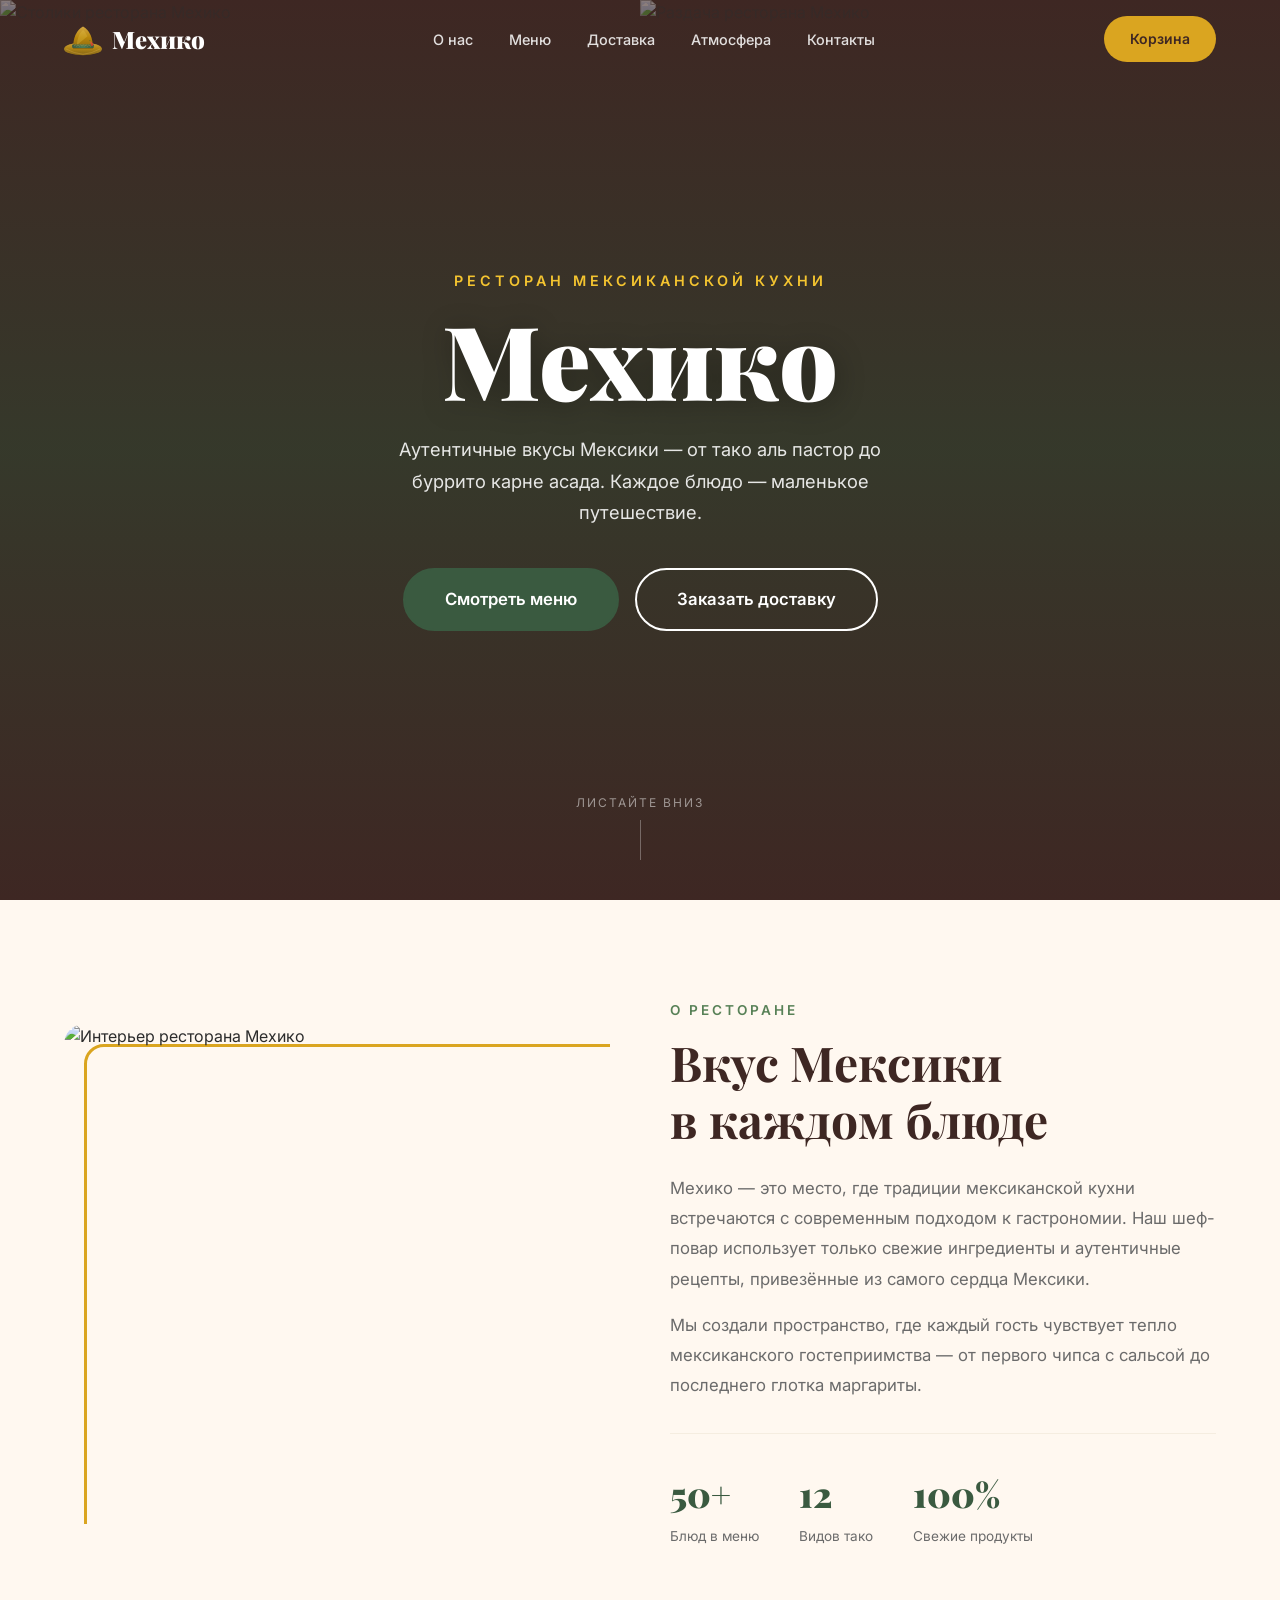
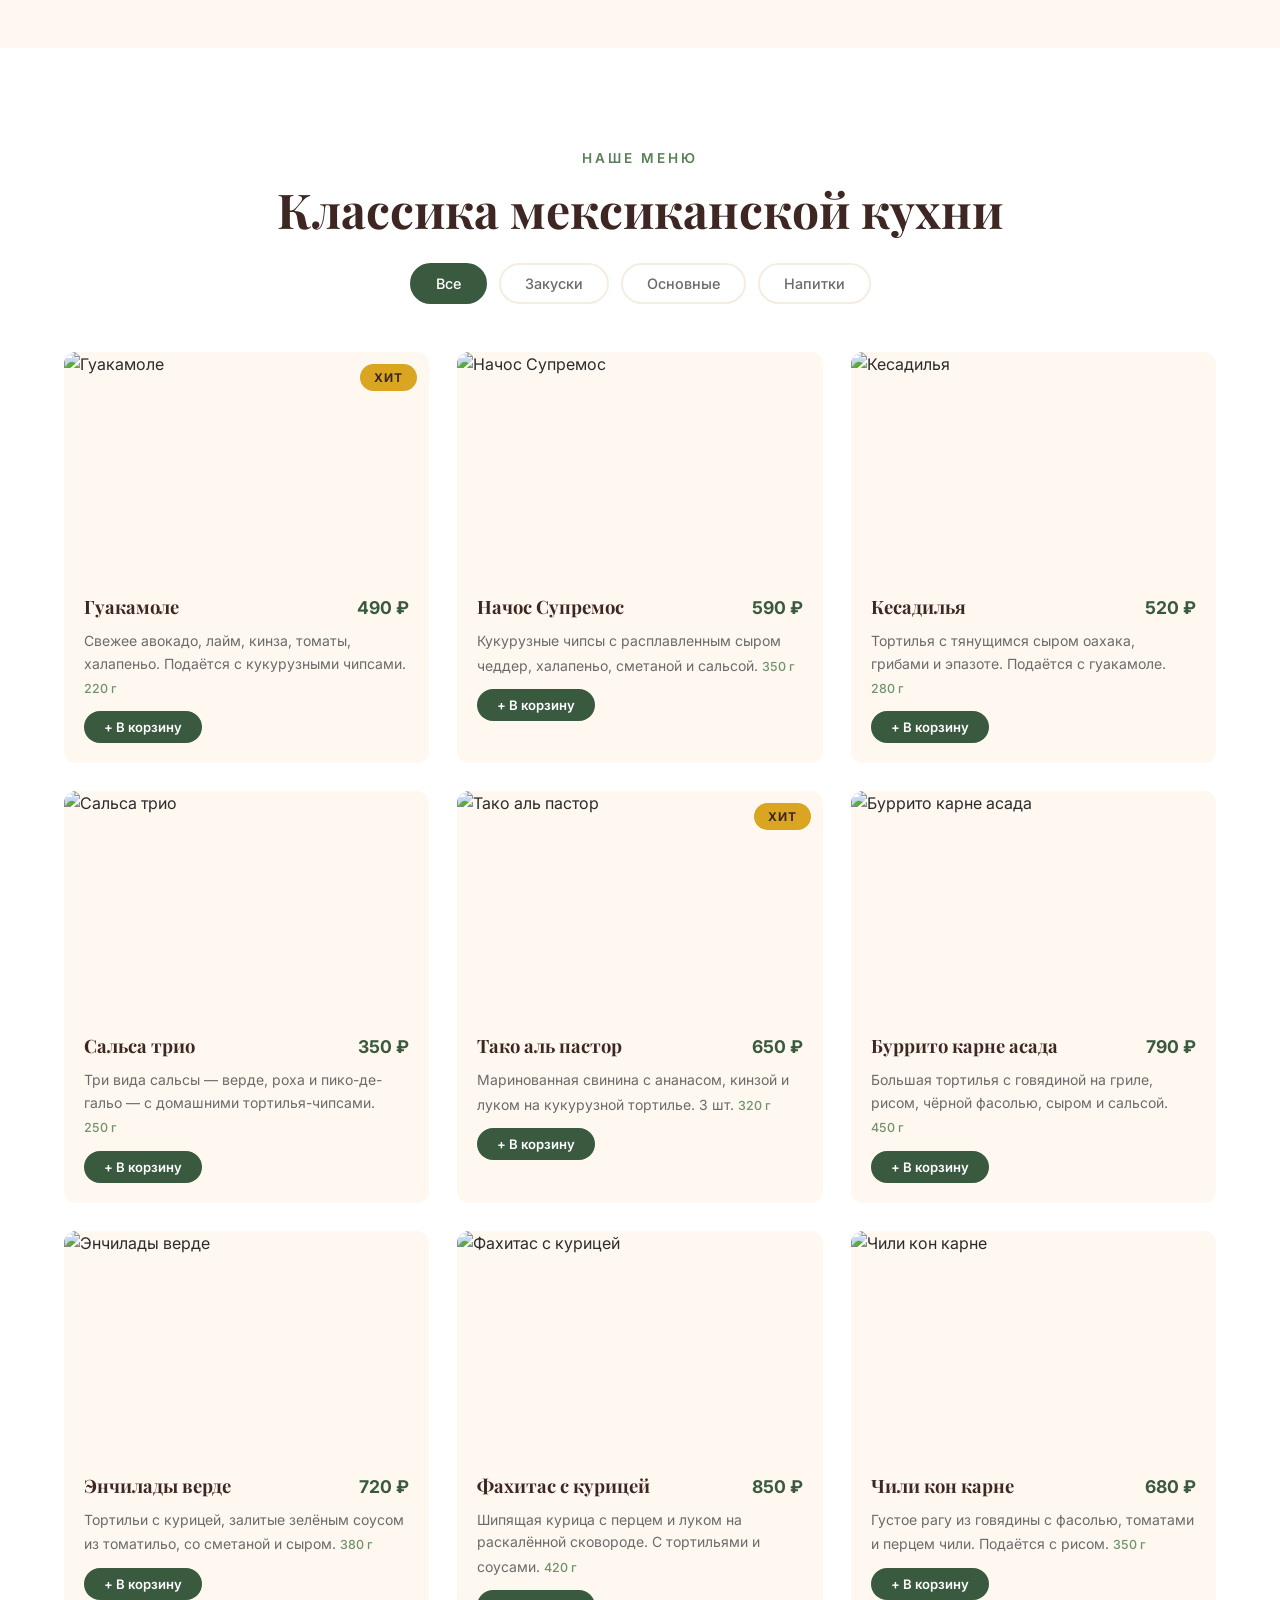
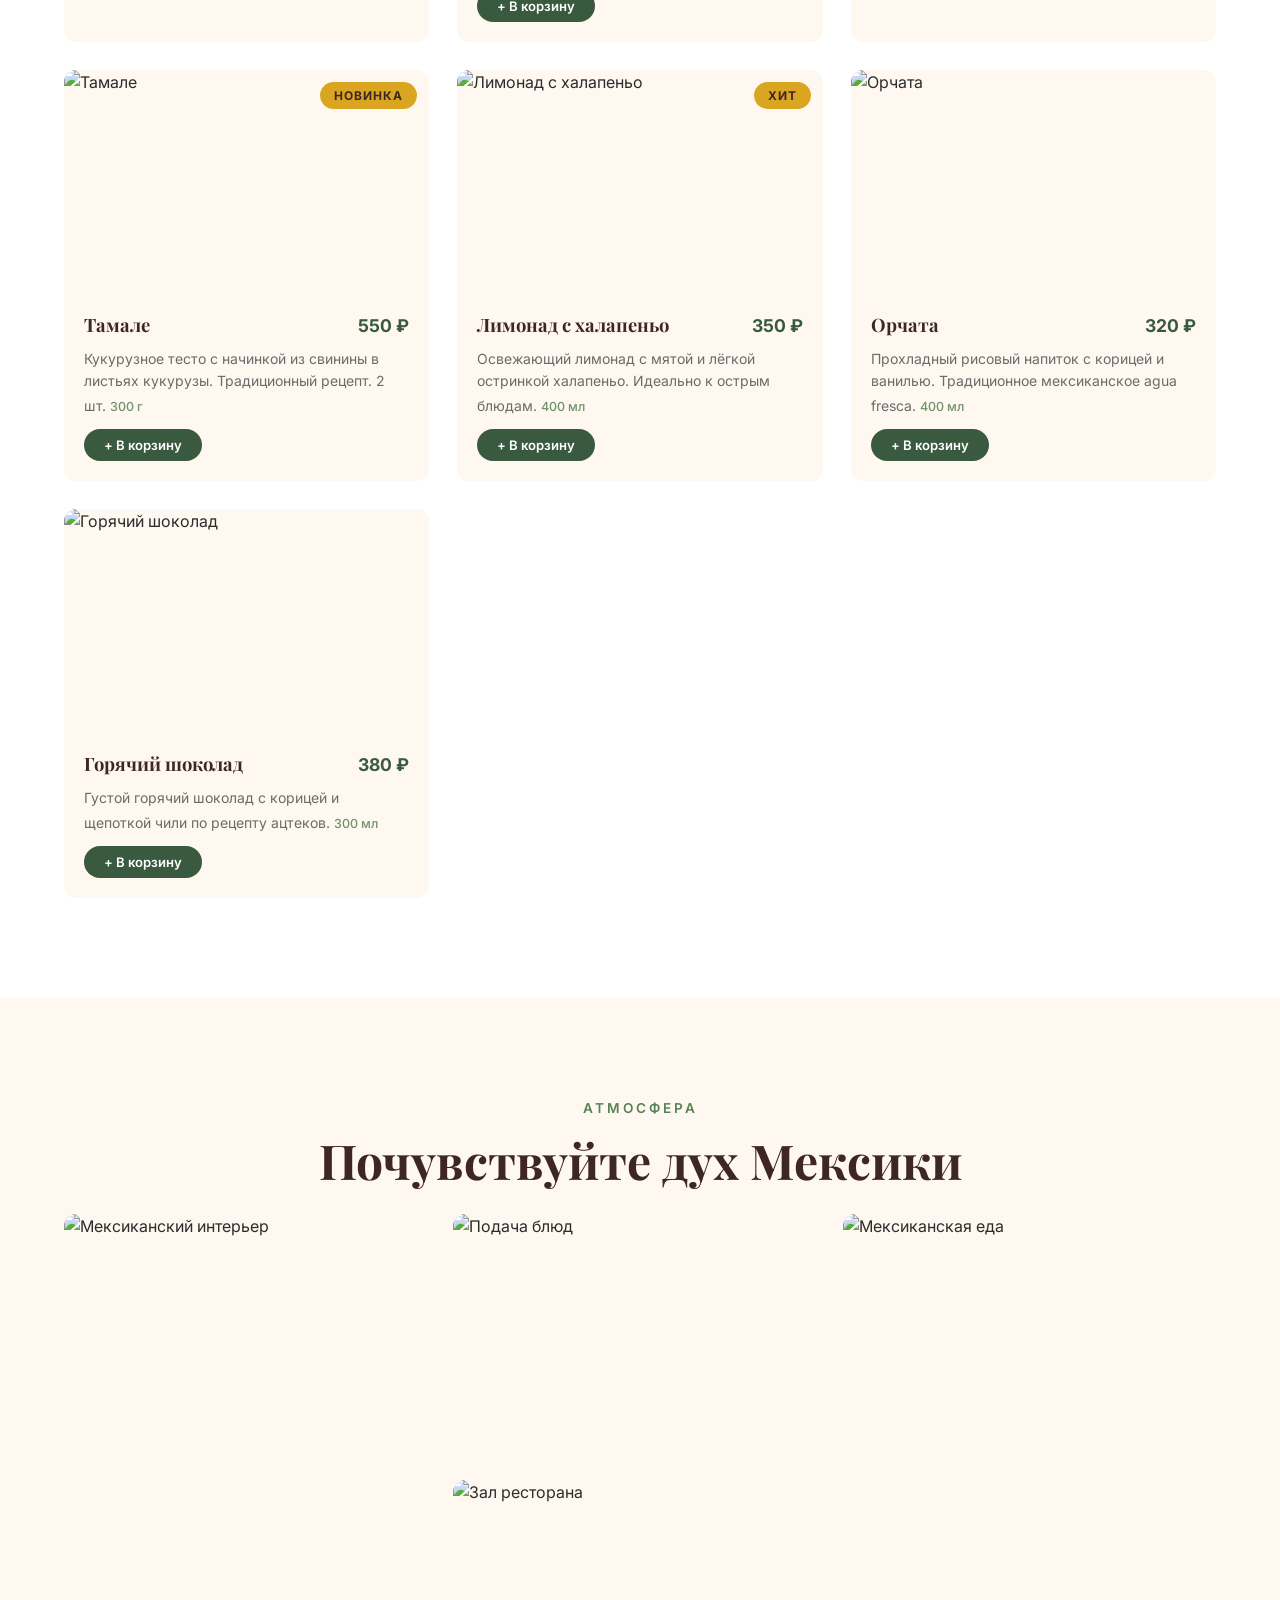
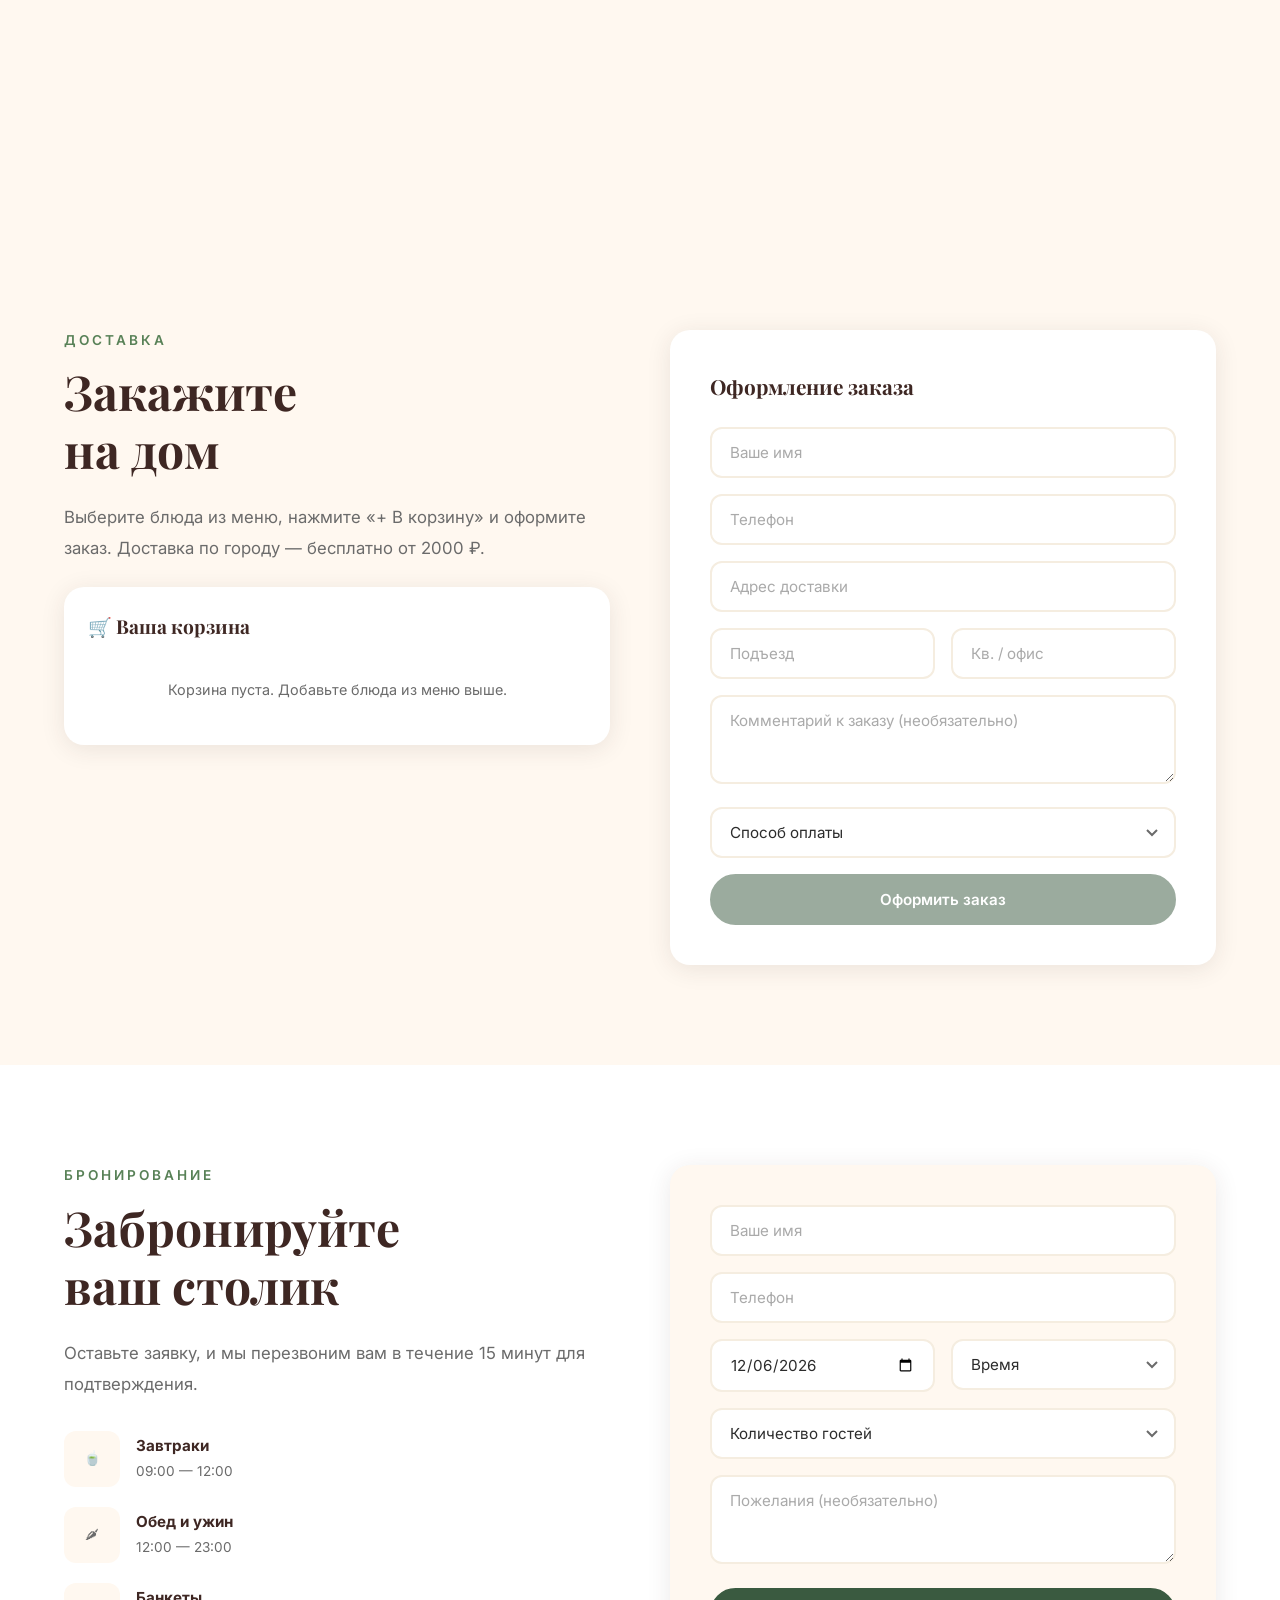
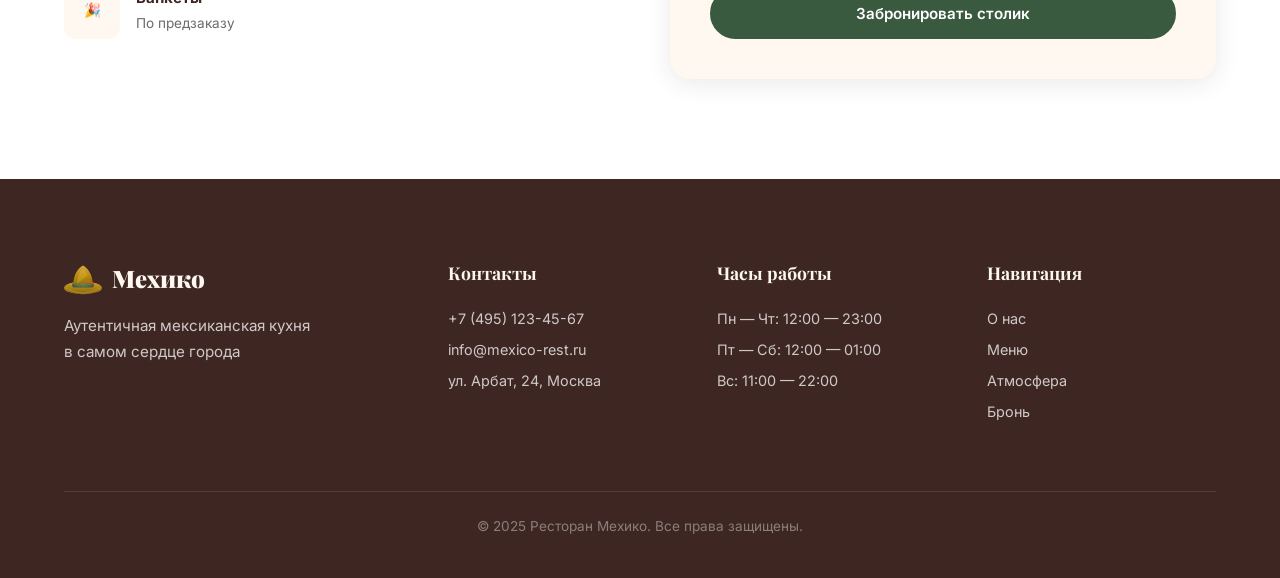
==== commit 83219fe2: "feat: admin panel for menu editing + dynamic menu rendering Co-Authored-By: Devin AI <158243242+devi" ====
--- a/index.html
+++ b/index.html
@@ -116,201 +116,8 @@
         <button class="menu__filter" data-filter="drinks">Напитки</button>
       </div>
 
-      <!-- Menu Grid -->
-      <div class="menu__grid" id="menuGrid">
-
-        <!-- === ЗАКУСКИ === -->
-        <div class="menu-card" data-category="appetizers">
-          <div class="menu-card__img-wrap">
-            <img src="https://images.unsplash.com/photo-1615870216519-2f9fa575fa5c?w=500&h=400&fit=crop" alt="Гуакамоле" class="menu-card__img" loading="lazy" />
-            <span class="menu-card__badge">Хит</span>
-          </div>
-          <div class="menu-card__body">
-            <div class="menu-card__header">
-              <h3 class="menu-card__name">Гуакамоле</h3>
-              <span class="menu-card__price">490 &#8381;</span>
-            </div>
-            <p class="menu-card__desc">Свежее авокадо, лайм, кинза, томаты, халапеньо. Подаётся с кукурузными чипсами. <span class="menu-card__weight">220 г</span></p>
-            <button class="btn btn--add-cart" data-name="Гуакамоле" data-price="490">+ В корзину</button>
-          </div>
-        </div>
-
-        <div class="menu-card" data-category="appetizers">
-          <div class="menu-card__img-wrap">
-            <img src="https://images.unsplash.com/photo-1582169296194-e4d644c48063?w=500&h=400&fit=crop" alt="Начос" class="menu-card__img" loading="lazy" />
-          </div>
-          <div class="menu-card__body">
-            <div class="menu-card__header">
-              <h3 class="menu-card__name">Начос Супремос</h3>
-              <span class="menu-card__price">590 &#8381;</span>
-            </div>
-            <p class="menu-card__desc">Кукурузные чипсы с расплавленным сыром чеддер, халапеньо, сметаной и сальсой. <span class="menu-card__weight">350 г</span></p>
-            <button class="btn btn--add-cart" data-name="Начос Супремос" data-price="590">+ В корзину</button>
-          </div>
-        </div>
-
-        <div class="menu-card" data-category="appetizers">
-          <div class="menu-card__img-wrap">
-            <img src="https://images.unsplash.com/photo-1599974579688-8dbdd335c77f?w=500&h=400&fit=crop" alt="Кесадилья" class="menu-card__img" loading="lazy" />
-          </div>
-          <div class="menu-card__body">
-            <div class="menu-card__header">
-              <h3 class="menu-card__name">Кесадилья</h3>
-              <span class="menu-card__price">520 &#8381;</span>
-            </div>
-            <p class="menu-card__desc">Тортилья с тянущимся сыром оахака, грибами и эпазоте. Подаётся с гуакамоле. <span class="menu-card__weight">280 г</span></p>
-            <button class="btn btn--add-cart" data-name="Кесадилья" data-price="520">+ В корзину</button>
-          </div>
-        </div>
-
-        <div class="menu-card" data-category="appetizers">
-          <div class="menu-card__img-wrap">
-            <img src="https://images.unsplash.com/photo-1607098665874-fd193397547b?w=500&h=400&fit=crop" alt="Сальса трио" class="menu-card__img" loading="lazy" />
-          </div>
-          <div class="menu-card__body">
-            <div class="menu-card__header">
-              <h3 class="menu-card__name">Сальса трио</h3>
-              <span class="menu-card__price">350 &#8381;</span>
-            </div>
-            <p class="menu-card__desc">Три вида сальсы — верде, роха и пико-де-гальо — с домашними тортилья-чипсами. <span class="menu-card__weight">250 г</span></p>
-            <button class="btn btn--add-cart" data-name="Сальса трио" data-price="350">+ В корзину</button>
-          </div>
-        </div>
-
-        <!-- === ОСНОВНЫЕ === -->
-        <div class="menu-card" data-category="main">
-          <div class="menu-card__img-wrap">
-            <img src="https://images.unsplash.com/photo-1551504734-5ee1c4a1479b?w=500&h=400&fit=crop" alt="Тако аль пастор" class="menu-card__img" loading="lazy" />
-            <span class="menu-card__badge">Хит</span>
-          </div>
-          <div class="menu-card__body">
-            <div class="menu-card__header">
-              <h3 class="menu-card__name">Тако аль пастор</h3>
-              <span class="menu-card__price">650 &#8381;</span>
-            </div>
-            <p class="menu-card__desc">Маринованная свинина с ананасом, кинзой и луком на кукурузной тортилье. 3 шт. <span class="menu-card__weight">320 г</span></p>
-            <button class="btn btn--add-cart" data-name="Тако аль пастор" data-price="650">+ В корзину</button>
-          </div>
-        </div>
-
-        <div class="menu-card" data-category="main">
-          <div class="menu-card__img-wrap">
-            <img src="https://images.unsplash.com/photo-1626700051175-6818013e1d4f?w=500&h=400&fit=crop" alt="Буррито" class="menu-card__img" loading="lazy" />
-          </div>
-          <div class="menu-card__body">
-            <div class="menu-card__header">
-              <h3 class="menu-card__name">Буррито карне асада</h3>
-              <span class="menu-card__price">790 &#8381;</span>
-            </div>
-            <p class="menu-card__desc">Большая тортилья с говядиной на гриле, рисом, чёрной фасолью, сыром и сальсой. <span class="menu-card__weight">450 г</span></p>
-            <button class="btn btn--add-cart" data-name="Буррито карне асада" data-price="790">+ В корзину</button>
-          </div>
-        </div>
-
-        <div class="menu-card" data-category="main">
-          <div class="menu-card__img-wrap">
-            <img src="https://images.unsplash.com/photo-1534352956036-cd81e27dd615?w=500&h=400&fit=crop" alt="Энчилады" class="menu-card__img" loading="lazy" />
-          </div>
-          <div class="menu-card__body">
-            <div class="menu-card__header">
-              <h3 class="menu-card__name">Энчилады верде</h3>
-              <span class="menu-card__price">720 &#8381;</span>
-            </div>
-            <p class="menu-card__desc">Тортильи с курицей, залитые зелёным соусом из томатильо, со сметаной и сыром. <span class="menu-card__weight">380 г</span></p>
-            <button class="btn btn--add-cart" data-name="Энчилады верде" data-price="720">+ В корзину</button>
-          </div>
-        </div>
-
-        <div class="menu-card" data-category="main">
-          <div class="menu-card__img-wrap">
-            <img src="https://images.unsplash.com/photo-1599789197514-47270cd526b4?w=500&h=400&fit=crop" alt="Фахитас" class="menu-card__img" loading="lazy" />
-          </div>
-          <div class="menu-card__body">
-            <div class="menu-card__header">
-              <h3 class="menu-card__name">Фахитас с курицей</h3>
-              <span class="menu-card__price">850 &#8381;</span>
-            </div>
-            <p class="menu-card__desc">Шипящая курица с перцем и луком на раскалённой сковороде. С тортильями и соусами. <span class="menu-card__weight">420 г</span></p>
-            <button class="btn btn--add-cart" data-name="Фахитас с курицей" data-price="850">+ В корзину</button>
-          </div>
-        </div>
-
-        <div class="menu-card" data-category="main">
-          <div class="menu-card__img-wrap">
-            <img src="https://images.unsplash.com/photo-1455619452474-d2be8b1e70cd?w=500&h=400&fit=crop" alt="Чили кон карне" class="menu-card__img" loading="lazy" />
-          </div>
-          <div class="menu-card__body">
-            <div class="menu-card__header">
-              <h3 class="menu-card__name">Чили кон карне</h3>
-              <span class="menu-card__price">680 &#8381;</span>
-            </div>
-            <p class="menu-card__desc">Густое рагу из говядины с фасолью, томатами и перцем чили. Подаётся с рисом. <span class="menu-card__weight">350 г</span></p>
-            <button class="btn btn--add-cart" data-name="Чили кон карне" data-price="680">+ В корзину</button>
-          </div>
-        </div>
-
-        <div class="menu-card" data-category="main">
-          <div class="menu-card__img-wrap">
-            <img src="https://images.unsplash.com/photo-1625398407796-82650a8c135f?w=500&h=400&fit=crop" alt="Тамале" class="menu-card__img" loading="lazy" />
-            <span class="menu-card__badge">Новинка</span>
-          </div>
-          <div class="menu-card__body">
-            <div class="menu-card__header">
-              <h3 class="menu-card__name">Тамале</h3>
-              <span class="menu-card__price">550 &#8381;</span>
-            </div>
-            <p class="menu-card__desc">Кукурузное тесто с начинкой из свинины в листьях кукурузы. Традиционный рецепт. 2 шт. <span class="menu-card__weight">300 г</span></p>
-            <button class="btn btn--add-cart" data-name="Тамале" data-price="550">+ В корзину</button>
-          </div>
-        </div>
-
-
-
-        <!-- === НАПИТКИ === -->
-        <div class="menu-card" data-category="drinks">
-          <div class="menu-card__img-wrap">
-            <img src="https://images.unsplash.com/photo-1546171753-97d7676e4602?w=500&h=400&fit=crop" alt="Лимонад с халапеньо" class="menu-card__img" loading="lazy" />
-            <span class="menu-card__badge">Хит</span>
-          </div>
-          <div class="menu-card__body">
-            <div class="menu-card__header">
-              <h3 class="menu-card__name">Лимонад с халапеньо</h3>
-              <span class="menu-card__price">350 &#8381;</span>
-            </div>
-            <p class="menu-card__desc">Освежающий лимонад с мятой и лёгкой остринкой халапеньо. Идеально к острым блюдам. <span class="menu-card__weight">400 мл</span></p>
-            <button class="btn btn--add-cart" data-name="Лимонад с халапеньо" data-price="350">+ В корзину</button>
-          </div>
-        </div>
-
-        <div class="menu-card" data-category="drinks">
-          <div class="menu-card__img-wrap">
-            <img src="https://images.unsplash.com/photo-1560508179-b2c9a3f8e92b?w=500&h=400&fit=crop" alt="Орчата" class="menu-card__img" loading="lazy" />
-          </div>
-          <div class="menu-card__body">
-            <div class="menu-card__header">
-              <h3 class="menu-card__name">Орчата</h3>
-              <span class="menu-card__price">320 &#8381;</span>
-            </div>
-            <p class="menu-card__desc">Прохладный рисовый напиток с корицей и ванилью. Традиционное мексиканское agua fresca. <span class="menu-card__weight">400 мл</span></p>
-            <button class="btn btn--add-cart" data-name="Орчата" data-price="320">+ В корзину</button>
-          </div>
-        </div>
-
-        <div class="menu-card" data-category="drinks">
-          <div class="menu-card__img-wrap">
-            <img src="https://images.unsplash.com/photo-1517701604599-bb29b565090c?w=500&h=400&fit=crop" alt="Мексиканский горячий шоколад" class="menu-card__img" loading="lazy" />
-          </div>
-          <div class="menu-card__body">
-            <div class="menu-card__header">
-              <h3 class="menu-card__name">Горячий шоколад</h3>
-              <span class="menu-card__price">380 &#8381;</span>
-            </div>
-            <p class="menu-card__desc">Густой горячий шоколад с корицей и щепоткой чили по рецепту ацтеков. <span class="menu-card__weight">300 мл</span></p>
-            <button class="btn btn--add-cart" data-name="Горячий шоколад" data-price="380">+ В корзину</button>
-          </div>
-        </div>
-
-      </div>
+      <!-- Menu Grid (rendered dynamically from menu-data.js) -->
+      <div class="menu__grid" id="menuGrid"></div>
     </div>
   </section>
 
@@ -550,6 +357,7 @@
     </div>
   </div>
 
+  <script src="menu-data.js"></script>
   <script src="order-sender.js"></script>
   <script src="script.js"></script>
 </body>
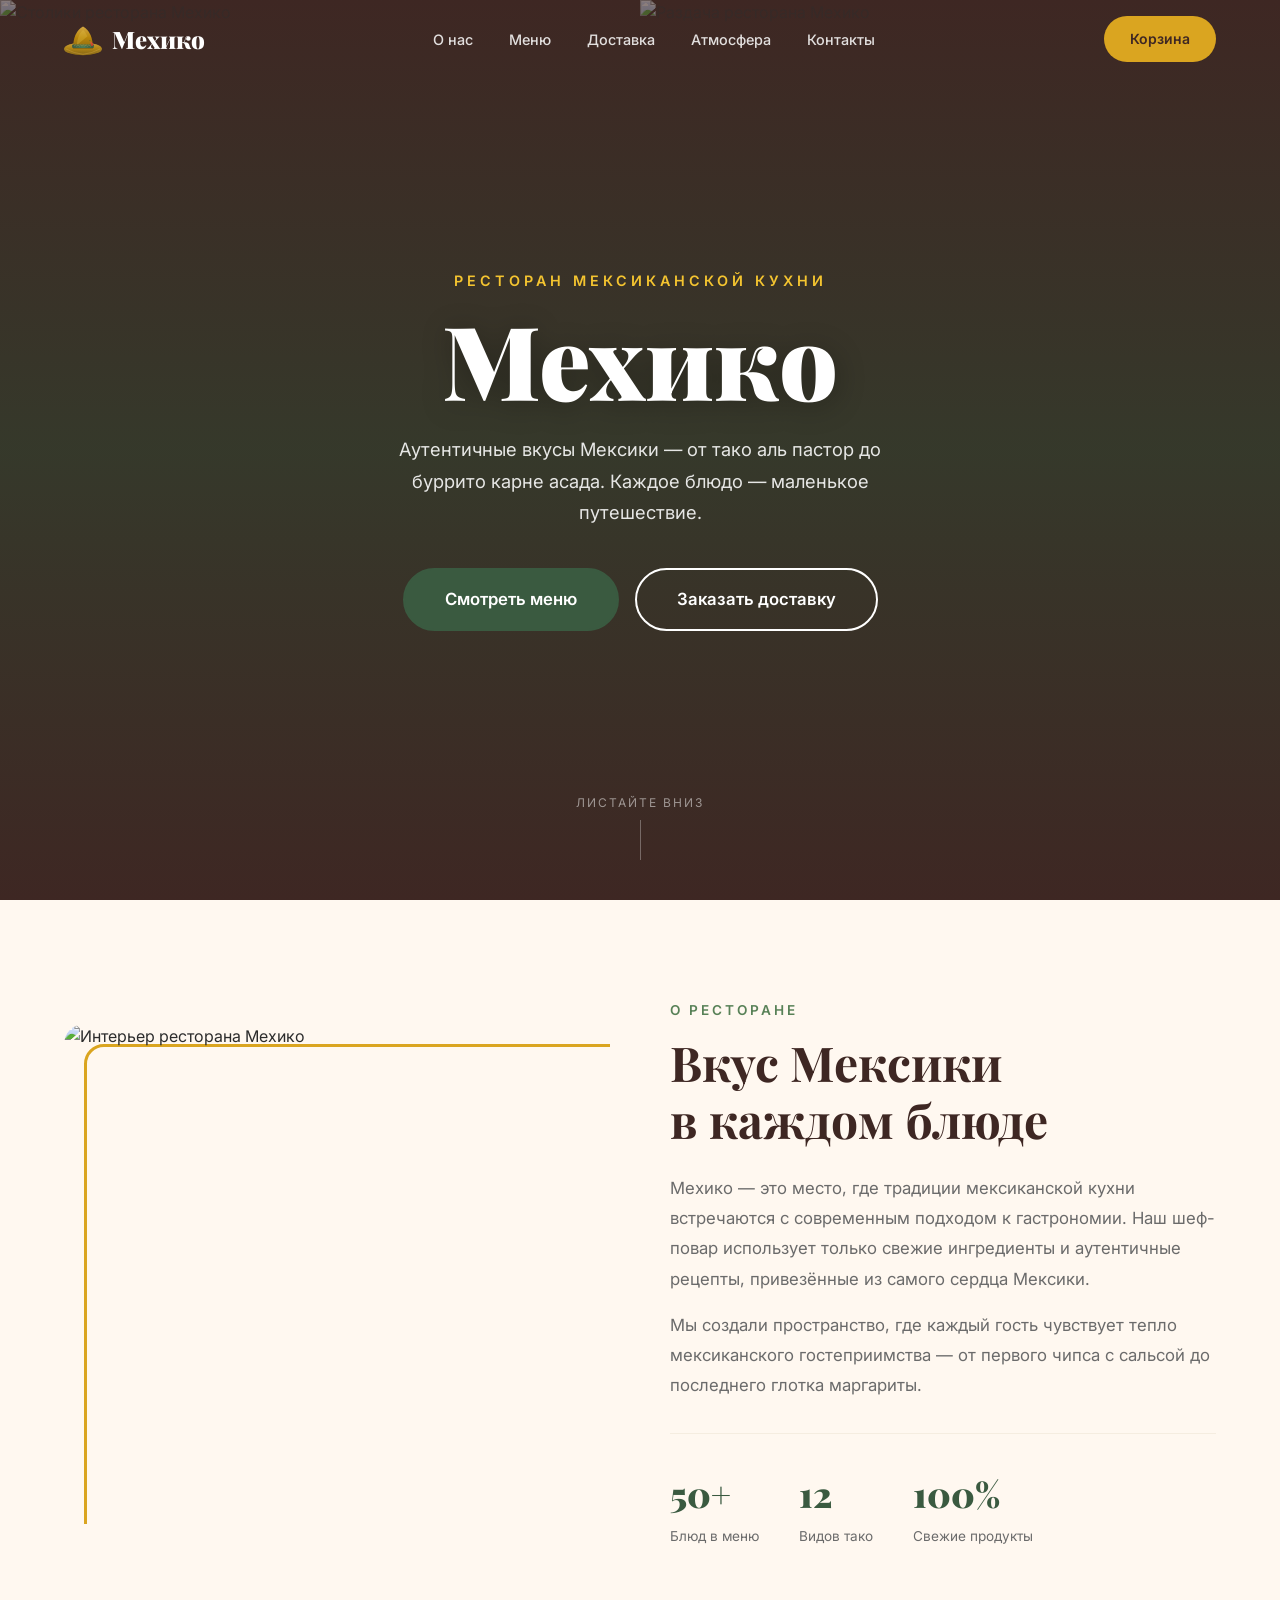
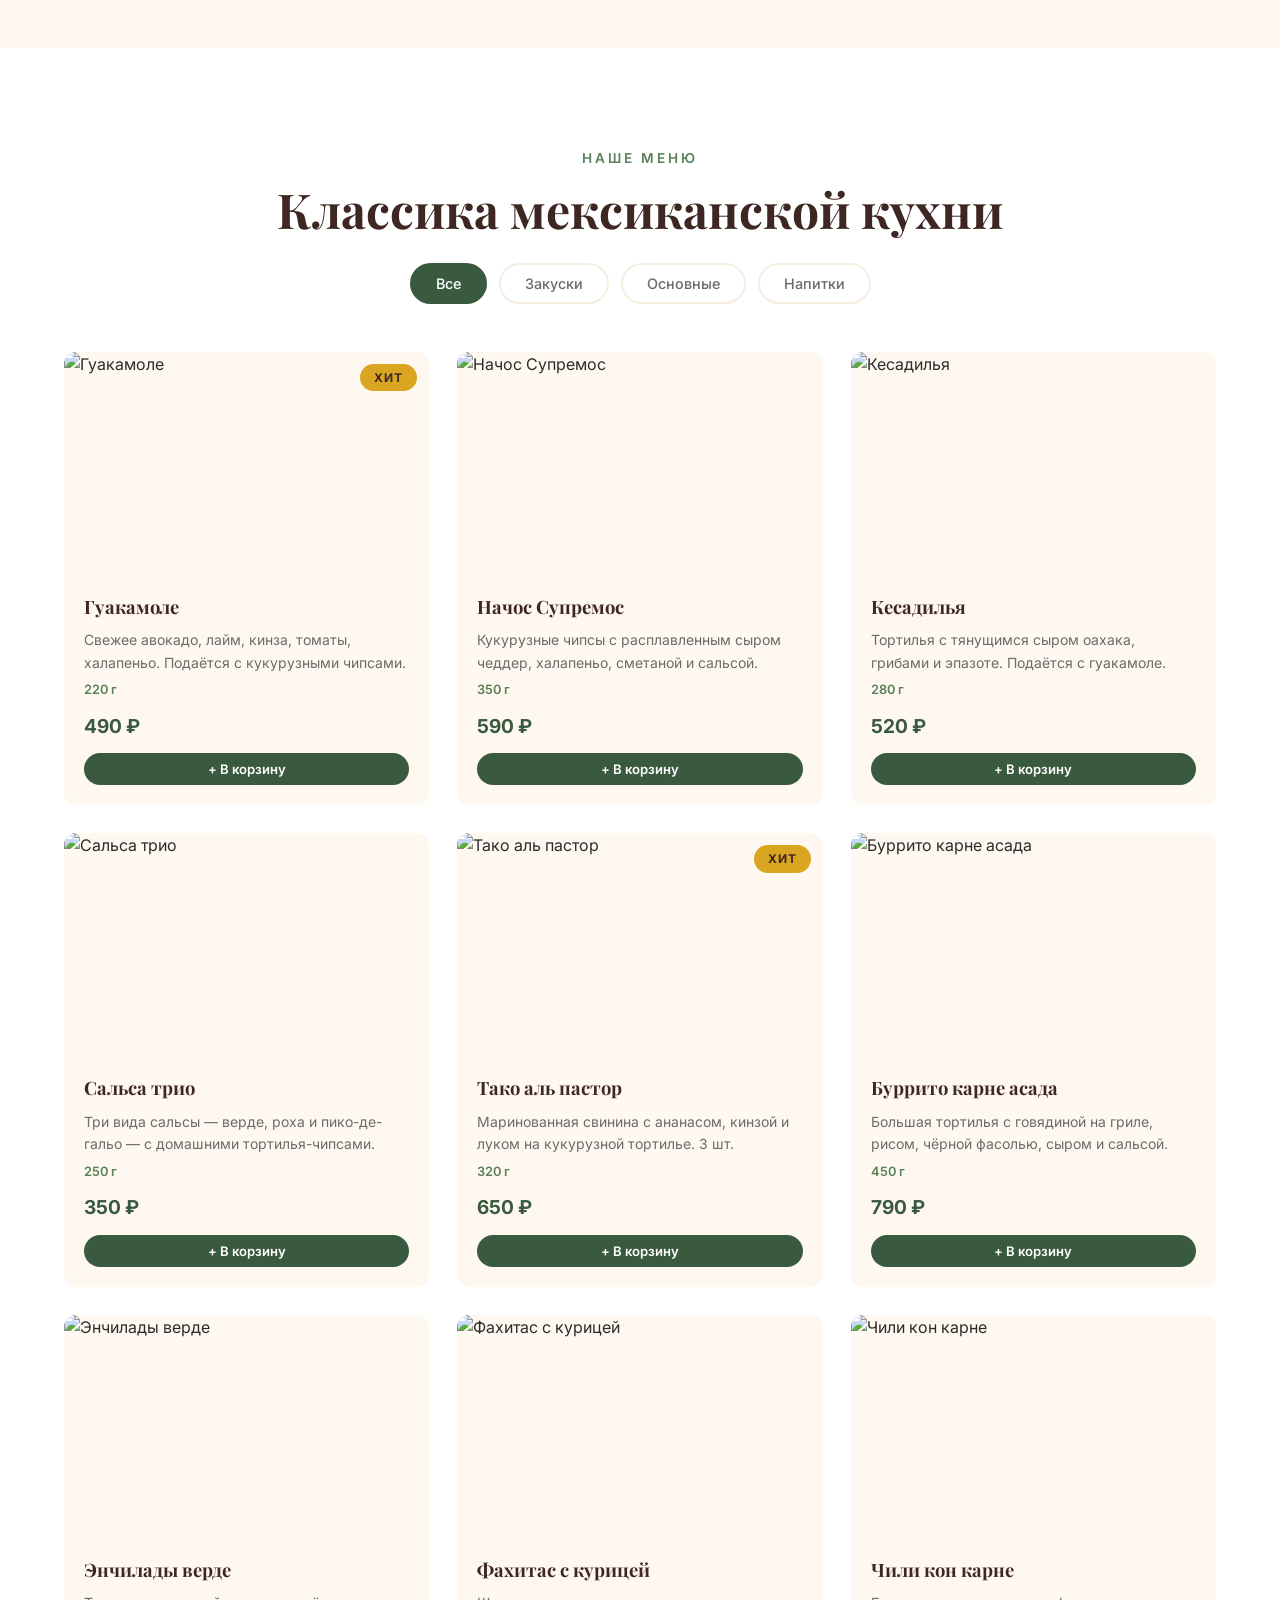
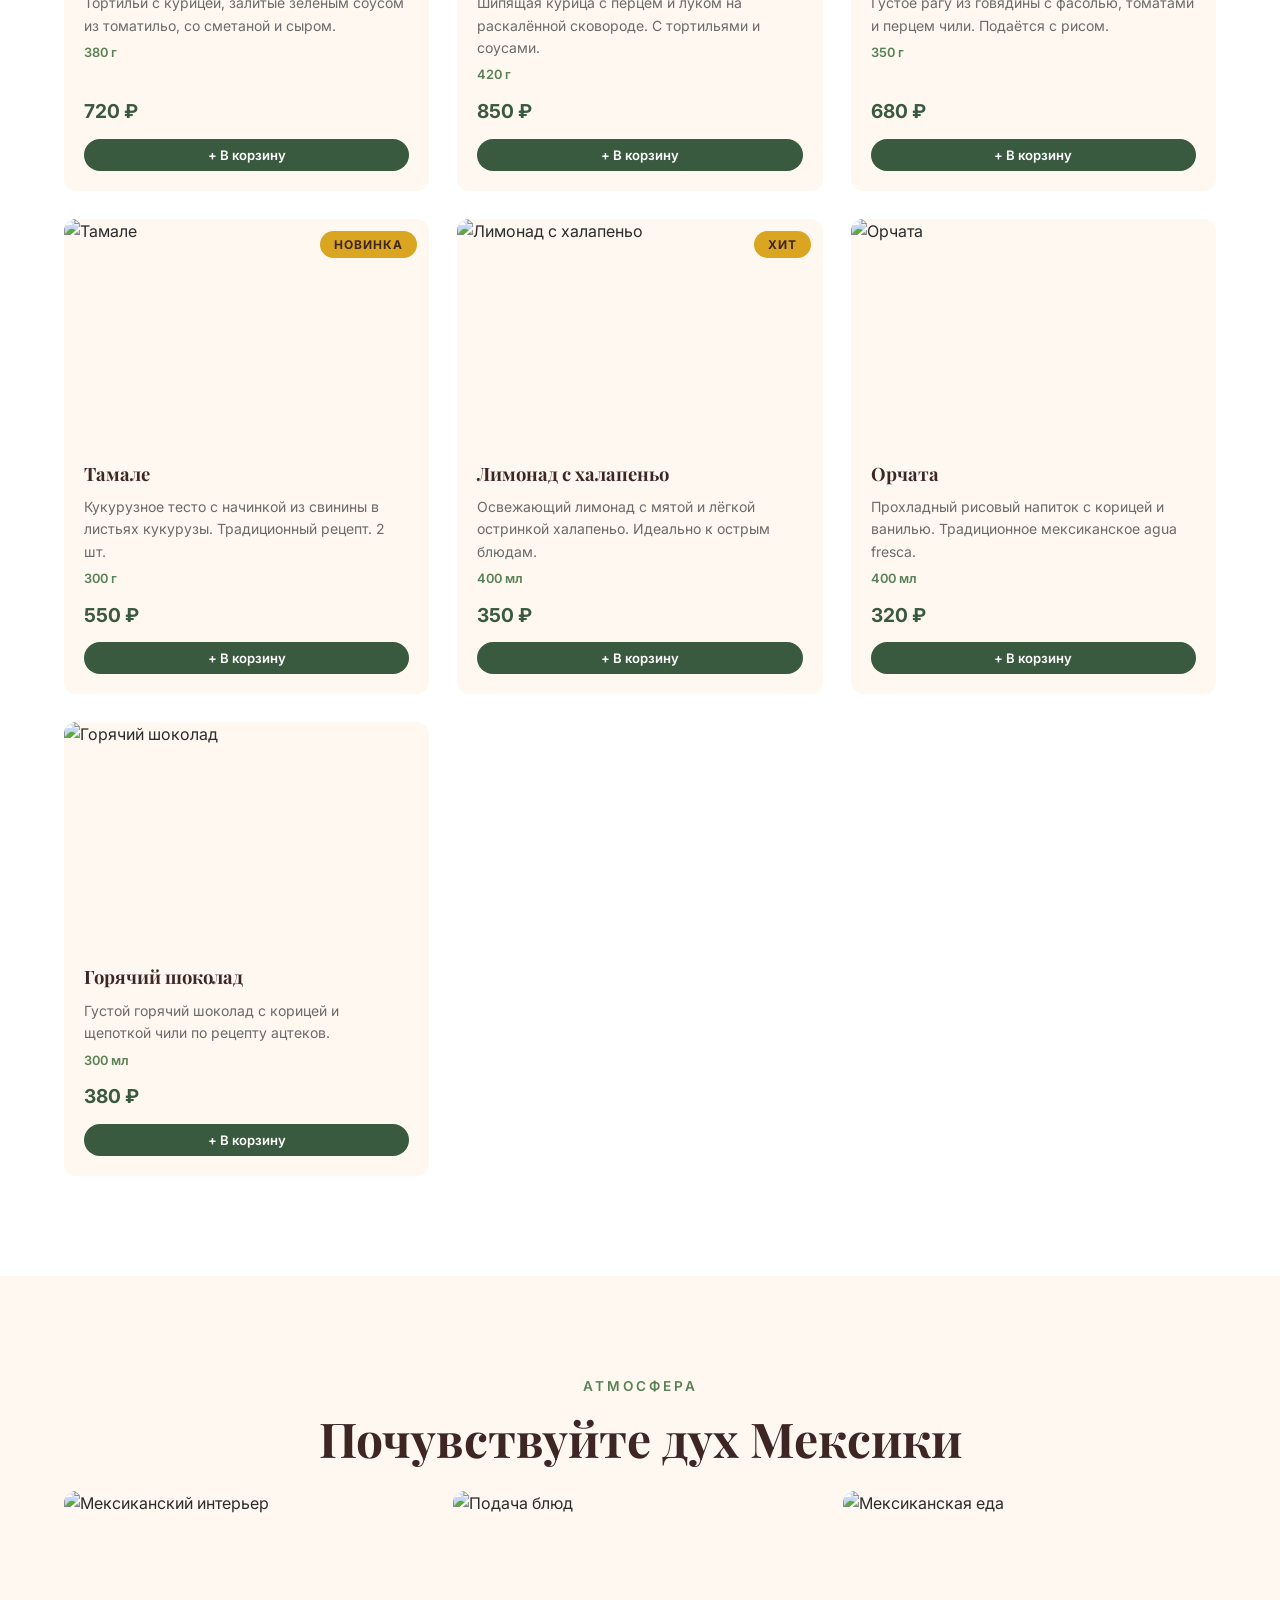
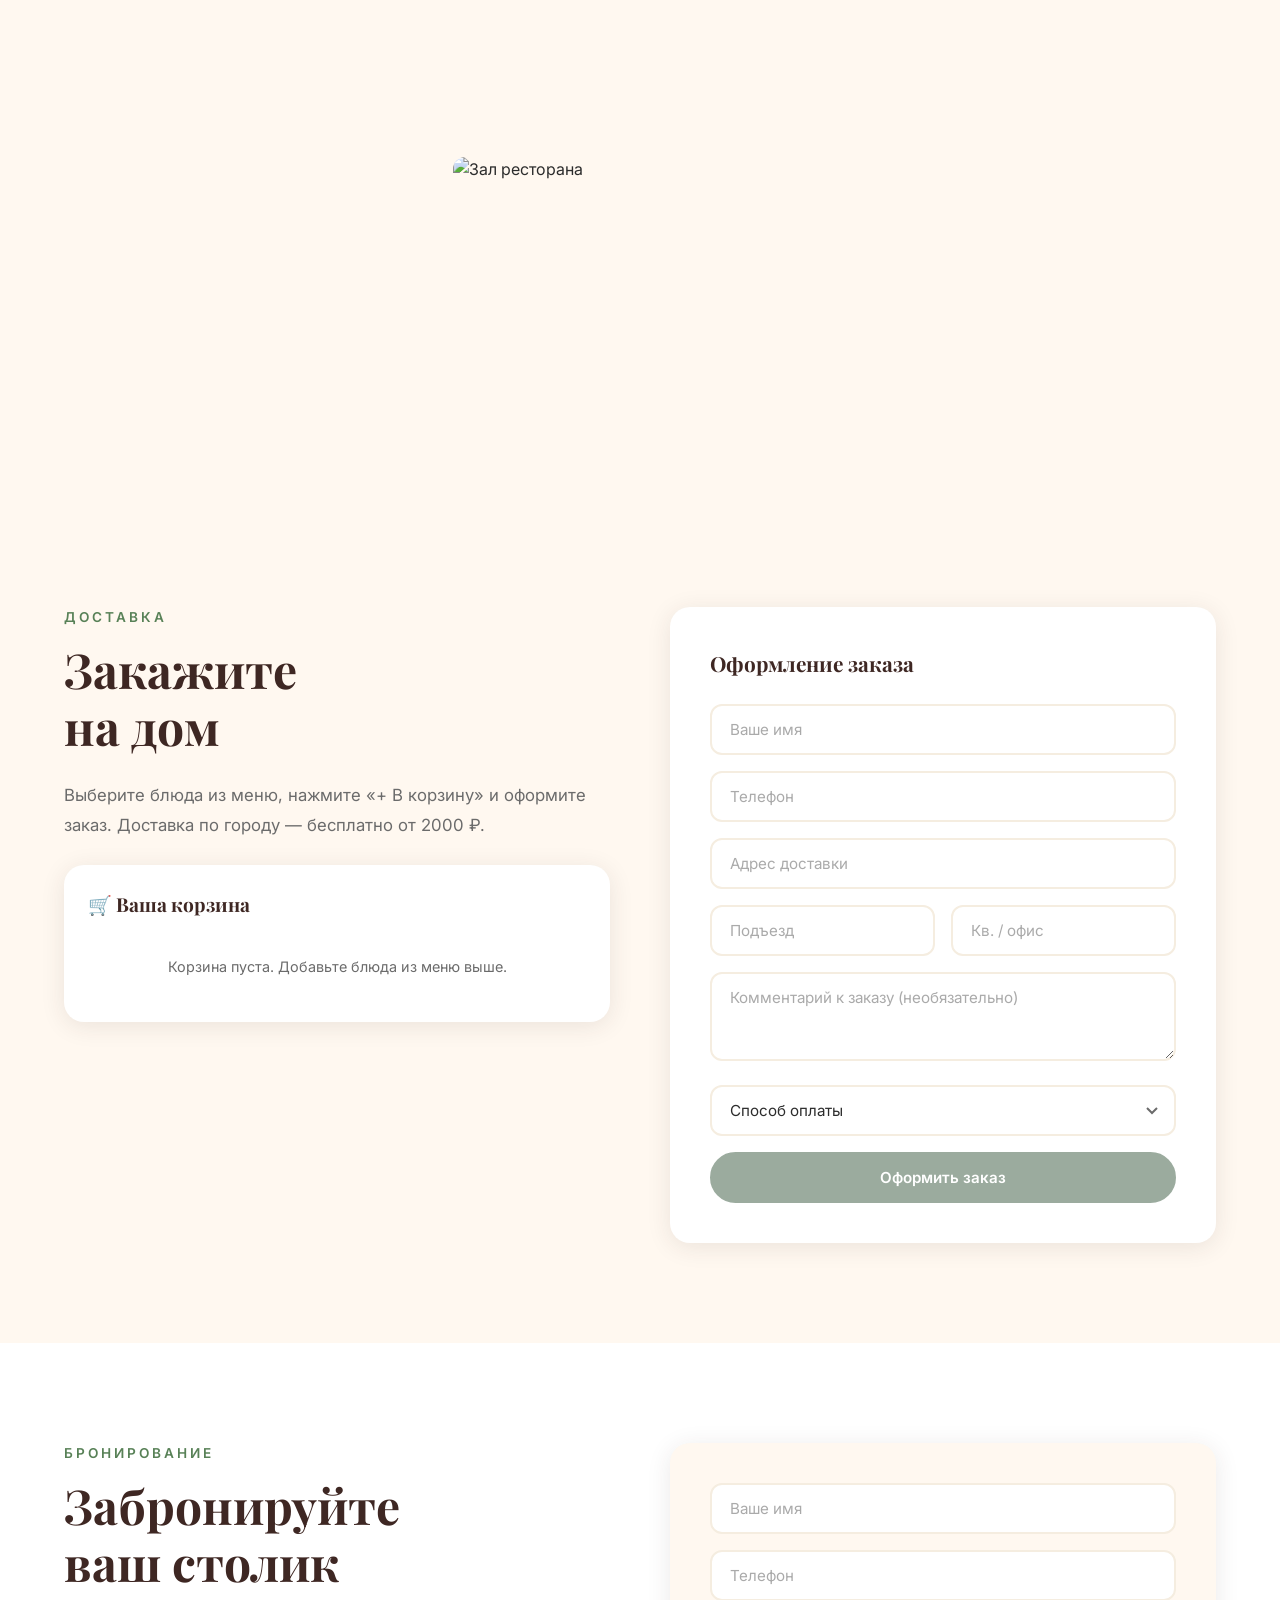
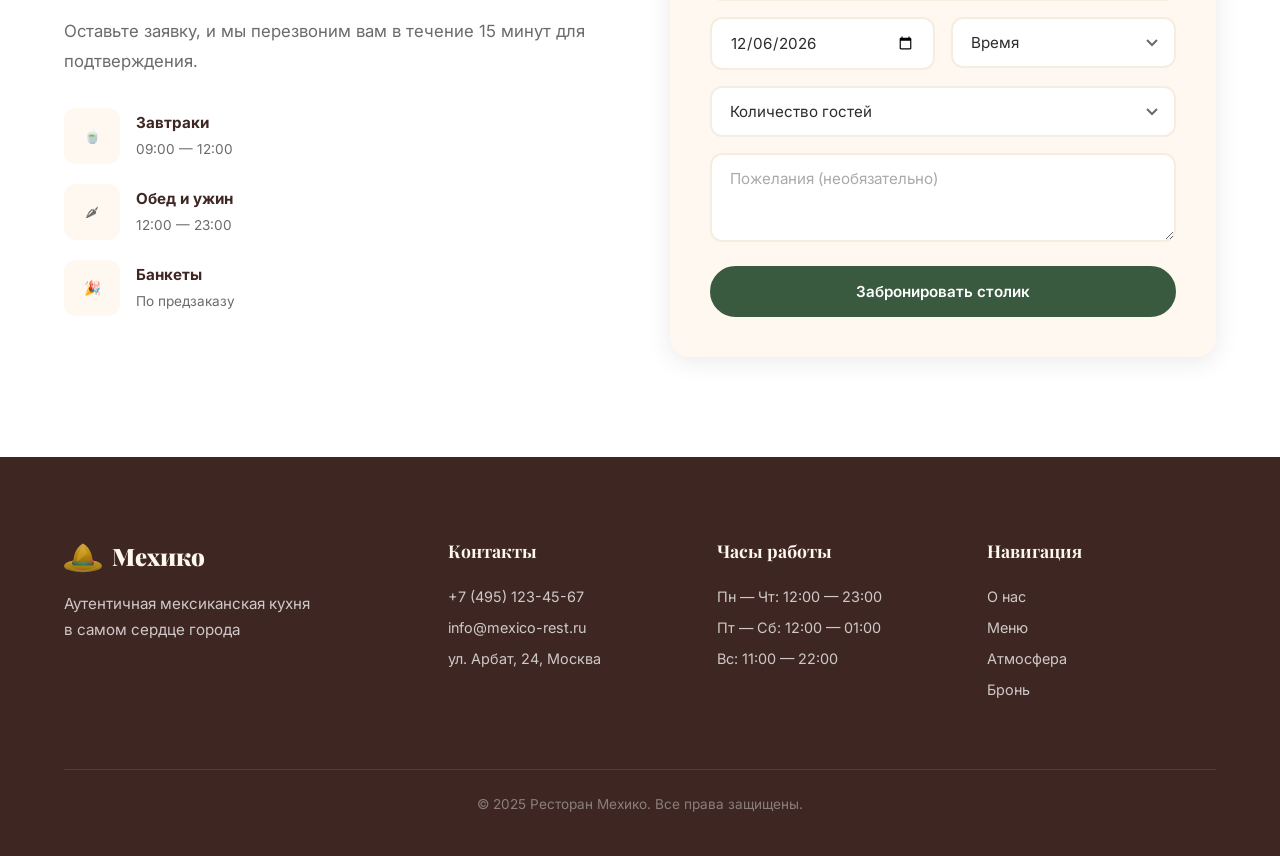
==== commit 971f546e: "fix: cache-busting + robust menu data loading to prevent empty menu Co-Authored-By: Devin AI <158243" ====
--- a/index.html
+++ b/index.html
@@ -3,12 +3,21 @@
 <head>
   <meta charset="UTF-8" />
   <meta name="viewport" content="width=device-width, initial-scale=1.0" />
+  <meta http-equiv="X-UA-Compatible" content="IE=edge" />
+  <meta http-equiv="X-Content-Type-Options" content="nosniff" />
+  <meta http-equiv="X-Frame-Options" content="SAMEORIGIN" />
+  <meta name="referrer" content="strict-origin-when-cross-origin" />
   <title>Мехико — Ресторан мексиканской кухни</title>
   <meta name="description" content="Ресторан Мехико — аутентичная мексиканская кухня в самом сердце города. Тако, буррито, начос, гуакамоле и многое другое." />
+  <meta name="robots" content="index, follow" />
+  <meta property="og:title" content="Мехико — Ресторан мексиканской кухни" />
+  <meta property="og:description" content="Аутентичная мексиканская кухня — тако, буррито, начос, гуакамоле и доставка." />
+  <meta property="og:type" content="website" />
+  <meta property="og:locale" content="ru_RU" />
   <link rel="preconnect" href="https://fonts.googleapis.com" />
   <link rel="preconnect" href="https://fonts.gstatic.com" crossorigin />
   <link href="https://fonts.googleapis.com/css2?family=Playfair+Display:wght@400;700;900&family=Inter:wght@300;400;500;600&display=swap" rel="stylesheet" />
-  <link rel="stylesheet" href="styles.css" />
+  <link rel="stylesheet" href="styles.css?v=2" />
 </head>
 <body>
 
@@ -357,8 +366,8 @@
     </div>
   </div>
 
-  <script src="menu-data.js"></script>
-  <script src="order-sender.js"></script>
-  <script src="script.js"></script>
+  <script src="menu-data.js?v=2"></script>
+  <script src="order-sender.js?v=2"></script>
+  <script src="script.js?v=2"></script>
 </body>
 </html>
--- a/styles.css
+++ b/styles.css
@@ -603,7 +603,9 @@
   border-radius: var(--radius);
   overflow: hidden;
   transition: var(--transition);
-  cursor: default;
+  cursor: pointer;
+  display: flex;
+  flex-direction: column;
 }
 
 .menu-card:hover {
@@ -644,14 +646,13 @@
 
 .menu-card__body {
   padding: 20px;
+  display: flex;
+  flex-direction: column;
+  flex: 1;
 }
 
 .menu-card__header {
-  display: flex;
-  justify-content: space-between;
-  align-items: baseline;
   margin-bottom: 8px;
-  gap: 12px;
 }
 
 .menu-card__name {
@@ -662,10 +663,12 @@
 }
 
 .menu-card__price {
-  font-size: 1.1rem;
+  font-size: 1.2rem;
   font-weight: 700;
   color: var(--green);
   white-space: nowrap;
+  margin-top: auto;
+  padding-top: 10px;
 }
 
 .menu-card__desc {
@@ -675,12 +678,11 @@
 }
 
 .menu-card__weight {
-  display: inline-block;
-  margin-top: 4px;
-  font-size: 0.78rem;
-  font-weight: 500;
+  display: block;
+  margin-top: 6px;
+  font-size: 0.8rem;
+  font-weight: 600;
   color: var(--green-medium);
-  opacity: 0.85;
 }
 
 /* Add to cart button */
@@ -711,9 +713,148 @@
   color: var(--brown-dark);
 }
 
+.menu-card__ingredients-hint {
+  font-size: 0.75rem;
+  color: var(--brown-light);
+  margin-top: 6px;
+  font-style: italic;
+}
+
 /* Hide filtered cards */
 .menu-card.hidden {
   display: none;
+}
+
+/* --- DISH DETAIL MODAL --- */
+.dish-modal-backdrop {
+  position: fixed;
+  inset: 0;
+  background: rgba(0,0,0,0.6);
+  z-index: 9999;
+  display: flex;
+  align-items: center;
+  justify-content: center;
+  opacity: 0;
+  visibility: hidden;
+  transition: opacity 0.3s ease, visibility 0.3s ease;
+}
+
+.dish-modal-backdrop.active {
+  opacity: 1;
+  visibility: visible;
+}
+
+.dish-modal {
+  background: var(--cream);
+  border-radius: var(--radius-lg);
+  max-width: 520px;
+  width: 92%;
+  max-height: 90vh;
+  overflow-y: auto;
+  box-shadow: 0 20px 60px rgba(0,0,0,0.3);
+  transform: translateY(30px);
+  transition: transform 0.3s ease;
+}
+
+.dish-modal-backdrop.active .dish-modal {
+  transform: translateY(0);
+}
+
+.dish-modal__img {
+  width: 100%;
+  height: 250px;
+  object-fit: cover;
+  border-radius: var(--radius-lg) var(--radius-lg) 0 0;
+}
+
+.dish-modal__content {
+  padding: 24px;
+}
+
+.dish-modal__top {
+  display: flex;
+  justify-content: space-between;
+  align-items: baseline;
+  margin-bottom: 8px;
+}
+
+.dish-modal__name {
+  font-family: 'Playfair Display', Georgia, serif;
+  font-size: 1.4rem;
+  font-weight: 700;
+  color: var(--brown-dark);
+}
+
+.dish-modal__price {
+  font-size: 1.3rem;
+  font-weight: 700;
+  color: var(--green);
+}
+
+.dish-modal__weight {
+  font-size: 0.85rem;
+  color: var(--green-medium);
+  margin-bottom: 12px;
+}
+
+.dish-modal__desc {
+  font-size: 0.95rem;
+  color: var(--text-light);
+  line-height: 1.6;
+  margin-bottom: 16px;
+}
+
+.dish-modal__section-title {
+  font-size: 0.8rem;
+  font-weight: 600;
+  text-transform: uppercase;
+  letter-spacing: 2px;
+  color: var(--green);
+  margin-bottom: 10px;
+}
+
+.dish-modal__ingredients {
+  display: flex;
+  flex-wrap: wrap;
+  gap: 8px;
+  margin-bottom: 20px;
+}
+
+.dish-modal__ingredient {
+  background: var(--cream-dark);
+  color: var(--brown);
+  font-size: 0.85rem;
+  font-weight: 500;
+  padding: 6px 14px;
+  border-radius: 50px;
+  border: 1px solid var(--brown-light);
+}
+
+.dish-modal__actions {
+  display: flex;
+  gap: 12px;
+}
+
+.dish-modal__close {
+  position: absolute;
+  top: 12px;
+  right: 12px;
+  width: 36px;
+  height: 36px;
+  background: rgba(0,0,0,0.5);
+  color: #fff;
+  border: none;
+  border-radius: 50%;
+  font-size: 1.2rem;
+  cursor: pointer;
+  display: flex;
+  align-items: center;
+  justify-content: center;
+  transition: var(--transition);
+}
+
+.dish-modal__close:hover {
+  background: rgba(0,0,0,0.8);
 }
 
 /* --- GALLERY --- */
